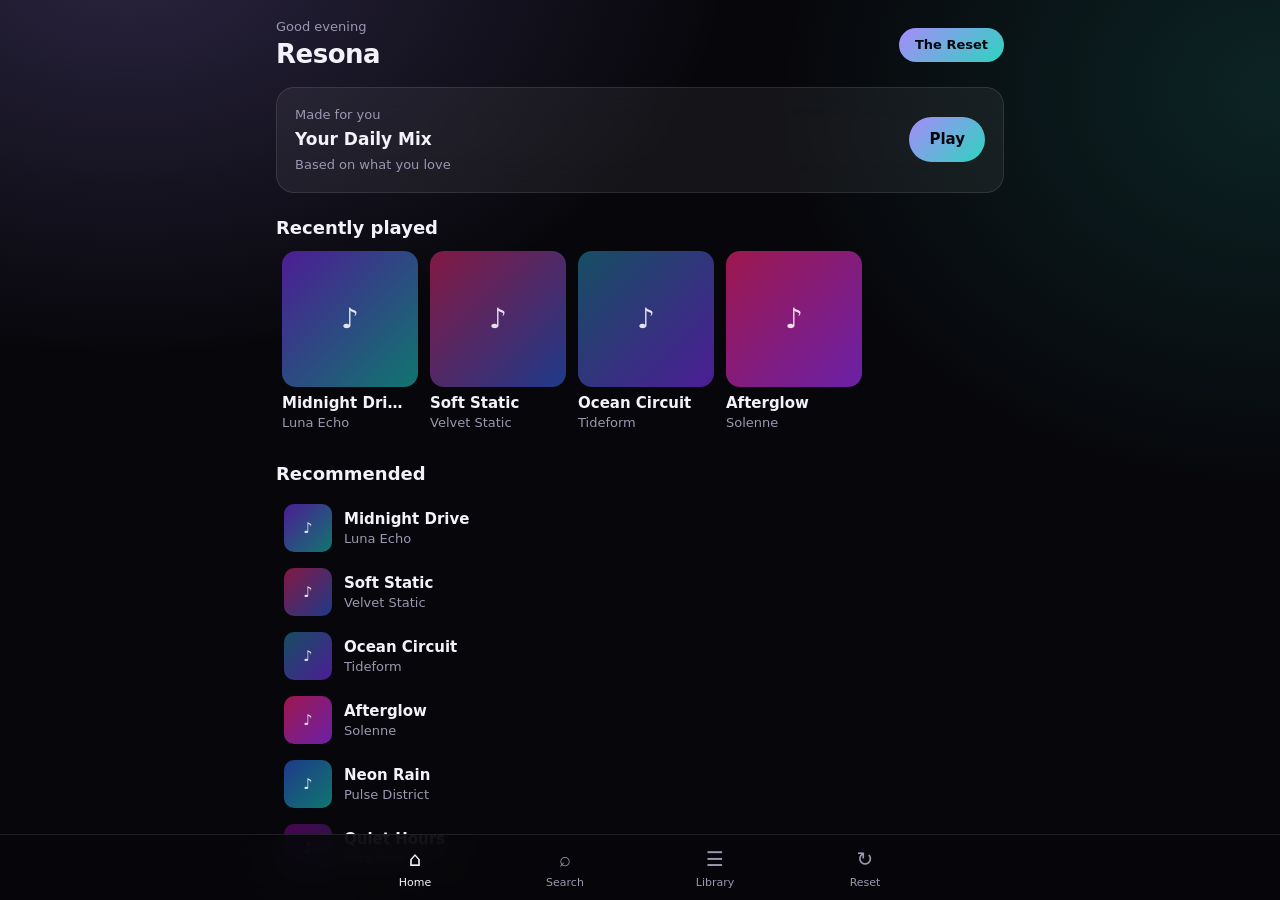
==== index.html @ 6fa01f9e "Create index.html" ====
<!DOCTYPE html>
<html lang="en">
<head>
  <meta charset="utf-8">
  <meta name="viewport" content="width=device-width, initial-scale=1, viewport-fit=cover">
  <title>Resona</title>
  <link rel="icon" type="image/svg+xml" href="data:image/svg+xml,%3Csvg xmlns='http://www.w3.org/2000/svg' viewBox='0 0 64 64' fill='none'%3E%3Cdefs%3E%3ClinearGradient id='g' x1='0' y1='0' x2='1' y2='1'%3E%3Cstop offset='0%25' stop-color='%23c4b5fd'/%3E%3Cstop offset='50%25' stop-color='%23a78bfa'/%3E%3Cstop offset='100%25' stop-color='%232dd4bf'/%3E%3C/linearGradient%3E%3ClinearGradient id='g2' x1='0.2' y1='0' x2='0.8' y2='1'%3E%3Cstop offset='0%25' stop-color='%23ddd6fe'/%3E%3Cstop offset='100%25' stop-color='%235eead4'/%3E%3C/linearGradient%3E%3C/defs%3E%3Crect width='64' height='64' rx='16' fill='%2307070b'/%3E%3Ccircle cx='32' cy='32' r='22' stroke='url(%23g)' stroke-width='2.5' opacity='0.35'/%3E%3Ccircle cx='32' cy='32' r='15.5' stroke='url(%23g)' stroke-width='3' opacity='0.7'/%3E%3Ccircle cx='32' cy='32' r='7' fill='url(%23g2)'/%3E%3C/svg%3E">
  <style>
    :root {
      --bg: #07070b;
      --s: rgba(255,255,255,.06);
      --b: rgba(255,255,255,.1);
      --tx: #f3f1fa;
      --mu: #9b97b0;
      --pu: #a78bfa;
      --te: #2dd4bf;
      color-scheme: dark;
    }
    * { box-sizing: border-box; margin: 0; -webkit-tap-highlight-color: transparent; }
    html, body { height: 100%; background: var(--bg); color: var(--tx); font: 15px/1.4 system-ui, -apple-system, "Segoe UI", sans-serif; }
    body {
      background:
        radial-gradient(600px 400px at 10% -5%, rgba(167,139,250,.22), transparent),
        radial-gradient(500px 400px at 100% 10%, rgba(45,212,191,.14), transparent),
        var(--bg);
      background-attachment: fixed;
    }
    button { font: inherit; color: inherit; background: none; border: 0; cursor: pointer; }
    #app { max-width: 760px; margin: 0 auto; height: 100%; position: relative; }
    #main { height: 100%; overflow-y: auto; padding: 18px 16px 200px; scroll-behavior: smooth; }
    h1 { font-size: 26px; letter-spacing: -.5px; }
    h2 { font-size: 18px; margin: 22px 0 10px; }
    .tag { color: var(--mu); font-size: 13px; }
    .glass {
      background: var(--s);
      border: 1px solid var(--b);
      backdrop-filter: blur(18px);
      -webkit-backdrop-filter: blur(18px);
      border-radius: 18px;
    }
    .art {
      border-radius: 10px;
      flex: none;
      display: grid;
      place-items: center;
      font-weight: 700;
      color: rgba(255,255,255,.85);
      background: linear-gradient(135deg, #312e81, #134e4a);
    }
    .row {
      display: flex;
      align-items: center;
      gap: 12px;
      padding: 8px;
      border-radius: 12px;
      width: 100%;
      text-align: left;
      transition: background .2s;
    }
    .row:hover, .row.on { background: var(--s); }
    .row.on .tt { color: var(--te); }
    .row .m { flex: 1; min-width: 0; }
    .tt { font-weight: 600; white-space: nowrap; overflow: hidden; text-overflow: ellipsis; }
    .hs { display: flex; gap: 12px; overflow-x: auto; padding-bottom: 6px; scrollbar-width: none; }
    .hs::-webkit-scrollbar { display: none; }
    .card { flex: none; width: 136px; text-align: left; }
    .card .art { width: 136px; height: 136px; margin-bottom: 6px; border-radius: 14px; font-size: 28px; }
    .chips { display: flex; gap: 8px; flex-wrap: wrap; }
    .chip {
      padding: 7px 14px;
      border-radius: 99px;
      background: var(--s);
      border: 1px solid var(--b);
      font-size: 13px;
      transition: .2s;
    }
    .chip.on {
      background: linear-gradient(135deg, var(--pu), var(--te));
      color: #07070b;
      border-color: transparent;
      font-weight: 600;
    }
    .cta {
      background: linear-gradient(135deg, var(--pu), var(--te));
      color: #07070b;
      font-weight: 700;
      padding: 12px 20px;
      border-radius: 99px;
    }
    .hero {
      padding: 18px;
      margin: 14px 0;
      display: flex;
      gap: 14px;
      align-items: center;
      justify-content: space-between;
    }
    input.q {
      width: 100%;
      padding: 13px 16px;
      border-radius: 99px;
      background: var(--s);
      border: 1px solid var(--b);
      color: var(--tx);
      font: inherit;
      outline: 0;
    }
    input.q:focus { border-color: var(--pu); }
    #mini {
      position: fixed;
      left: 8px; right: 8px;
      bottom: calc(64px + env(safe-area-inset-bottom, 0px));
      max-width: 744px;
      margin: 0 auto;
      padding: 8px 10px;
      display: flex;
      align-items: center;
      gap: 10px;
      z-index: 5;
      cursor: pointer;
    }
    #mini .bar {
      position: absolute;
      left: 14px; right: 14px; bottom: 0;
      height: 2px;
      background: rgba(255,255,255,.1);
    }
    #mini .bar i {
      display: block;
      height: 100%;
      background: var(--te);
      width: 0%;
      transition: width .3s linear;
    }
    nav {
      position: fixed;
      left: 0; right: 0; bottom: 0;
      display: flex;
      justify-content: center;
      background: rgba(7,7,11,.88);
      backdrop-filter: blur(20px);
      -webkit-backdrop-filter: blur(20px);
      border-top: 1px solid var(--b);
      padding: 6px 0 calc(6px + env(safe-area-inset-bottom, 0px));
      z-index: 6;
    }
    nav button {
      flex: 1;
      max-width: 150px;
      color: var(--mu);
      font-size: 11px;
      display: grid;
      gap: 2px;
      justify-items: center;
      padding: 4px;
    }
    nav button.on { color: var(--tx); }
    nav span { font-size: 20px; }
    .ic {
      font-size: 22px;
      width: 40px; height: 40px;
      border-radius: 50%;
      display: grid;
      place-items: center;
    }
    .ic.big {
      background: var(--tx);
      color: #07070b;
      width: 54px; height: 54px;
      font-size: 22px;
    }
    .ic.on { color: var(--te); }

    /* Now Playing */
    #np {
      position: fixed;
      inset: 0;
      z-index: 20;
      display: flex;
      flex-direction: column;
      padding: calc(14px + env(safe-area-inset-top, 0px)) 20px calc(18px + env(safe-area-inset-bottom, 0px));
      transform: translateY(100%);
      transition: transform .5s cubic-bezier(.2,.8,.2,1);
      overflow: hidden;
      background: var(--bg);
    }
    #np.open { transform: none; }
    #npbg {
      position: absolute;
      inset: -20%;
      z-index: -1;
      filter: blur(70px);
      opacity: .55;
      transition: background 1s;
    }
    #np > * { max-width: 640px; width: 100%; margin-inline: auto; }
    .lyrics {
      flex: 1;
      overflow-y: auto;
      text-align: center;
      padding: 20px 10px 40px;
      font-size: 22px;
      line-height: 1.7;
      color: var(--mu);
    }
    .lyrics .line { transition: all .3s; padding: 4px 0; }
    .lyrics .line.active {
      color: var(--tx);
      font-weight: 600;
      transform: scale(1.05);
    }
    .page { display: none; }
    .page.active { display: block; }
    .mood-grid {
      display: grid;
      grid-template-columns: 1fr 1fr;
      gap: 12px;
      margin-top: 16px;
    }
    .mood {
      padding: 20px 12px;
      border-radius: 16px;
      background: var(--s);
      border: 1px solid var(--b);
      text-align: center;
      font-weight: 600;
      transition: .2s;
    }
    .mood:hover, .mood.on {
      background: linear-gradient(135deg, rgba(167,139,250,.25), rgba(45,212,191,.2));
      border-color: var(--pu);
    }
  </style>
</head>
<body>
  <div id="app">
    <div id="main">
      <!-- HOME -->
      <div class="page active" id="page-home">
        <div style="display:flex;justify-content:space-between;align-items:center">
          <div>
            <div class="tag">Good evening</div>
            <h1>Resona</h1>
          </div>
          <button class="cta" onclick="openReset()" style="padding:8px 16px;font-size:13px">The Reset</button>
        </div>

        <div class="hero glass">
          <div>
            <div class="tag">Made for you</div>
            <div style="font-weight:700;font-size:17px;margin:4px 0">Your Daily Mix</div>
            <div class="tag">Based on what you love</div>
          </div>
          <button class="cta" onclick="playSong(0)">Play</button>
        </div>

        <h2>Recently played</h2>
        <div class="hs" id="recent"></div>

        <h2>Recommended</h2>
        <div id="recommended"></div>
      </div>

      <!-- SEARCH -->
      <div class="page" id="page-search">
        <h1>Search</h1>
        <input class="q" id="searchInput" placeholder="Songs, artists, albums..." oninput="doSearch(this.value)">
        <div id="searchResults" style="margin-top:16px"></div>
      </div>

      <!-- LIBRARY -->
      <div class="page" id="page-library">
        <h1>Your Library</h1>
        <div class="chips" style="margin:12px 0 18px">
          <button class="chip on">Playlists</button>
          <button class="chip">Artists</button>
          <button class="chip">Albums</button>
        </div>
        <div id="libraryList"></div>
      </div>

      <!-- RESET -->
      <div class="page" id="page-reset">
        <h1>The Reset</h1>
        <p class="tag" style="margin:8px 0 4px">Feeling stuck with the same recommendations?</p>
        <p style="margin-bottom:8px">Choose a new mood and start fresh.</p>

        <div class="mood-grid" id="moods">
          <button class="mood" data-mood="calm">Calm</button>
          <button class="mood" data-mood="energetic">Energetic</button>
          <button class="mood" data-mood="melancholy">Melancholy</button>
          <button class="mood" data-mood="focus">Focus</button>
          <button class="mood" data-mood="party">Party</button>
          <button class="mood" data-mood="night">Late Night</button>
        </div>

        <button class="cta" style="width:100%;margin-top:24px" onclick="doReset()">Generate New Sound</button>
        <p class="tag" style="text-align:center;margin-top:12px" id="resetMsg"></p>
      </div>
    </div>

    <!-- MINI PLAYER -->
    <div id="mini" class="glass" onclick="openNowPlaying()" style="display:none">
      <div class="art" id="miniArt" style="width:44px;height:44px;font-size:16px">♪</div>
      <div class="m">
        <div class="tt" id="miniTitle">Song</div>
        <div class="tag" id="miniArtist">Artist</div>
      </div>
      <button class="ic" id="miniPlay" onclick="event.stopPropagation();togglePlay()">▶</button>
      <div class="bar"><i id="miniProgress"></i></div>
    </div>

    <!-- BOTTOM NAV -->
    <nav>
      <button class="on" onclick="showPage('home', this)"><span>⌂</span>Home</button>
      <button onclick="showPage('search', this)"><span>⌕</span>Search</button>
      <button onclick="showPage('library', this)"><span>☰</span>Library</button>
      <button onclick="showPage('reset', this)"><span>↻</span>Reset</button>
    </nav>

    <!-- NOW PLAYING -->
    <div id="np">
      <div id="npbg"></div>
      <div style="display:flex;justify-content:space-between;align-items:center;margin-bottom:10px">
        <button onclick="closeNowPlaying()" style="font-size:20px">↓</button>
        <div class="tag">Now Playing</div>
        <button style="opacity:0">···</button>
      </div>

      <div class="art" id="npArt" style="width:min(70vw,280px);height:min(70vw,280px);margin:10px auto 20px;border-radius:18px;font-size:48px">♪</div>

      <div style="text-align:center;margin-bottom:8px">
        <div style="font-size:22px;font-weight:700" id="npTitle">Song</div>
        <div class="tag" id="npArtist">Artist</div>
      </div>

      <div class="lyrics" id="lyrics"></div>

      <div style="margin-top:auto;padding-top:12px">
        <div style="height:4px;background:rgba(255,255,255,.15);border-radius:99px;margin-bottom:16px">
          <div id="npProgress" style="height:100%;width:0%;background:var(--te);border-radius:99px;transition:width .3s linear"></div>
        </div>
        <div style="display:flex;justify-content:center;align-items:center;gap:28px">
          <button class="ic" onclick="prevSong()">⏮</button>
          <button class="ic big" id="npPlay" onclick="togglePlay()">▶</button>
          <button class="ic" onclick="nextSong()">⏭</button>
        </div>
      </div>
    </div>
  </div>

  <script>
    // ========== MOCK DATA ==========
    const songs = [
      {
        id: 0, title: "Midnight Drive", artist: "Luna Echo", color: "linear-gradient(135deg,#4c1d95,#0f766e)",
        lyrics: [
          { t: 0, text: "City lights are calling me again" },
          { t: 5, text: "Windows down, the night begins" },
          { t: 10, text: "Every street feels brand new" },
          { t: 15, text: "When I'm lost in thoughts of you" },
          { t: 20, text: "We're just floating through the dark" },
          { t: 25, text: "Heartbeats matching every spark" },
          { t: 30, text: "This is where I want to stay" },
          { t: 35, text: "Until the night turns into day" }
        ]
      },
      {
        id: 1, title: "Soft Static", artist: "Velvet Static", color: "linear-gradient(135deg,#831843,#1e3a8a)",
        lyrics: [
          { t: 0, text: "There's a quiet in the noise" },
          { t: 5, text: "A frequency only we can hear" },
          { t: 10, text: "Between the stations of our lives" },
          { t: 15, text: "I found your signal crystal clear" },
          { t: 20, text: "Soft static, hold me close" },
          { t: 25, text: "In the space between the notes" }
        ]
      },
      {
        id: 2, title: "Ocean Circuit", artist: "Tideform", color: "linear-gradient(135deg,#164e63,#4c1d95)",
        lyrics: [
          { t: 0, text: "Waves of light across the glass" },
          { t: 5, text: "Digital tides that never last" },
          { t: 10, text: "We dive deeper than before" },
          { t: 15, text: "Looking for something more" }
        ]
      },
      {
        id: 3, title: "Afterglow", artist: "Solenne", color: "linear-gradient(135deg,#9d174d,#6b21a8)",
        lyrics: [
          { t: 0, text: "The sun has left but gold remains" },
          { t: 5, text: "Painted on the window frames" },
          { t: 10, text: "I keep your warmth inside my chest" },
          { t: 15, text: "Even when the day has left" }
        ]
      },
      {
        id: 4, title: "Neon Rain", artist: "Pulse District", color: "linear-gradient(135deg,#1e3a8a,#0f766e)",
        lyrics: [
          { t: 0, text: "Reflections dance on wet concrete" },
          { t: 5, text: "Every drop a different beat" },
          { t: 10, text: "Under neon we forget the day" },
          { t: 15, text: "Let the city wash us away" }
        ]
      },
      {
        id: 5, title: "Quiet Hours", artist: "Mira Vale", color: "linear-gradient(135deg,#4a044e,#1e1b4b)",
        lyrics: [
          { t: 0, text: "When the world finally slows" },
          { t: 5, text: "And the only sound is us" },
          { t: 10, text: "In these quiet hours I know" },
          { t: 15, text: "This is more than enough" }
        ]
      }
    ];

    let currentIndex = 0;
    let isPlaying = false;
    let progress = 0;
    let progressTimer = null;
    let lyricIndex = 0;

    // ========== RENDER HELPERS ==========
    function songRow(s, i) {
      return `
        <button class="row \( {i === currentIndex && isPlaying ? 'on' : ''}" onclick="playSong( \){i})">
          <div class="art" style="width:48px;height:48px;background:${s.color}">♪</div>
          <div class="m">
            <div class="tt">${s.title}</div>
            <div class="tag">${s.artist}</div>
          </div>
        </button>`;
    }

    function renderHome() {
      document.getElementById('recent').innerHTML = songs.slice(0,4).map((s,i) => `
        <button class="card" onclick="playSong(${i})">
          <div class="art" style="background:${s.color}">♪</div>
          <div class="tt">${s.title}</div>
          <div class="tag">${s.artist}</div>
        </button>`).join('');

      document.getElementById('recommended').innerHTML = songs.map((s,i) => songRow(s,i)).join('');
    }

    function renderLibrary() {
      document.getElementById('libraryList').innerHTML = `
        <button class="row" onclick="playSong(0)">
          <div class="art" style="width:48px;height:48px;background:linear-gradient(135deg,var(--pu),var(--te))">♥</div>
          <div class="m"><div class="tt">Liked Songs</div><div class="tag">12 songs</div></div>
        </button>
        ${songs.map((s,i) => songRow(s,i)).join('')}`;
    }

    function renderSearch(q = '') {
      const filtered = songs.filter(s =>
        s.title.toLowerCase().includes(q.toLowerCase()) ||
        s.artist.toLowerCase().includes(q.toLowerCase())
      );
      document.getElementById('searchResults').innerHTML = filtered.length
        ? filtered.map(s => songRow(s, s.id)).join('')
        : `<p class="tag" style="padding:20px 0">No results for "${q}"</p>`;
    }

    // ========== PLAYER ==========
    function playSong(i) {
      currentIndex = i;
      const s = songs[i];
      isPlaying = true;
      progress = 0;
      lyricIndex = 0;

      // Update mini
      document.getElementById('mini').style.display = 'flex';
      document.getElementById('miniTitle').textContent = s.title;
      document.getElementById('miniArtist').textContent = s.artist;
      document.getElementById('miniArt').style.background = s.color;
      document.getElementById('miniPlay').textContent = '⏸';

      // Update Now Playing
      document.getElementById('npTitle').textContent = s.title;
      document.getElementById('npArtist').textContent = s.artist;
      document.getElementById('npArt').style.background = s.color;
      document.getElementById('npbg').style.background = s.color;
      document.getElementById('npPlay').textContent = '⏸';

      // Lyrics
      const lyricsEl = document.getElementById('lyrics');
      lyricsEl.innerHTML = s.lyrics.map((l, idx) =>
        `<div class="line" data-i="\( {idx}"> \){l.text}</div>`
      ).join('');

      startProgress();
      updateLyrics();
      renderHome();
      renderLibrary();
    }

    function togglePlay() {
      isPlaying = !isPlaying;
      document.getElementById('miniPlay').textContent = isPlaying ? '⏸' : '▶';
      document.getElementById('npPlay').textContent = isPlaying ? '⏸' : '▶';
      if (isPlaying) startProgress();
      else clearInterval(progressTimer);
    }

    function startProgress() {
      clearInterval(progressTimer);
      progressTimer = setInterval(() => {
        if (!isPlaying) return;
        progress += 0.8;
        if (progress >= 100) {
          nextSong();
          return;
        }
        document.getElementById('miniProgress').style.width = progress + '%';
        document.getElementById('npProgress').style.width = progress + '%';
        updateLyrics();
      }, 300);
    }

    function updateLyrics() {
      const s = songs[currentIndex];
      const currentTime = (progress / 100) * 40; // fake 40s song
      let newIndex = 0;
      for (let i = 0; i < s.lyrics.length; i++) {
        if (currentTime >= s.lyrics[i].t) newIndex = i;
      }
      if (newIndex !== lyricIndex) {
        lyricIndex = newIndex;
        document.querySelectorAll('.lyrics .line').forEach((el, i) => {
          el.classList.toggle('active', i === lyricIndex);
        });
        const active = document.querySelector('.lyrics .line.active');
        if (active) active.scrollIntoView({ behavior: 'smooth', block: 'center' });
      }
    }

    function nextSong() {
      playSong((currentIndex + 1) % songs.length);
    }
    function prevSong() {
      playSong((currentIndex - 1 + songs.length) % songs.length);
    }

    function openNowPlaying() {
      document.getElementById('np').classList.add('open');
    }
    function closeNowPlaying() {
      document.getElementById('np').classList.remove('open');
    }

    // ========== NAVIGATION ==========
    function showPage(name, btn) {
      document.querySelectorAll('.page').forEach(p => p.classList.remove('active'));
      document.getElementById('page-' + name).classList.add('active');
      document.querySelectorAll('nav button').forEach(b => b.classList.remove('on'));
      if (btn) btn.classList.add('on');
    }

    function doSearch(q) {
      renderSearch(q);
    }

    // ========== THE RESET ==========
    let selectedMood = null;
    document.getElementById('moods').addEventListener('click', e => {
      if (e.target.classList.contains('mood')) {
        document.querySelectorAll('.mood').forEach(m => m.classList.remove('on'));
        e.target.classList.add('on');
        selectedMood = e.target.dataset.mood;
      }
    });

    function openReset() {
      showPage('reset', document.querySelector('nav button:last-child'));
    }

    function doReset() {
      if (!selectedMood) {
        document.getElementById('resetMsg').textContent = 'Please choose a mood first';
        return;
      }
      document.getElementById('resetMsg').textContent = `Generating fresh recommendations for “${selectedMood}”...`;
      setTimeout(() => {
        // Shuffle songs for demo
        songs.sort(() => Math.random() - 0.5);
        renderHome();
        document.getElementById('resetMsg').textContent = `Done! Your new ${selectedMood} sound is ready on Home.`;
        setTimeout(() => showPage('home', document.querySelector('nav button')), 1200);
      }, 900);
    }

    // ========== INIT ==========
    renderHome();
    renderLibrary();
    renderSearch();
  </script>
</body>
  </html>
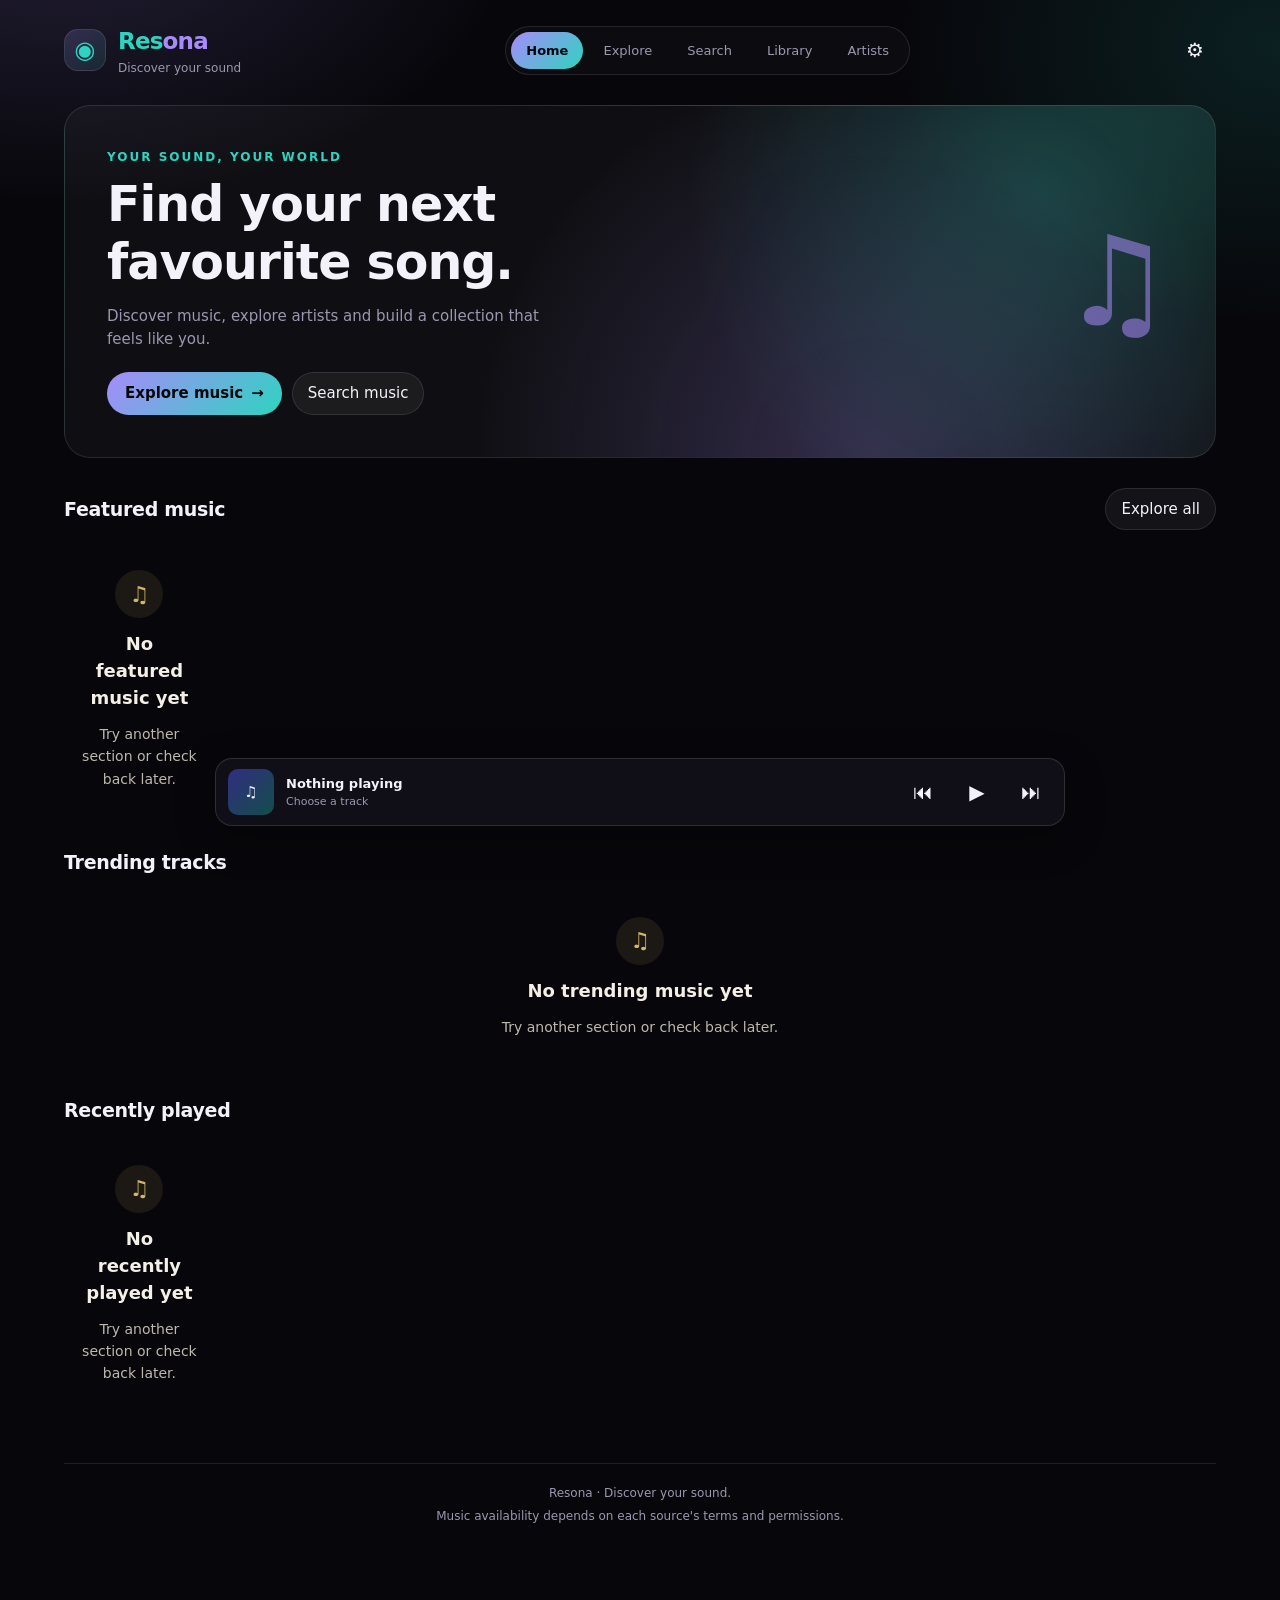
==== commit 1d61f009: "Update index.html" ====
--- a/index.html
+++ b/index.html
@@ -3,598 +3,1494 @@
 <head>
   <meta charset="utf-8">
   <meta name="viewport" content="width=device-width, initial-scale=1, viewport-fit=cover">
-  <title>Resona</title>
-  <link rel="icon" type="image/svg+xml" href="data:image/svg+xml,%3Csvg xmlns='http://www.w3.org/2000/svg' viewBox='0 0 64 64' fill='none'%3E%3Cdefs%3E%3ClinearGradient id='g' x1='0' y1='0' x2='1' y2='1'%3E%3Cstop offset='0%25' stop-color='%23c4b5fd'/%3E%3Cstop offset='50%25' stop-color='%23a78bfa'/%3E%3Cstop offset='100%25' stop-color='%232dd4bf'/%3E%3C/linearGradient%3E%3ClinearGradient id='g2' x1='0.2' y1='0' x2='0.8' y2='1'%3E%3Cstop offset='0%25' stop-color='%23ddd6fe'/%3E%3Cstop offset='100%25' stop-color='%235eead4'/%3E%3C/linearGradient%3E%3C/defs%3E%3Crect width='64' height='64' rx='16' fill='%2307070b'/%3E%3Ccircle cx='32' cy='32' r='22' stroke='url(%23g)' stroke-width='2.5' opacity='0.35'/%3E%3Ccircle cx='32' cy='32' r='15.5' stroke='url(%23g)' stroke-width='3' opacity='0.7'/%3E%3Ccircle cx='32' cy='32' r='7' fill='url(%23g2)'/%3E%3C/svg%3E">
+
+  <meta name="theme-color" content="#07070b">
+  <meta name="description" content="Discover music, explore artists, and build your personal music library with Resona.">
+
+  <title>Resona — Discover Your Sound</title>
+
+  <link rel="icon" type="image/svg+xml"
+    href="data:image/svg+xml,%3Csvg xmlns='http://www.w3.org/2000/svg' viewBox='0 0 64 64'%3E%3Crect width='64' height='64' rx='16' fill='%2307070b'/%3E%3Ccircle cx='32' cy='32' r='22' fill='none' stroke='%23a78bfa' stroke-width='3'/%3E%3Ccircle cx='32' cy='32' r='13' fill='none' stroke='%232dd4bf' stroke-width='3'/%3E%3Ccircle cx='32' cy='32' r='5' fill='%23a78bfa'/%3E%3C/svg%3E">
+
   <style>
     :root {
       --bg: #07070b;
-      --s: rgba(255,255,255,.06);
-      --b: rgba(255,255,255,.1);
-      --tx: #f3f1fa;
-      --mu: #9b97b0;
-      --pu: #a78bfa;
-      --te: #2dd4bf;
+      --panel: #101017;
+      --surface: rgba(255,255,255,.055);
+      --surface-hover: rgba(255,255,255,.09);
+      --border: rgba(255,255,255,.1);
+      --text: #f3f1fa;
+      --muted: #9b97b0;
+      --purple: #a78bfa;
+      --teal: #2dd4bf;
+      --danger: #fb7185;
+      --radius: 18px;
       color-scheme: dark;
     }
-    * { box-sizing: border-box; margin: 0; -webkit-tap-highlight-color: transparent; }
-    html, body { height: 100%; background: var(--bg); color: var(--tx); font: 15px/1.4 system-ui, -apple-system, "Segoe UI", sans-serif; }
+
+    * {
+      box-sizing: border-box;
+      margin: 0;
+      -webkit-tap-highlight-color: transparent;
+    }
+
+    html {
+      min-height: 100%;
+      scroll-behavior: smooth;
+    }
+
     body {
+      min-height: 100vh;
       background:
-        radial-gradient(600px 400px at 10% -5%, rgba(167,139,250,.22), transparent),
-        radial-gradient(500px 400px at 100% 10%, rgba(45,212,191,.14), transparent),
+        radial-gradient(
+          650px 420px at 5% -10%,
+          rgba(167,139,250,.18),
+          transparent 70%
+        ),
+        radial-gradient(
+          550px 400px at 100% 5%,
+          rgba(45,212,191,.12),
+          transparent 70%
+        ),
         var(--bg);
       background-attachment: fixed;
-    }
-    button { font: inherit; color: inherit; background: none; border: 0; cursor: pointer; }
-    #app { max-width: 760px; margin: 0 auto; height: 100%; position: relative; }
-    #main { height: 100%; overflow-y: auto; padding: 18px 16px 200px; scroll-behavior: smooth; }
-    h1 { font-size: 26px; letter-spacing: -.5px; }
-    h2 { font-size: 18px; margin: 22px 0 10px; }
-    .tag { color: var(--mu); font-size: 13px; }
-    .glass {
-      background: var(--s);
-      border: 1px solid var(--b);
+      color: var(--text);
+      font: 15px/1.5 system-ui, -apple-system, "Segoe UI", sans-serif;
+    }
+
+    button,
+    input,
+    select {
+      font: inherit;
+    }
+
+    button {
+      color: inherit;
+      background: none;
+      border: 0;
+      cursor: pointer;
+    }
+
+    button:focus-visible,
+    input:focus-visible,
+    select:focus-visible {
+      outline: 2px solid var(--teal);
+      outline-offset: 3px;
+    }
+
+    button:disabled {
+      opacity: .45;
+      cursor: not-allowed;
+    }
+
+    a {
+      color: var(--teal);
+      text-decoration: none;
+    }
+
+    img {
+      max-width: 100%;
+    }
+
+    #app {
+      width: 100%;
+      max-width: 1200px;
+      min-height: 100vh;
+      margin: 0 auto;
+    }
+
+    #main {
+      min-height: 100vh;
+      padding: 24px 24px 180px;
+    }
+
+    /* HEADER */
+
+    .topbar {
+      display: flex;
+      align-items: center;
+      justify-content: space-between;
+      gap: 16px;
+      margin-bottom: 28px;
+    }
+
+    .brand {
+      display: flex;
+      align-items: center;
+      gap: 12px;
+    }
+
+    .brand-mark {
+      width: 42px;
+      height: 42px;
+      display: grid;
+      place-items: center;
+      border: 1px solid var(--border);
+      border-radius: 14px;
+      background: linear-gradient(
+        135deg,
+        rgba(167,139,250,.2),
+        rgba(45,212,191,.12)
+      );
+      color: var(--teal);
+      font-size: 24px;
+    }
+
+    .brand-name {
+      font-size: 23px;
+      font-weight: 800;
+      letter-spacing: -.8px;
+    }
+
+    .brand-name span {
+      color: var(--purple);
+    }
+
+    .tagline {
+      color: var(--muted);
+      font-size: 12px;
+    }
+
+    /* PAGE NAVIGATION */
+
+    .desktop-nav {
+      display: flex;
+      align-items: center;
+      gap: 5px;
+      padding: 5px;
+      border: 1px solid var(--border);
+      border-radius: 99px;
+      background: rgba(255,255,255,.025);
+    }
+
+    .nav-button {
+      padding: 9px 15px;
+      border-radius: 99px;
+      color: var(--muted);
+      font-size: 13px;
+      transition: .2s;
+    }
+
+    .nav-button:hover {
+      background: var(--surface);
+      color: var(--text);
+    }
+
+    .nav-button.active,
+    .nav-button[aria-current="page"] {
+      background: linear-gradient(
+        135deg,
+        var(--purple),
+        var(--teal)
+      );
+      color: #07070b;
+      font-weight: 700;
+    }
+
+    /* GENERAL COMPONENTS */
+
+    .page {
+      display: none;
+      animation: appear .2s ease;
+    }
+
+    .page.active {
+      display: block;
+    }
+
+    @keyframes appear {
+      from {
+        opacity: 0;
+        transform: translateY(5px);
+      }
+      to {
+        opacity: 1;
+        transform: translateY(0);
+      }
+    }
+
+    h1 {
+      font-size: clamp(26px, 4vw, 36px);
+      line-height: 1.2;
+      letter-spacing: -1px;
+    }
+
+    h2 {
+      margin: 28px 0 13px;
+      font-size: 19px;
+      letter-spacing: -.3px;
+    }
+
+    h3 {
+      font-size: 16px;
+    }
+
+    p {
+      overflow-wrap: anywhere;
+    }
+
+    .muted {
+      color: var(--muted);
+    }
+
+    .page-description {
+      margin-top: 8px;
+      color: var(--muted);
+    }
+
+    .section-heading {
+      display: flex;
+      align-items: center;
+      justify-content: space-between;
+      gap: 12px;
+      margin-top: 30px;
+      margin-bottom: 12px;
+    }
+
+    .section-heading h2 {
+      margin: 0;
+    }
+
+    .panel {
+      padding: 18px;
+      border: 1px solid var(--border);
+      border-radius: var(--radius);
+      background: var(--surface);
       backdrop-filter: blur(18px);
       -webkit-backdrop-filter: blur(18px);
-      border-radius: 18px;
-    }
-    .art {
-      border-radius: 10px;
-      flex: none;
+    }
+
+    .button-primary {
+      display: inline-flex;
+      align-items: center;
+      justify-content: center;
+      gap: 8px;
+      min-height: 42px;
+      padding: 10px 18px;
+      border-radius: 99px;
+      background: linear-gradient(
+        135deg,
+        var(--purple),
+        var(--teal)
+      );
+      color: #07070b;
+      font-weight: 750;
+      transition: transform .2s, opacity .2s;
+    }
+
+    .button-primary:hover {
+      transform: translateY(-1px);
+    }
+
+    .button-secondary {
+      display: inline-flex;
+      align-items: center;
+      justify-content: center;
+      gap: 8px;
+      min-height: 40px;
+      padding: 9px 15px;
+      border: 1px solid var(--border);
+      border-radius: 99px;
+      background: var(--surface);
+    }
+
+    .button-secondary:hover {
+      background: var(--surface-hover);
+    }
+
+    .icon-button {
+      display: inline-grid;
+      place-items: center;
+      width: 42px;
+      height: 42px;
+      flex-shrink: 0;
+      border: 1px solid transparent;
+      border-radius: 50%;
+      font-size: 20px;
+    }
+
+    .icon-button:hover {
+      background: var(--surface);
+      border-color: var(--border);
+    }
+
+    .field {
+      width: 100%;
+      min-height: 46px;
+      padding: 12px 15px;
+      border: 1px solid var(--border);
+      border-radius: 13px;
+      outline: none;
+      background: rgba(255,255,255,.045);
+      color: var(--text);
+    }
+
+    .field:focus {
+      border-color: var(--purple);
+    }
+
+    .field::placeholder {
+      color: #777287;
+    }
+
+    .empty-state {
+      padding: 32px 18px;
+      border: 1px dashed var(--border);
+      border-radius: var(--radius);
+      text-align: center;
+      color: var(--muted);
+    }
+
+    .empty-state .empty-icon {
+      margin-bottom: 10px;
+      font-size: 32px;
+    }
+
+    .empty-state h3 {
+      margin-bottom: 6px;
+      color: var(--text);
+    }
+
+    /* HOME HERO */
+
+    .hero {
+      position: relative;
+      display: flex;
+      align-items: center;
+      justify-content: space-between;
+      gap: 24px;
+      overflow: hidden;
+      min-height: 220px;
+      margin-top: 25px;
+      padding: clamp(24px, 5vw, 42px);
+      border: 1px solid var(--border);
+      border-radius: 26px;
+      background:
+        radial-gradient(
+          circle at 85% 25%,
+          rgba(45,212,191,.22),
+          transparent 35%
+        ),
+        radial-gradient(
+          circle at 70% 100%,
+          rgba(167,139,250,.24),
+          transparent 45%
+        ),
+        rgba(255,255,255,.035);
+    }
+
+    .hero-copy {
+      position: relative;
+      z-index: 1;
+      max-width: 550px;
+    }
+
+    .eyebrow {
+      margin-bottom: 10px;
+      color: var(--teal);
+      font-size: 12px;
+      font-weight: 800;
+      letter-spacing: 2px;
+      text-transform: uppercase;
+    }
+
+    .hero h1 {
+      font-size: clamp(32px, 5vw, 49px);
+    }
+
+    .hero p {
+      max-width: 450px;
+      margin-top: 12px;
+      color: var(--muted);
+    }
+
+    .hero-actions {
+      display: flex;
+      flex-wrap: wrap;
+      gap: 10px;
+      margin-top: 22px;
+    }
+
+    .hero-symbol {
+      flex-shrink: 0;
+      color: rgba(167,139,250,.55);
+      font-size: clamp(65px, 12vw, 125px);
+      line-height: 1;
+    }
+
+    /* TRACKS AND CARDS */
+
+    .track-grid,
+    .artist-grid,
+    .album-grid,
+    .playlist-grid {
+      display: grid;
+      grid-template-columns: repeat(auto-fill, minmax(145px, 1fr));
+      gap: 16px;
+    }
+
+    .track-card,
+    .artist-card,
+    .album-card,
+    .playlist-card {
+      min-width: 0;
+      padding: 10px;
+      border: 1px solid transparent;
+      border-radius: 17px;
+      background: rgba(255,255,255,.025);
+      text-align: left;
+      transition: background .2s, border-color .2s, transform .2s;
+    }
+
+    .track-card:hover,
+    .artist-card:hover,
+    .album-card:hover,
+    .playlist-card:hover {
+      transform: translateY(-2px);
+      border-color: var(--border);
+      background: var(--surface);
+    }
+
+    .cover {
       display: grid;
       place-items: center;
+      width: 100%;
+      aspect-ratio: 1;
+      margin-bottom: 11px;
+      overflow: hidden;
+      border-radius: 13px;
+      background: linear-gradient(135deg, #312e81, #134e4a);
+      color: rgba(255,255,255,.9);
+      font-size: 34px;
+    }
+
+    .cover img {
+      width: 100%;
+      height: 100%;
+      object-fit: cover;
+    }
+
+    .track-title,
+    .artist-name,
+    .album-title,
+    .playlist-title {
+      overflow: hidden;
+      color: var(--text);
       font-weight: 700;
-      color: rgba(255,255,255,.85);
-      background: linear-gradient(135deg, #312e81, #134e4a);
-    }
-    .row {
+      text-overflow: ellipsis;
+      white-space: nowrap;
+    }
+
+    .track-subtitle,
+    .artist-subtitle,
+    .album-subtitle,
+    .playlist-subtitle {
+      overflow: hidden;
+      margin-top: 3px;
+      color: var(--muted);
+      font-size: 12px;
+      text-overflow: ellipsis;
+      white-space: nowrap;
+    }
+
+    /* TRACK LIST */
+
+    .track-list {
+      display: flex;
+      flex-direction: column;
+      gap: 4px;
+    }
+
+    .track-row {
       display: flex;
       align-items: center;
       gap: 12px;
-      padding: 8px;
-      border-radius: 12px;
       width: 100%;
+      min-width: 0;
+      padding: 10px;
+      border: 1px solid transparent;
+      border-radius: 13px;
       text-align: left;
       transition: background .2s;
     }
-    .row:hover, .row.on { background: var(--s); }
-    .row.on .tt { color: var(--te); }
-    .row .m { flex: 1; min-width: 0; }
-    .tt { font-weight: 600; white-space: nowrap; overflow: hidden; text-overflow: ellipsis; }
-    .hs { display: flex; gap: 12px; overflow-x: auto; padding-bottom: 6px; scrollbar-width: none; }
-    .hs::-webkit-scrollbar { display: none; }
-    .card { flex: none; width: 136px; text-align: left; }
-    .card .art { width: 136px; height: 136px; margin-bottom: 6px; border-radius: 14px; font-size: 28px; }
-    .chips { display: flex; gap: 8px; flex-wrap: wrap; }
-    .chip {
-      padding: 7px 14px;
+
+    .track-row:hover,
+    .track-row.active {
+      background: var(--surface);
+    }
+
+    .track-row.active .track-title {
+      color: var(--teal);
+    }
+
+    .track-row .cover {
+      width: 52px;
+      height: 52px;
+      flex-shrink: 0;
+      margin: 0;
+      border-radius: 10px;
+      font-size: 20px;
+    }
+
+    .track-info {
+      flex: 1;
+      min-width: 0;
+    }
+
+    .track-actions {
+      display: flex;
+      align-items: center;
+      gap: 4px;
+    }
+
+    /* SEARCH */
+
+    .search-box {
+      position: relative;
+      margin-top: 25px;
+    }
+
+    .search-box .field {
+      padding-left: 46px;
       border-radius: 99px;
-      background: var(--s);
-      border: 1px solid var(--b);
+    }
+
+    .search-icon {
+      position: absolute;
+      top: 50%;
+      left: 17px;
+      transform: translateY(-50%);
+      color: var(--muted);
+      pointer-events: none;
+    }
+
+    .search-filters {
+      display: flex;
+      flex-wrap: wrap;
+      gap: 8px;
+      margin: 15px 0 20px;
+    }
+
+    .filter-chip {
+      padding: 7px 13px;
+      border: 1px solid var(--border);
+      border-radius: 99px;
+      color: var(--muted);
+      font-size: 12px;
+    }
+
+    .filter-chip.active {
+      border-color: var(--purple);
+      color: var(--text);
+      background: rgba(167,139,250,.12);
+    }
+
+    /* LIBRARY */
+
+    .library-tabs {
+      display: flex;
+      flex-wrap: wrap;
+      gap: 8px;
+      margin: 22px 0;
+    }
+
+    .library-tab {
+      padding: 9px 15px;
+      border: 1px solid var(--border);
+      border-radius: 99px;
+      color: var(--muted);
+    }
+
+    .library-tab.active {
+      border-color: var(--teal);
+      background: rgba(45,212,191,.1);
+      color: var(--teal);
+    }
+
+    /* STATUS MESSAGES */
+
+    #resona-toast {
+      position: fixed;
+      left: 50%;
+      bottom: 95px;
+      z-index: 100;
+      width: max-content;
+      max-width: calc(100vw - 32px);
+      padding: 12px 18px;
+      transform: translate(-50%, 15px);
+      border: 1px solid var(--border);
+      border-radius: 13px;
+      background: #191821;
+      box-shadow: 0 12px 40px rgba(0,0,0,.3);
+      opacity: 0;
+      pointer-events: none;
+      transition: opacity .2s, transform .2s;
+    }
+
+    #resona-toast.visible {
+      transform: translate(-50%, 0);
+      opacity: 1;
+    }
+
+    .loading-indicator {
+      padding: 24px 12px;
+      color: var(--muted);
+      text-align: center;
+    }
+
+    /* PLAYER */
+
+    #mini-player {
+      position: fixed;
+      left: 12px;
+      right: 12px;
+      bottom: calc(74px + env(safe-area-inset-bottom, 0px));
+      z-index: 20;
+      display: flex;
+      align-items: center;
+      gap: 12px;
+      width: auto;
+      max-width: 850px;
+      margin: 0 auto;
+      padding: 10px 12px;
+      border: 1px solid rgba(255,255,255,.13);
+      border-radius: 17px;
+      background: rgba(17,16,25,.94);
+      box-shadow: 0 12px 40px rgba(0,0,0,.3);
+      backdrop-filter: blur(22px);
+      -webkit-backdrop-filter: blur(22px);
+    }
+
+    .mini-cover {
+      display: grid;
+      place-items: center;
+      width: 46px;
+      height: 46px;
+      flex-shrink: 0;
+      overflow: hidden;
+      border-radius: 10px;
+      background: linear-gradient(135deg, #312e81, #134e4a);
+    }
+
+    .mini-cover img {
+      width: 100%;
+      height: 100%;
+      object-fit: cover;
+    }
+
+    .mini-info {
+      flex: 1;
+      min-width: 0;
+    }
+
+    .mini-title {
+      overflow: hidden;
       font-size: 13px;
-      transition: .2s;
-    }
-    .chip.on {
-      background: linear-gradient(135deg, var(--pu), var(--te));
-      color: #07070b;
-      border-color: transparent;
-      font-weight: 600;
-    }
-    .cta {
-      background: linear-gradient(135deg, var(--pu), var(--te));
-      color: #07070b;
-      font-weight: 700;
-      padding: 12px 20px;
-      border-radius: 99px;
-    }
-    .hero {
-      padding: 18px;
-      margin: 14px 0;
-      display: flex;
-      gap: 14px;
+      font-weight: 750;
+      text-overflow: ellipsis;
+      white-space: nowrap;
+    }
+
+    .mini-artist {
+      overflow: hidden;
+      color: var(--muted);
+      font-size: 11px;
+      text-overflow: ellipsis;
+      white-space: nowrap;
+    }
+
+    /* NOW PLAYING */
+
+    #now-playing {
+      position: fixed;
+      inset: 0;
+      z-index: 50;
+      display: none;
+      flex-direction: column;
+      overflow-y: auto;
+      padding:
+        calc(18px + env(safe-area-inset-top, 0px))
+        22px
+        calc(24px + env(safe-area-inset-bottom, 0px));
+      background:
+        radial-gradient(
+          circle at 50% 15%,
+          rgba(167,139,250,.18),
+          transparent 45%
+        ),
+        var(--bg);
+    }
+
+    #now-playing.open {
+      display: flex;
+    }
+
+    .player-header {
+      display: flex;
       align-items: center;
       justify-content: space-between;
-    }
-    input.q {
+      gap: 12px;
       width: 100%;
-      padding: 13px 16px;
+      max-width: 650px;
+      margin: 0 auto 25px;
+    }
+
+    .player-cover {
+      display: grid;
+      place-items: center;
+      width: min(70vw, 330px);
+      aspect-ratio: 1;
+      margin: 10px auto 24px;
+      overflow: hidden;
+      border-radius: 22px;
+      background: linear-gradient(135deg, #312e81, #134e4a);
+      box-shadow: 0 25px 80px rgba(0,0,0,.35);
+      font-size: 70px;
+    }
+
+    .player-cover img {
+      width: 100%;
+      height: 100%;
+      object-fit: cover;
+    }
+
+    .player-track {
+      text-align: center;
+    }
+
+    .player-track h2 {
+      margin: 0;
+      font-size: 25px;
+    }
+
+    .player-track p {
+      margin-top: 6px;
+      color: var(--muted);
+    }
+
+    .player-controls {
+      display: flex;
+      align-items: center;
+      justify-content: center;
+      gap: 18px;
+      margin: 24px 0;
+    }
+
+    .player-play {
+      width: 58px;
+      height: 58px;
+      border-radius: 50%;
+      background: linear-gradient(135deg, var(--purple), var(--teal));
+      color: #07070b;
+      font-size: 23px;
+      font-weight: 800;
+    }
+
+    .progress-track {
+      width: 100%;
+      height: 5px;
+      overflow: hidden;
       border-radius: 99px;
-      background: var(--s);
-      border: 1px solid var(--b);
-      color: var(--tx);
-      font: inherit;
-      outline: 0;
-    }
-    input.q:focus { border-color: var(--pu); }
-    #mini {
+      background: rgba(255,255,255,.13);
+    }
+
+    .progress-fill {
+      width: 0;
+      height: 100%;
+      border-radius: inherit;
+      background: var(--teal);
+    }
+
+    .player-time {
+      display: flex;
+      justify-content: space-between;
+      margin-top: 7px;
+      color: var(--muted);
+      font-size: 11px;
+    }
+
+    /* BOTTOM NAVIGATION */
+
+    .mobile-nav {
       position: fixed;
-      left: 8px; right: 8px;
-      bottom: calc(64px + env(safe-area-inset-bottom, 0px));
-      max-width: 744px;
-      margin: 0 auto;
-      padding: 8px 10px;
-      display: flex;
-      align-items: center;
-      gap: 10px;
-      z-index: 5;
-      cursor: pointer;
-    }
-    #mini .bar {
-      position: absolute;
-      left: 14px; right: 14px; bottom: 0;
-      height: 2px;
-      background: rgba(255,255,255,.1);
-    }
-    #mini .bar i {
-      display: block;
-      height: 100%;
-      background: var(--te);
-      width: 0%;
-      transition: width .3s linear;
-    }
-    nav {
-      position: fixed;
-      left: 0; right: 0; bottom: 0;
-      display: flex;
+      right: 0;
+      bottom: 0;
+      left: 0;
+      z-index: 30;
+      display: none;
       justify-content: center;
-      background: rgba(7,7,11,.88);
+      gap: 0;
+      padding: 7px 4px calc(7px + env(safe-area-inset-bottom, 0px));
+      border-top: 1px solid var(--border);
+      background: rgba(7,7,11,.94);
       backdrop-filter: blur(20px);
       -webkit-backdrop-filter: blur(20px);
-      border-top: 1px solid var(--b);
-      padding: 6px 0 calc(6px + env(safe-area-inset-bottom, 0px));
-      z-index: 6;
-    }
-    nav button {
+    }
+
+    .mobile-nav button {
+      display: grid;
       flex: 1;
-      max-width: 150px;
-      color: var(--mu);
-      font-size: 11px;
-      display: grid;
-      gap: 2px;
       justify-items: center;
-      padding: 4px;
-    }
-    nav button.on { color: var(--tx); }
-    nav span { font-size: 20px; }
-    .ic {
-      font-size: 22px;
-      width: 40px; height: 40px;
-      border-radius: 50%;
-      display: grid;
-      place-items: center;
-    }
-    .ic.big {
-      background: var(--tx);
-      color: #07070b;
-      width: 54px; height: 54px;
-      font-size: 22px;
-    }
-    .ic.on { color: var(--te); }
-
-    /* Now Playing */
-    #np {
-      position: fixed;
-      inset: 0;
-      z-index: 20;
-      display: flex;
-      flex-direction: column;
-      padding: calc(14px + env(safe-area-inset-top, 0px)) 20px calc(18px + env(safe-area-inset-bottom, 0px));
-      transform: translateY(100%);
-      transition: transform .5s cubic-bezier(.2,.8,.2,1);
-      overflow: hidden;
-      background: var(--bg);
-    }
-    #np.open { transform: none; }
-    #npbg {
-      position: absolute;
-      inset: -20%;
-      z-index: -1;
-      filter: blur(70px);
-      opacity: .55;
-      transition: background 1s;
-    }
-    #np > * { max-width: 640px; width: 100%; margin-inline: auto; }
-    .lyrics {
-      flex: 1;
-      overflow-y: auto;
+      gap: 3px;
+      max-width: 115px;
+      padding: 5px 2px;
+      color: var(--muted);
+      font-size: 10px;
+    }
+
+    .mobile-nav button.active {
+      color: var(--teal);
+    }
+
+    .mobile-nav .nav-icon {
+      font-size: 20px;
+      line-height: 1.1;
+    }
+
+    /* FOOTER */
+
+    .site-footer {
+      margin-top: 50px;
+      padding-top: 20px;
+      border-top: 1px solid var(--border);
+      color: var(--muted);
+      font-size: 12px;
       text-align: center;
-      padding: 20px 10px 40px;
-      font-size: 22px;
-      line-height: 1.7;
-      color: var(--mu);
-    }
-    .lyrics .line { transition: all .3s; padding: 4px 0; }
-    .lyrics .line.active {
-      color: var(--tx);
-      font-weight: 600;
-      transform: scale(1.05);
-    }
-    .page { display: none; }
-    .page.active { display: block; }
-    .mood-grid {
-      display: grid;
-      grid-template-columns: 1fr 1fr;
-      gap: 12px;
-      margin-top: 16px;
-    }
-    .mood {
-      padding: 20px 12px;
-      border-radius: 16px;
-      background: var(--s);
-      border: 1px solid var(--b);
-      text-align: center;
-      font-weight: 600;
-      transition: .2s;
-    }
-    .mood:hover, .mood.on {
-      background: linear-gradient(135deg, rgba(167,139,250,.25), rgba(45,212,191,.2));
-      border-color: var(--pu);
+    }
+
+    @media (max-width: 900px) {
+      #main {
+        padding: 20px 18px 180px;
+      }
+
+      .desktop-nav {
+        display: none;
+      }
+
+      .mobile-nav {
+        display: flex;
+      }
+    }
+
+    @media (max-width: 520px) {
+      #main {
+        padding: 17px 14px 175px;
+      }
+
+      .topbar {
+        margin-bottom: 20px;
+      }
+
+      .brand-name {
+        font-size: 21px;
+      }
+
+      .brand-mark {
+        width: 38px;
+        height: 38px;
+      }
+
+      .hero {
+        min-height: 195px;
+        padding: 23px 19px;
+        gap: 10px;
+      }
+
+      .hero-symbol {
+        font-size: 57px;
+      }
+
+      .track-grid,
+      .artist-grid,
+      .album-grid,
+      .playlist-grid {
+        grid-template-columns: repeat(2, minmax(0, 1fr));
+        gap: 10px;
+      }
+
+      .track-card,
+      .artist-card,
+      .album-card,
+      .playlist-card {
+        padding: 8px;
+      }
+
+      .section-heading {
+        margin-top: 25px;
+      }
+
+      .player-controls {
+        gap: 12px;
+      }
+    }
+
+    @media (prefers-reduced-motion: reduce) {
+      *,
+      *::before,
+      *::after {
+        scroll-behavior: auto !important;
+        animation-duration: .01ms !important;
+        transition-duration: .01ms !important;
+      }
     }
   </style>
 </head>
+
 <body>
   <div id="app">
-    <div id="main">
+
+    <main id="main">
+
+      <!-- HEADER -->
+      <header class="topbar">
+        <a class="brand" href="#home" aria-label="Resona home">
+          <span class="brand-mark" aria-hidden="true">◉</span>
+          <span>
+            <span class="brand-name">Res<span>ona</span></span>
+            <span class="tagline" style="display:block">
+              Discover your sound
+            </span>
+          </span>
+        </a>
+
+        <nav class="desktop-nav" aria-label="Main navigation">
+          <button class="nav-button active"
+                  data-page-target="home"
+                  aria-current="page">Home</button>
+
+          <button class="nav-button"
+                  data-page-target="explore">Explore</button>
+
+          <button class="nav-button"
+                  data-page-target="search">Search</button>
+
+          <button class="nav-button"
+                  data-page-target="library">Library</button>
+
+          <button class="nav-button"
+                  data-page-target="artists">Artists</button>
+        </nav>
+
+        <button class="icon-button"
+                data-page-target="settings"
+                aria-label="Settings"
+                title="Settings">⚙</button>
+      </header>
+
       <!-- HOME -->
-      <div class="page active" id="page-home">
-        <div style="display:flex;justify-content:space-between;align-items:center">
-          <div>
-            <div class="tag">Good evening</div>
-            <h1>Resona</h1>
-          </div>
-          <button class="cta" onclick="openReset()" style="padding:8px 16px;font-size:13px">The Reset</button>
+      <section class="page active"
+               id="home-page"
+               data-page="home">
+
+        <div class="hero">
+          <div class="hero-copy">
+            <div class="eyebrow">Your sound, your world</div>
+
+            <h1>Find your next<br>favourite song.</h1>
+
+            <p>
+              Discover music, explore artists and build a collection
+              that feels like you.
+            </p>
+
+            <div class="hero-actions">
+              <button class="button-primary"
+                      data-page-target="explore">
+                Explore music <span aria-hidden="true">→</span>
+              </button>
+
+              <button class="button-secondary"
+                      data-page-target="search">
+                Search music
+              </button>
+            </div>
+          </div>
+
+          <div class="hero-symbol" aria-hidden="true">♫</div>
         </div>
 
-        <div class="hero glass">
-          <div>
-            <div class="tag">Made for you</div>
-            <div style="font-weight:700;font-size:17px;margin:4px 0">Your Daily Mix</div>
-            <div class="tag">Based on what you love</div>
-          </div>
-          <button class="cta" onclick="playSong(0)">Play</button>
+        <section>
+          <div class="section-heading">
+            <h2>Featured music</h2>
+            <button class="button-secondary"
+                    data-page-target="explore">Explore all</button>
+          </div>
+
+          <div id="featured-tracks" class="track-grid">
+            <div class="empty-state" style="grid-column:1/-1">
+              <div class="empty-icon">♫</div>
+              <h3>Music discovery is being connected</h3>
+              <p>Real catalogue results will appear here once the data source is configured.</p>
+            </div>
+          </div>
+        </section>
+
+        <section>
+          <div class="section-heading">
+            <h2>Trending tracks</h2>
+          </div>
+
+          <div id="trending-tracks" class="track-list">
+            <div class="loading-indicator">
+              Trending music will appear when catalogue data is available.
+            </div>
+          </div>
+        </section>
+
+        <section>
+          <div class="section-heading">
+            <h2>Recently played</h2>
+          </div>
+
+          <div id="recently-played" class="track-grid">
+            <div class="empty-state" style="grid-column:1/-1">
+              Your listening history will appear here.
+            </div>
+          </div>
+        </section>
+      </section>
+
+      <!-- EXPLORE -->
+      <section class="page"
+               id="explore-page"
+               data-page="explore">
+
+        <h1>Explore music</h1>
+
+        <p class="page-description">
+          Discover tracks and find artists worth listening to.
+        </p>
+
+        <div class="search-box">
+          <span class="search-icon" aria-hidden="true">⌕</span>
+
+          <input id="explore-search-input"
+                 class="field"
+                 type="search"
+                 placeholder="Find music..."
+                 autocomplete="off"
+                 aria-label="Search music from Explore">
         </div>
 
-        <h2>Recently played</h2>
-        <div class="hs" id="recent"></div>
-
-        <h2>Recommended</h2>
-        <div id="recommended"></div>
-      </div>
+        <section>
+          <div class="section-heading">
+            <h2>Discover tracks</h2>
+          </div>
+
+          <div id="explore-tracks" class="track-grid">
+            <div class="empty-state" style="grid-column:1/-1">
+              Tracks will appear when the music catalogue is connected.
+            </div>
+          </div>
+        </section>
+
+        <section>
+          <div class="section-heading">
+            <h2>Artists</h2>
+          </div>
+
+          <div id="explore-artists" class="artist-grid">
+            <div class="empty-state" style="grid-column:1/-1">
+              Artist information will appear here.
+            </div>
+          </div>
+        </section>
+
+        <section>
+          <div class="section-heading">
+            <h2>Albums</h2>
+          </div>
+
+          <div id="explore-albums" class="album-grid">
+            <div class="empty-state" style="grid-column:1/-1">
+              Album information will appear here.
+            </div>
+          </div>
+        </section>
+      </section>
 
       <!-- SEARCH -->
-      <div class="page" id="page-search">
+      <section class="page"
+               id="search-page"
+               data-page="search">
+
         <h1>Search</h1>
-        <input class="q" id="searchInput" placeholder="Songs, artists, albums..." oninput="doSearch(this.value)">
-        <div id="searchResults" style="margin-top:16px"></div>
-      </div>
+
+        <p class="page-description">
+          Search for tracks, artists and albums.
+        </p>
+
+        <div class="search-box">
+          <span class="search-icon" aria-hidden="true">⌕</span>
+
+          <input id="search-input"
+                 class="field"
+                 type="search"
+                 placeholder="What do you want to discover?"
+                 autocomplete="off"
+                 aria-label="Search tracks, artists and albums">
+        </div>
+
+        <div class="search-filters" id="search-filters">
+          <button class="filter-chip active"
+                  type="button"
+                  data-search-type="all">Everything</button>
+
+          <button class="filter-chip"
+                  type="button"
+                  data-search-type="track">Tracks</button>
+
+          <button class="filter-chip"
+                  type="button"
+                  data-search-type="artist">Artists</button>
+
+          <button class="filter-chip"
+                  type="button"
+                  data-search-type="album">Albums</button>
+        </div>
+
+        <div id="search-status"
+             class="muted"
+             role="status"
+             aria-live="polite"></div>
+
+        <div id="search-results" class="track-list">
+          <div class="empty-state">
+            <div class="empty-icon">⌕</div>
+            <h3>Search Resona</h3>
+            <p>Your results will appear here.</p>
+          </div>
+        </div>
+      </section>
 
       <!-- LIBRARY -->
-      <div class="page" id="page-library">
-        <h1>Your Library</h1>
-        <div class="chips" style="margin:12px 0 18px">
-          <button class="chip on">Playlists</button>
-          <button class="chip">Artists</button>
-          <button class="chip">Albums</button>
+      <section class="page"
+               id="library-page"
+               data-page="library">
+
+        <h1>Your library</h1>
+
+        <p class="page-description">
+          Keep the music you love in one place.
+        </p>
+
+        <div class="library-tabs" id="library-tabs">
+          <button class="library-tab active"
+                  type="button"
+                  data-library-tab="liked">Liked</button>
+
+          <button class="library-tab"
+                  type="button"
+                  data-library-tab="saved">Saved</button>
+
+          <button class="library-tab"
+                  type="button"
+                  data-library-tab="history">History</button>
+
+          <button class="library-tab"
+                  type="button"
+                  data-library-tab="playlists">Playlists</button>
         </div>
-        <div id="libraryList"></div>
-      </div>
-
-      <!-- RESET -->
-      <div class="page" id="page-reset">
-        <h1>The Reset</h1>
-        <p class="tag" style="margin:8px 0 4px">Feeling stuck with the same recommendations?</p>
-        <p style="margin-bottom:8px">Choose a new mood and start fresh.</p>
-
-        <div class="mood-grid" id="moods">
-          <button class="mood" data-mood="calm">Calm</button>
-          <button class="mood" data-mood="energetic">Energetic</button>
-          <button class="mood" data-mood="melancholy">Melancholy</button>
-          <button class="mood" data-mood="focus">Focus</button>
-          <button class="mood" data-mood="party">Party</button>
-          <button class="mood" data-mood="night">Late Night</button>
+
+        <div id="liked-tracks" class="track-list">
+          <div class="empty-state">
+            <div class="empty-icon">♡</div>
+            <h3>Your liked music</h3>
+            <p>Tracks you like will appear here.</p>
+          </div>
         </div>
 
-        <button class="cta" style="width:100%;margin-top:24px" onclick="doReset()">Generate New Sound</button>
-        <p class="tag" style="text-align:center;margin-top:12px" id="resetMsg"></p>
-      </div>
-    </div>
+        <div id="saved-tracks"
+             class="track-list"
+             hidden></div>
+
+        <div id="listening-history"
+             class="track-list"
+             hidden></div>
+
+        <div id="library-playlists"
+             class="playlist-grid"
+             hidden></div>
+      </section>
+
+      <!-- ARTISTS -->
+      <section class="page"
+               id="artists-page"
+               data-page="artists">
+
+        <h1>Artists</h1>
+
+        <p class="page-description">
+          Discover musicians and learn about their work.
+        </p>
+
+        <div id="artists-list" class="artist-grid">
+          <div class="empty-state" style="grid-column:1/-1">
+            Artist catalogue data will appear here.
+          </div>
+        </div>
+      </section>
+
+      <!-- ALBUMS -->
+      <section class="page"
+               id="albums-page"
+               data-page="albums">
+
+        <h1>Albums</h1>
+
+        <p class="page-description">
+          Explore releases and collections of music.
+        </p>
+
+        <div id="albums-list" class="album-grid">
+          <div class="empty-state" style="grid-column:1/-1">
+            Album catalogue data will appear here.
+          </div>
+        </div>
+      </section>
+
+      <!-- PLAYLISTS -->
+      <section class="page"
+               id="playlists-page"
+               data-page="playlists">
+
+        <h1>Playlists</h1>
+
+        <p class="page-description">
+          Organize your favourite music into collections.
+        </p>
+
+        <div class="panel" style="margin-top:22px">
+          <h3>Your playlists</h3>
+
+          <p class="muted" style="margin-top:7px">
+            Your saved playlists will appear here.
+          </p>
+        </div>
+
+        <div id="playlists-list"
+             class="playlist-grid"
+             style="margin-top:20px"></div>
+      </section>
+
+      <!-- SETTINGS -->
+      <section class="page"
+               id="settings-page"
+               data-page="settings">
+
+        <h1>Settings</h1>
+
+        <p class="page-description">
+          Manage your local Resona preferences.
+        </p>
+
+        <section class="panel" style="margin-top:24px">
+          <h3>About Resona</h3>
+
+          <p class="muted" style="margin-top:8px">
+            Resona is being developed as a music discovery platform.
+            Music availability depends on the connected catalogue
+            and the playback rights provided by each source.
+          </p>
+        </section>
+
+        <section class="panel" style="margin-top:16px">
+          <h3>Local library</h3>
+
+          <p class="muted" style="margin-top:8px">
+            Saved music and preferences may be stored on this device.
+            Account synchronization has not yet been configured.
+          </p>
+        </section>
+
+        <section class="panel" style="margin-top:16px">
+          <h3>Data export</h3>
+
+          <p class="muted" style="margin-top:8px">
+            Use the library export feature when it becomes available
+            in the connected application.
+          </p>
+
+          <button class="button-secondary"
+                  id="export-library-button"
+                  type="button"
+                  style="margin-top:14px">
+            Export library
+          </button>
+        </section>
+      </section>
+
+      <footer class="site-footer">
+        <p>Resona · Discover your sound.</p>
+        <p style="margin-top:5px">
+          Music availability depends on each source's terms and permissions.
+        </p>
+      </footer>
+
+    </main>
 
     <!-- MINI PLAYER -->
-    <div id="mini" class="glass" onclick="openNowPlaying()" style="display:none">
-      <div class="art" id="miniArt" style="width:44px;height:44px;font-size:16px">♪</div>
-      <div class="m">
-        <div class="tt" id="miniTitle">Song</div>
-        <div class="tag" id="miniArtist">Artist</div>
-      </div>
-      <button class="ic" id="miniPlay" onclick="event.stopPropagation();togglePlay()">▶</button>
-      <div class="bar"><i id="miniProgress"></i></div>
-    </div>
-
-    <!-- BOTTOM NAV -->
-    <nav>
-      <button class="on" onclick="showPage('home', this)"><span>⌂</span>Home</button>
-      <button onclick="showPage('search', this)"><span>⌕</span>Search</button>
-      <button onclick="showPage('library', this)"><span>☰</span>Library</button>
-      <button onclick="showPage('reset', this)"><span>↻</span>Reset</button>
-    </nav>
-
-    <!-- NOW PLAYING -->
-    <div id="np">
-      <div id="npbg"></div>
-      <div style="display:flex;justify-content:space-between;align-items:center;margin-bottom:10px">
-        <button onclick="closeNowPlaying()" style="font-size:20px">↓</button>
-        <div class="tag">Now Playing</div>
-        <button style="opacity:0">···</button>
-      </div>
-
-      <div class="art" id="npArt" style="width:min(70vw,280px);height:min(70vw,280px);margin:10px auto 20px;border-radius:18px;font-size:48px">♪</div>
-
-      <div style="text-align:center;margin-bottom:8px">
-        <div style="font-size:22px;font-weight:700" id="npTitle">Song</div>
-        <div class="tag" id="npArtist">Artist</div>
-      </div>
-
-      <div class="lyrics" id="lyrics"></div>
-
-      <div style="margin-top:auto;padding-top:12px">
-        <div style="height:4px;background:rgba(255,255,255,.15);border-radius:99px;margin-bottom:16px">
-          <div id="npProgress" style="height:100%;width:0%;background:var(--te);border-radius:99px;transition:width .3s linear"></div>
+    <div id="mini-player"
+         class="panel"
+         hidden
+         aria-label="Music player">
+
+      <button id="mini-player-open"
+              class="mini-cover"
+              type="button"
+              aria-label="Open now playing">♫</button>
+
+      <div class="mini-info">
+        <div id="mini-player-title" class="mini-title">
+          Nothing playing
         </div>
-        <div style="display:flex;justify-content:center;align-items:center;gap:28px">
-          <button class="ic" onclick="prevSong()">⏮</button>
-          <button class="ic big" id="npPlay" onclick="togglePlay()">▶</button>
-          <button class="ic" onclick="nextSong()">⏭</button>
+
+        <div id="mini-player-artist" class="mini-artist">
+          Choose a track
         </div>
       </div>
+
+      <button id="mini-player-previous"
+              class="icon-button"
+              type="button"
+              aria-label="Previous track">⏮</button>
+
+      <button id="mini-player-toggle"
+              class="icon-button"
+              type="button"
+              aria-label="Play or pause">▶</button>
+
+      <button id="mini-player-next"
+              class="icon-button"
+              type="button"
+              aria-label="Next track">⏭</button>
     </div>
+
+    <!-- NOW PLAYING -->
+    <section id="now-playing"
+             aria-label="Now playing"
+             aria-hidden="true">
+
+      <header class="player-header">
+        <button id="now-playing-close"
+                class="icon-button"
+                type="button"
+                aria-label="Close now playing">↓</button>
+
+        <span class="muted">NOW PLAYING</span>
+
+        <button id="now-playing-menu"
+                class="icon-button"
+                type="button"
+                aria-label="Player options">···</button>
+      </header>
+
+      <div id="now-playing-cover" class="player-cover">♫</div>
+
+      <div class="player-track">
+        <h2 id="now-playing-title">Nothing playing</h2>
+        <p id="now-playing-artist">Choose a track to get started</p>
+      </div>
+
+      <div style="width:100%;max-width:650px;margin:30px auto 0">
+        <div class="progress-track"
+             id="player-progress-track"
+             role="progressbar"
+             aria-label="Playback progress"
+             aria-valuemin="0"
+             aria-valuemax="100"
+             aria-valuenow="0">
+
+          <div id="player-progress-fill" class="progress-fill"></div>
+        </div>
+
+        <div class="player-time">
+          <span id="player-current-time">0:00</span>
+          <span id="player-duration">0:00</span>
+        </div>
+
+        <div class="player-controls">
+          <button id="player-previous"
+                  class="icon-button"
+                  type="button"
+                  aria-label="Previous track">⏮</button>
+
+          <button id="player-toggle"
+                  class="player-play"
+                  type="button"
+                  aria-label="Play or pause">▶</button>
+
+          <button id="player-next"
+                  class="icon-button"
+                  type="button"
+                  aria-label="Next track">⏭</button>
+        </div>
+      </div>
+
+      <div id="player-message"
+           class="muted"
+           role="status"
+           aria-live="polite"
+           style="text-align:center;margin-top:8px">
+        No track selected.
+      </div>
+    </section>
+
+    <!-- MOBILE NAVIGATION -->
+    <nav class="mobile-nav" aria-label="Mobile navigation">
+
+      <button class="active"
+              data-page-target="home"
+              aria-current="page">
+        <span class="nav-icon" aria-hidden="true">⌂</span>
+        Home
+      </button>
+
+      <button data-page-target="explore">
+        <span class="nav-icon" aria-hidden="true">◈</span>
+        Explore
+      </button>
+
+      <button data-page-target="search">
+        <span class="nav-icon" aria-hidden="true">⌕</span>
+        Search
+      </button>
+
+      <button data-page-target="library">
+        <span class="nav-icon" aria-hidden="true">▤</span>
+        Library
+      </button>
+
+      <button data-page-target="playlists">
+        <span class="nav-icon" aria-hidden="true">♫</span>
+        Playlists
+      </button>
+    </nav>
+
+    <!-- GLOBAL STATUS -->
+    <div id="resona-toast"
+         role="status"
+         aria-live="polite"></div>
+
   </div>
 
-  <script>
-    // ========== MOCK DATA ==========
-    const songs = [
-      {
-        id: 0, title: "Midnight Drive", artist: "Luna Echo", color: "linear-gradient(135deg,#4c1d95,#0f766e)",
-        lyrics: [
-          { t: 0, text: "City lights are calling me again" },
-          { t: 5, text: "Windows down, the night begins" },
-          { t: 10, text: "Every street feels brand new" },
-          { t: 15, text: "When I'm lost in thoughts of you" },
-          { t: 20, text: "We're just floating through the dark" },
-          { t: 25, text: "Heartbeats matching every spark" },
-          { t: 30, text: "This is where I want to stay" },
-          { t: 35, text: "Until the night turns into day" }
-        ]
-      },
-      {
-        id: 1, title: "Soft Static", artist: "Velvet Static", color: "linear-gradient(135deg,#831843,#1e3a8a)",
-        lyrics: [
-          { t: 0, text: "There's a quiet in the noise" },
-          { t: 5, text: "A frequency only we can hear" },
-          { t: 10, text: "Between the stations of our lives" },
-          { t: 15, text: "I found your signal crystal clear" },
-          { t: 20, text: "Soft static, hold me close" },
-          { t: 25, text: "In the space between the notes" }
-        ]
-      },
-      {
-        id: 2, title: "Ocean Circuit", artist: "Tideform", color: "linear-gradient(135deg,#164e63,#4c1d95)",
-        lyrics: [
-          { t: 0, text: "Waves of light across the glass" },
-          { t: 5, text: "Digital tides that never last" },
-          { t: 10, text: "We dive deeper than before" },
-          { t: 15, text: "Looking for something more" }
-        ]
-      },
-      {
-        id: 3, title: "Afterglow", artist: "Solenne", color: "linear-gradient(135deg,#9d174d,#6b21a8)",
-        lyrics: [
-          { t: 0, text: "The sun has left but gold remains" },
-          { t: 5, text: "Painted on the window frames" },
-          { t: 10, text: "I keep your warmth inside my chest" },
-          { t: 15, text: "Even when the day has left" }
-        ]
-      },
-      {
-        id: 4, title: "Neon Rain", artist: "Pulse District", color: "linear-gradient(135deg,#1e3a8a,#0f766e)",
-        lyrics: [
-          { t: 0, text: "Reflections dance on wet concrete" },
-          { t: 5, text: "Every drop a different beat" },
-          { t: 10, text: "Under neon we forget the day" },
-          { t: 15, text: "Let the city wash us away" }
-        ]
-      },
-      {
-        id: 5, title: "Quiet Hours", artist: "Mira Vale", color: "linear-gradient(135deg,#4a044e,#1e1b4b)",
-        lyrics: [
-          { t: 0, text: "When the world finally slows" },
-          { t: 5, text: "And the only sound is us" },
-          { t: 10, text: "In these quiet hours I know" },
-          { t: 15, text: "This is more than enough" }
-        ]
-      }
-    ];
-
-    let currentIndex = 0;
-    let isPlaying = false;
-    let progress = 0;
-    let progressTimer = null;
-    let lyricIndex = 0;
-
-    // ========== RENDER HELPERS ==========
-    function songRow(s, i) {
-      return `
-        <button class="row \( {i === currentIndex && isPlaying ? 'on' : ''}" onclick="playSong( \){i})">
-          <div class="art" style="width:48px;height:48px;background:${s.color}">♪</div>
-          <div class="m">
-            <div class="tt">${s.title}</div>
-            <div class="tag">${s.artist}</div>
-          </div>
-        </button>`;
-    }
-
-    function renderHome() {
-      document.getElementById('recent').innerHTML = songs.slice(0,4).map((s,i) => `
-        <button class="card" onclick="playSong(${i})">
-          <div class="art" style="background:${s.color}">♪</div>
-          <div class="tt">${s.title}</div>
-          <div class="tag">${s.artist}</div>
-        </button>`).join('');
-
-      document.getElementById('recommended').innerHTML = songs.map((s,i) => songRow(s,i)).join('');
-    }
-
-    function renderLibrary() {
-      document.getElementById('libraryList').innerHTML = `
-        <button class="row" onclick="playSong(0)">
-          <div class="art" style="width:48px;height:48px;background:linear-gradient(135deg,var(--pu),var(--te))">♥</div>
-          <div class="m"><div class="tt">Liked Songs</div><div class="tag">12 songs</div></div>
-        </button>
-        ${songs.map((s,i) => songRow(s,i)).join('')}`;
-    }
-
-    function renderSearch(q = '') {
-      const filtered = songs.filter(s =>
-        s.title.toLowerCase().includes(q.toLowerCase()) ||
-        s.artist.toLowerCase().includes(q.toLowerCase())
-      );
-      document.getElementById('searchResults').innerHTML = filtered.length
-        ? filtered.map(s => songRow(s, s.id)).join('')
-        : `<p class="tag" style="padding:20px 0">No results for "${q}"</p>`;
-    }
-
-    // ========== PLAYER ==========
-    function playSong(i) {
-      currentIndex = i;
-      const s = songs[i];
-      isPlaying = true;
-      progress = 0;
-      lyricIndex = 0;
-
-      // Update mini
-      document.getElementById('mini').style.display = 'flex';
-      document.getElementById('miniTitle').textContent = s.title;
-      document.getElementById('miniArtist').textContent = s.artist;
-      document.getElementById('miniArt').style.background = s.color;
-      document.getElementById('miniPlay').textContent = '⏸';
-
-      // Update Now Playing
-      document.getElementById('npTitle').textContent = s.title;
-      document.getElementById('npArtist').textContent = s.artist;
-      document.getElementById('npArt').style.background = s.color;
-      document.getElementById('npbg').style.background = s.color;
-      document.getElementById('npPlay').textContent = '⏸';
-
-      // Lyrics
-      const lyricsEl = document.getElementById('lyrics');
-      lyricsEl.innerHTML = s.lyrics.map((l, idx) =>
-        `<div class="line" data-i="\( {idx}"> \){l.text}</div>`
-      ).join('');
-
-      startProgress();
-      updateLyrics();
-      renderHome();
-      renderLibrary();
-    }
-
-    function togglePlay() {
-      isPlaying = !isPlaying;
-      document.getElementById('miniPlay').textContent = isPlaying ? '⏸' : '▶';
-      document.getElementById('npPlay').textContent = isPlaying ? '⏸' : '▶';
-      if (isPlaying) startProgress();
-      else clearInterval(progressTimer);
-    }
-
-    function startProgress() {
-      clearInterval(progressTimer);
-      progressTimer = setInterval(() => {
-        if (!isPlaying) return;
-        progress += 0.8;
-        if (progress >= 100) {
-          nextSong();
-          return;
-        }
-        document.getElementById('miniProgress').style.width = progress + '%';
-        document.getElementById('npProgress').style.width = progress + '%';
-        updateLyrics();
-      }, 300);
-    }
-
-    function updateLyrics() {
-      const s = songs[currentIndex];
-      const currentTime = (progress / 100) * 40; // fake 40s song
-      let newIndex = 0;
-      for (let i = 0; i < s.lyrics.length; i++) {
-        if (currentTime >= s.lyrics[i].t) newIndex = i;
-      }
-      if (newIndex !== lyricIndex) {
-        lyricIndex = newIndex;
-        document.querySelectorAll('.lyrics .line').forEach((el, i) => {
-          el.classList.toggle('active', i === lyricIndex);
-        });
-        const active = document.querySelector('.lyrics .line.active');
-        if (active) active.scrollIntoView({ behavior: 'smooth', block: 'center' });
-      }
-    }
-
-    function nextSong() {
-      playSong((currentIndex + 1) % songs.length);
-    }
-    function prevSong() {
-      playSong((currentIndex - 1 + songs.length) % songs.length);
-    }
-
-    function openNowPlaying() {
-      document.getElementById('np').classList.add('open');
-    }
-    function closeNowPlaying() {
-      document.getElementById('np').classList.remove('open');
-    }
-
-    // ========== NAVIGATION ==========
-    function showPage(name, btn) {
-      document.querySelectorAll('.page').forEach(p => p.classList.remove('active'));
-      document.getElementById('page-' + name).classList.add('active');
-      document.querySelectorAll('nav button').forEach(b => b.classList.remove('on'));
-      if (btn) btn.classList.add('on');
-    }
-
-    function doSearch(q) {
-      renderSearch(q);
-    }
-
-    // ========== THE RESET ==========
-    let selectedMood = null;
-    document.getElementById('moods').addEventListener('click', e => {
-      if (e.target.classList.contains('mood')) {
-        document.querySelectorAll('.mood').forEach(m => m.classList.remove('on'));
-        e.target.classList.add('on');
-        selectedMood = e.target.dataset.mood;
-      }
-    });
-
-    function openReset() {
-      showPage('reset', document.querySelector('nav button:last-child'));
-    }
-
-    function doReset() {
-      if (!selectedMood) {
-        document.getElementById('resetMsg').textContent = 'Please choose a mood first';
-        return;
-      }
-      document.getElementById('resetMsg').textContent = `Generating fresh recommendations for “${selectedMood}”...`;
-      setTimeout(() => {
-        // Shuffle songs for demo
-        songs.sort(() => Math.random() - 0.5);
-        renderHome();
-        document.getElementById('resetMsg').textContent = `Done! Your new ${selectedMood} sound is ready on Home.`;
-        setTimeout(() => showPage('home', document.querySelector('nav button')), 1200);
-      }, 900);
-    }
-
-    // ========== INIT ==========
-    renderHome();
-    renderLibrary();
-    renderSearch();
-  </script>
+  <!--
+    Load configuration first, followed by its dependencies.
+    This order is intentional.
+
+    NOTE:
+    The existing modules still need to be checked against
+    this HTML before we can confirm full integration.
+  -->
+
+  <script src="./config.js"></script>
+  <script src="./js/api.js"></script>
+  <script src="./js/player.js"></script>
+  <script src="./js/discovery.js"></script>
+  <script src="./js/search.js"></script>
+  <script src="./js/library.js"></script>
+  <script src="./js/ui.js"></script>
+  <script src="./js/app.js"></script>
+
 </body>
   </html>
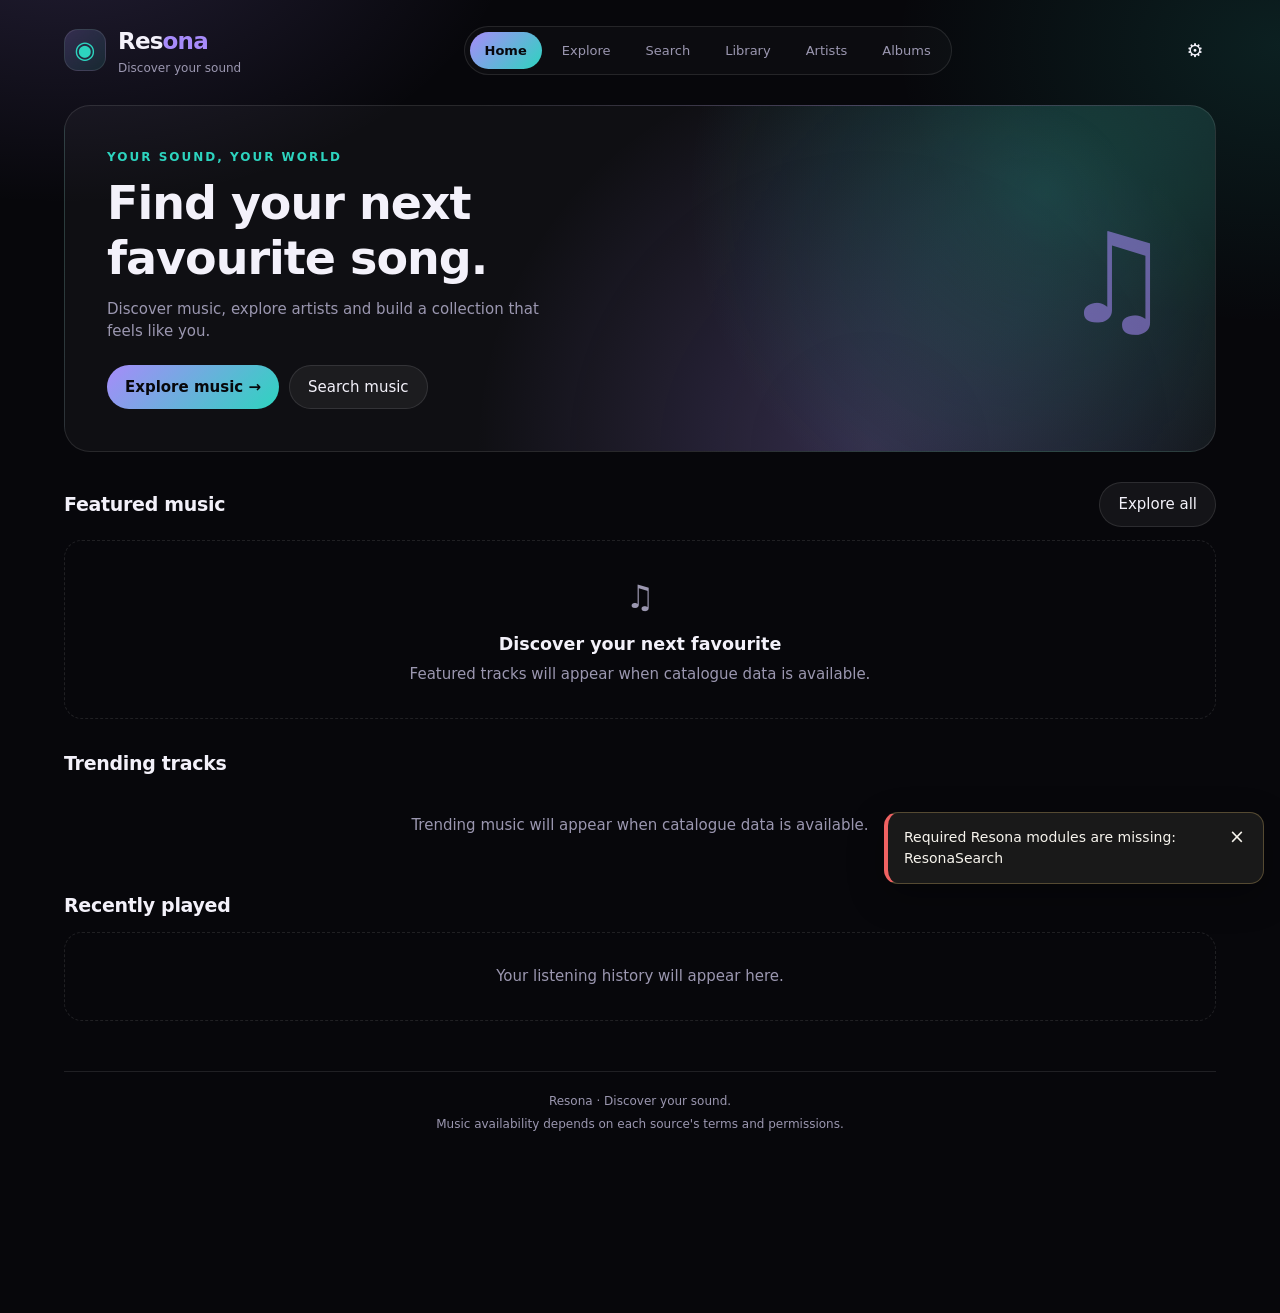
==== commit 7f298084: "Update index.html" ====
--- a/index.html
+++ b/index.html
@@ -3,7 +3,6 @@
 <head>
   <meta charset="utf-8">
   <meta name="viewport" content="width=device-width, initial-scale=1, viewport-fit=cover">
-
   <meta name="theme-color" content="#07070b">
   <meta name="description" content="Discover music, explore artists, and build your personal music library with Resona.">
 
@@ -14,1483 +13,919 @@
 
   <style>
     :root {
-      --bg: #07070b;
-      --panel: #101017;
-      --surface: rgba(255,255,255,.055);
-      --surface-hover: rgba(255,255,255,.09);
-      --border: rgba(255,255,255,.1);
-      --text: #f3f1fa;
-      --muted: #9b97b0;
-      --purple: #a78bfa;
-      --teal: #2dd4bf;
-      --danger: #fb7185;
-      --radius: 18px;
-      color-scheme: dark;
+      --bg:#07070b;
+      --panel:#101017;
+      --surface:rgba(255,255,255,.055);
+      --surface-hover:rgba(255,255,255,.09);
+      --border:rgba(255,255,255,.1);
+      --text:#f3f1fa;
+      --muted:#9b97b0;
+      --purple:#a78bfa;
+      --teal:#2dd4bf;
+      --radius:18px;
+      color-scheme:dark;
     }
 
     * {
-      box-sizing: border-box;
-      margin: 0;
-      -webkit-tap-highlight-color: transparent;
+      box-sizing:border-box;
+      margin:0;
+      -webkit-tap-highlight-color:transparent;
     }
 
     html {
-      min-height: 100%;
-      scroll-behavior: smooth;
+      min-height:100%;
+      scroll-behavior:smooth;
     }
 
     body {
-      min-height: 100vh;
+      min-height:100vh;
       background:
-        radial-gradient(
-          650px 420px at 5% -10%,
-          rgba(167,139,250,.18),
-          transparent 70%
-        ),
-        radial-gradient(
-          550px 400px at 100% 5%,
-          rgba(45,212,191,.12),
-          transparent 70%
-        ),
+        radial-gradient(650px 420px at 5% -10%,rgba(167,139,250,.18),transparent 70%),
+        radial-gradient(550px 400px at 100% 5%,rgba(45,212,191,.12),transparent 70%),
         var(--bg);
-      background-attachment: fixed;
-      color: var(--text);
-      font: 15px/1.5 system-ui, -apple-system, "Segoe UI", sans-serif;
-    }
-
-    button,
-    input,
-    select {
-      font: inherit;
+      background-attachment:fixed;
+      color:var(--text);
+      font:15px/1.5 system-ui,-apple-system,"Segoe UI",sans-serif;
+    }
+
+    button,input {
+      font:inherit;
     }
 
     button {
-      color: inherit;
-      background: none;
-      border: 0;
-      cursor: pointer;
+      color:inherit;
+      background:none;
+      border:0;
+      cursor:pointer;
+    }
+
+    a {
+      color:inherit;
+      text-decoration:none;
     }
 
     button:focus-visible,
-    input:focus-visible,
-    select:focus-visible {
-      outline: 2px solid var(--teal);
-      outline-offset: 3px;
-    }
-
-    button:disabled {
-      opacity: .45;
-      cursor: not-allowed;
-    }
-
-    a {
-      color: var(--teal);
-      text-decoration: none;
+    a:focus-visible {
+      outline:2px solid var(--teal);
+      outline-offset:3px;
     }
 
     img {
-      max-width: 100%;
+      max-width:100%;
     }
 
     #app {
-      width: 100%;
-      max-width: 1200px;
-      min-height: 100vh;
-      margin: 0 auto;
-    }
-
-    #main {
-      min-height: 100vh;
-      padding: 24px 24px 180px;
+      width:100%;
+      max-width:1200px;
+      min-height:100vh;
+      margin:0 auto;
+    }
+
+    main {
+      padding:24px 24px 180px;
     }
 
     /* HEADER */
 
     .topbar {
-      display: flex;
-      align-items: center;
-      justify-content: space-between;
-      gap: 16px;
-      margin-bottom: 28px;
+      display:flex;
+      align-items:center;
+      justify-content:space-between;
+      gap:16px;
+      margin-bottom:28px;
     }
 
     .brand {
-      display: flex;
-      align-items: center;
-      gap: 12px;
+      display:flex;
+      align-items:center;
+      gap:12px;
+      flex-shrink:0;
     }
 
     .brand-mark {
-      width: 42px;
-      height: 42px;
-      display: grid;
-      place-items: center;
-      border: 1px solid var(--border);
-      border-radius: 14px;
-      background: linear-gradient(
-        135deg,
-        rgba(167,139,250,.2),
-        rgba(45,212,191,.12)
-      );
-      color: var(--teal);
-      font-size: 24px;
+      display:grid;
+      place-items:center;
+      width:42px;
+      height:42px;
+      border:1px solid var(--border);
+      border-radius:14px;
+      background:linear-gradient(135deg,rgba(167,139,250,.2),rgba(45,212,191,.12));
+      color:var(--teal);
+      font-size:24px;
     }
 
     .brand-name {
-      font-size: 23px;
-      font-weight: 800;
-      letter-spacing: -.8px;
+      font-size:23px;
+      font-weight:800;
+      letter-spacing:-.8px;
     }
 
     .brand-name span {
-      color: var(--purple);
+      color:var(--purple);
     }
 
     .tagline {
-      color: var(--muted);
-      font-size: 12px;
-    }
-
-    /* PAGE NAVIGATION */
+      display:block;
+      color:var(--muted);
+      font-size:12px;
+    }
+
+    /* NAVIGATION */
 
     .desktop-nav {
-      display: flex;
-      align-items: center;
-      gap: 5px;
-      padding: 5px;
-      border: 1px solid var(--border);
-      border-radius: 99px;
-      background: rgba(255,255,255,.025);
+      display:flex;
+      align-items:center;
+      gap:5px;
+      padding:5px;
+      border:1px solid var(--border);
+      border-radius:99px;
+      background:rgba(255,255,255,.025);
     }
 
     .nav-button {
-      padding: 9px 15px;
-      border-radius: 99px;
-      color: var(--muted);
-      font-size: 13px;
-      transition: .2s;
+      display:inline-flex;
+      align-items:center;
+      justify-content:center;
+      padding:9px 15px;
+      border-radius:99px;
+      color:var(--muted);
+      font-size:13px;
+      transition:.2s;
     }
 
     .nav-button:hover {
-      background: var(--surface);
-      color: var(--text);
-    }
-
-    .nav-button.active,
-    .nav-button[aria-current="page"] {
-      background: linear-gradient(
-        135deg,
-        var(--purple),
-        var(--teal)
-      );
-      color: #07070b;
-      font-weight: 700;
-    }
-
-    /* GENERAL COMPONENTS */
-
-    .page {
-      display: none;
-      animation: appear .2s ease;
-    }
-
-    .page.active {
-      display: block;
-    }
-
-    @keyframes appear {
-      from {
-        opacity: 0;
-        transform: translateY(5px);
-      }
-      to {
-        opacity: 1;
-        transform: translateY(0);
-      }
-    }
+      background:var(--surface);
+      color:var(--text);
+    }
+
+    .nav-button.active {
+      background:linear-gradient(135deg,var(--purple),var(--teal));
+      color:#07070b;
+      font-weight:700;
+    }
+
+    /* CONTENT */
 
     h1 {
-      font-size: clamp(26px, 4vw, 36px);
-      line-height: 1.2;
-      letter-spacing: -1px;
+      font-size:clamp(30px,5vw,46px);
+      line-height:1.2;
+      letter-spacing:-1px;
     }
 
     h2 {
-      margin: 28px 0 13px;
-      font-size: 19px;
-      letter-spacing: -.3px;
-    }
-
-    h3 {
-      font-size: 16px;
-    }
-
-    p {
-      overflow-wrap: anywhere;
+      font-size:19px;
+      letter-spacing:-.3px;
     }
 
     .muted {
-      color: var(--muted);
-    }
-
-    .page-description {
-      margin-top: 8px;
-      color: var(--muted);
+      color:var(--muted);
     }
 
     .section-heading {
-      display: flex;
-      align-items: center;
-      justify-content: space-between;
-      gap: 12px;
-      margin-top: 30px;
-      margin-bottom: 12px;
-    }
-
-    .section-heading h2 {
-      margin: 0;
-    }
-
-    .panel {
-      padding: 18px;
-      border: 1px solid var(--border);
-      border-radius: var(--radius);
-      background: var(--surface);
-      backdrop-filter: blur(18px);
-      -webkit-backdrop-filter: blur(18px);
+      display:flex;
+      align-items:center;
+      justify-content:space-between;
+      gap:12px;
+      margin:30px 0 13px;
+    }
+
+    .button-primary,
+    .button-secondary {
+      display:inline-flex;
+      align-items:center;
+      justify-content:center;
+      gap:8px;
+      min-height:42px;
+      padding:10px 18px;
+      border-radius:99px;
     }
 
     .button-primary {
-      display: inline-flex;
-      align-items: center;
-      justify-content: center;
-      gap: 8px;
-      min-height: 42px;
-      padding: 10px 18px;
-      border-radius: 99px;
-      background: linear-gradient(
-        135deg,
-        var(--purple),
-        var(--teal)
-      );
-      color: #07070b;
-      font-weight: 750;
-      transition: transform .2s, opacity .2s;
-    }
-
-    .button-primary:hover {
-      transform: translateY(-1px);
+      background:linear-gradient(135deg,var(--purple),var(--teal));
+      color:#07070b;
+      font-weight:750;
     }
 
     .button-secondary {
-      display: inline-flex;
-      align-items: center;
-      justify-content: center;
-      gap: 8px;
-      min-height: 40px;
-      padding: 9px 15px;
-      border: 1px solid var(--border);
-      border-radius: 99px;
-      background: var(--surface);
-    }
-
-    .button-secondary:hover {
-      background: var(--surface-hover);
-    }
-
-    .icon-button {
-      display: inline-grid;
-      place-items: center;
-      width: 42px;
-      height: 42px;
-      flex-shrink: 0;
-      border: 1px solid transparent;
-      border-radius: 50%;
-      font-size: 20px;
-    }
-
-    .icon-button:hover {
-      background: var(--surface);
-      border-color: var(--border);
-    }
-
-    .field {
-      width: 100%;
-      min-height: 46px;
-      padding: 12px 15px;
-      border: 1px solid var(--border);
-      border-radius: 13px;
-      outline: none;
-      background: rgba(255,255,255,.045);
-      color: var(--text);
-    }
-
-    .field:focus {
-      border-color: var(--purple);
-    }
-
-    .field::placeholder {
-      color: #777287;
-    }
-
-    .empty-state {
-      padding: 32px 18px;
-      border: 1px dashed var(--border);
-      border-radius: var(--radius);
-      text-align: center;
-      color: var(--muted);
-    }
-
-    .empty-state .empty-icon {
-      margin-bottom: 10px;
-      font-size: 32px;
-    }
-
-    .empty-state h3 {
-      margin-bottom: 6px;
-      color: var(--text);
-    }
-
-    /* HOME HERO */
+      border:1px solid var(--border);
+      background:var(--surface);
+    }
+
+    /* HERO */
 
     .hero {
-      position: relative;
-      display: flex;
-      align-items: center;
-      justify-content: space-between;
-      gap: 24px;
-      overflow: hidden;
-      min-height: 220px;
-      margin-top: 25px;
-      padding: clamp(24px, 5vw, 42px);
-      border: 1px solid var(--border);
-      border-radius: 26px;
+      position:relative;
+      display:flex;
+      align-items:center;
+      justify-content:space-between;
+      gap:24px;
+      overflow:hidden;
+      min-height:240px;
+      padding:clamp(24px,5vw,42px);
+      border:1px solid var(--border);
+      border-radius:26px;
       background:
-        radial-gradient(
-          circle at 85% 25%,
-          rgba(45,212,191,.22),
-          transparent 35%
-        ),
-        radial-gradient(
-          circle at 70% 100%,
-          rgba(167,139,250,.24),
-          transparent 45%
-        ),
+        radial-gradient(circle at 85% 25%,rgba(45,212,191,.22),transparent 35%),
+        radial-gradient(circle at 70% 100%,rgba(167,139,250,.24),transparent 45%),
         rgba(255,255,255,.035);
     }
 
     .hero-copy {
-      position: relative;
-      z-index: 1;
-      max-width: 550px;
+      position:relative;
+      z-index:1;
+      max-width:550px;
     }
 
     .eyebrow {
-      margin-bottom: 10px;
-      color: var(--teal);
-      font-size: 12px;
-      font-weight: 800;
-      letter-spacing: 2px;
-      text-transform: uppercase;
-    }
-
-    .hero h1 {
-      font-size: clamp(32px, 5vw, 49px);
+      margin-bottom:10px;
+      color:var(--teal);
+      font-size:12px;
+      font-weight:800;
+      letter-spacing:2px;
+      text-transform:uppercase;
     }
 
     .hero p {
-      max-width: 450px;
-      margin-top: 12px;
-      color: var(--muted);
+      max-width:450px;
+      margin-top:12px;
+      color:var(--muted);
     }
 
     .hero-actions {
-      display: flex;
-      flex-wrap: wrap;
-      gap: 10px;
-      margin-top: 22px;
+      display:flex;
+      flex-wrap:wrap;
+      gap:10px;
+      margin-top:22px;
     }
 
     .hero-symbol {
-      flex-shrink: 0;
-      color: rgba(167,139,250,.55);
-      font-size: clamp(65px, 12vw, 125px);
-      line-height: 1;
-    }
-
-    /* TRACKS AND CARDS */
+      flex-shrink:0;
+      color:rgba(167,139,250,.55);
+      font-size:clamp(65px,12vw,125px);
+      line-height:1;
+    }
+
+    /* MUSIC GRIDS */
 
     .track-grid,
     .artist-grid,
-    .album-grid,
-    .playlist-grid {
-      display: grid;
-      grid-template-columns: repeat(auto-fill, minmax(145px, 1fr));
-      gap: 16px;
+    .album-grid {
+      display:grid;
+      grid-template-columns:repeat(auto-fill,minmax(145px,1fr));
+      gap:16px;
     }
 
     .track-card,
     .artist-card,
-    .album-card,
-    .playlist-card {
-      min-width: 0;
-      padding: 10px;
-      border: 1px solid transparent;
-      border-radius: 17px;
-      background: rgba(255,255,255,.025);
-      text-align: left;
-      transition: background .2s, border-color .2s, transform .2s;
+    .album-card {
+      min-width:0;
+      padding:10px;
+      border:1px solid transparent;
+      border-radius:17px;
+      background:rgba(255,255,255,.025);
+      text-align:left;
+      transition:.2s;
     }
 
     .track-card:hover,
     .artist-card:hover,
-    .album-card:hover,
-    .playlist-card:hover {
-      transform: translateY(-2px);
-      border-color: var(--border);
-      background: var(--surface);
+    .album-card:hover {
+      transform:translateY(-2px);
+      border-color:var(--border);
+      background:var(--surface);
     }
 
     .cover {
-      display: grid;
-      place-items: center;
-      width: 100%;
-      aspect-ratio: 1;
-      margin-bottom: 11px;
-      overflow: hidden;
-      border-radius: 13px;
-      background: linear-gradient(135deg, #312e81, #134e4a);
-      color: rgba(255,255,255,.9);
-      font-size: 34px;
+      display:grid;
+      place-items:center;
+      width:100%;
+      aspect-ratio:1;
+      margin-bottom:11px;
+      overflow:hidden;
+      border-radius:13px;
+      background:linear-gradient(135deg,#312e81,#134e4a);
+      font-size:34px;
     }
 
     .cover img {
-      width: 100%;
-      height: 100%;
-      object-fit: cover;
+      width:100%;
+      height:100%;
+      object-fit:cover;
     }
 
     .track-title,
     .artist-name,
-    .album-title,
-    .playlist-title {
-      overflow: hidden;
-      color: var(--text);
-      font-weight: 700;
-      text-overflow: ellipsis;
-      white-space: nowrap;
+    .album-title {
+      overflow:hidden;
+      font-weight:700;
+      text-overflow:ellipsis;
+      white-space:nowrap;
     }
 
     .track-subtitle,
     .artist-subtitle,
-    .album-subtitle,
-    .playlist-subtitle {
-      overflow: hidden;
-      margin-top: 3px;
-      color: var(--muted);
-      font-size: 12px;
-      text-overflow: ellipsis;
-      white-space: nowrap;
+    .album-subtitle {
+      overflow:hidden;
+      margin-top:3px;
+      color:var(--muted);
+      font-size:12px;
+      text-overflow:ellipsis;
+      white-space:nowrap;
     }
 
     /* TRACK LIST */
 
     .track-list {
-      display: flex;
-      flex-direction: column;
-      gap: 4px;
+      display:flex;
+      flex-direction:column;
+      gap:4px;
     }
 
     .track-row {
-      display: flex;
-      align-items: center;
-      gap: 12px;
-      width: 100%;
-      min-width: 0;
-      padding: 10px;
-      border: 1px solid transparent;
-      border-radius: 13px;
-      text-align: left;
-      transition: background .2s;
-    }
-
-    .track-row:hover,
-    .track-row.active {
-      background: var(--surface);
-    }
-
-    .track-row.active .track-title {
-      color: var(--teal);
+      display:flex;
+      align-items:center;
+      gap:12px;
+      width:100%;
+      padding:10px;
+      border:1px solid transparent;
+      border-radius:13px;
+      text-align:left;
+    }
+
+    .track-row:hover {
+      background:var(--surface);
     }
 
     .track-row .cover {
-      width: 52px;
-      height: 52px;
-      flex-shrink: 0;
-      margin: 0;
-      border-radius: 10px;
-      font-size: 20px;
+      width:52px;
+      height:52px;
+      flex-shrink:0;
+      margin:0;
+      border-radius:10px;
+      font-size:20px;
     }
 
     .track-info {
-      flex: 1;
-      min-width: 0;
-    }
-
-    .track-actions {
-      display: flex;
-      align-items: center;
-      gap: 4px;
-    }
-
-    /* SEARCH */
-
-    .search-box {
-      position: relative;
-      margin-top: 25px;
-    }
-
-    .search-box .field {
-      padding-left: 46px;
-      border-radius: 99px;
-    }
-
-    .search-icon {
-      position: absolute;
-      top: 50%;
-      left: 17px;
-      transform: translateY(-50%);
-      color: var(--muted);
-      pointer-events: none;
-    }
-
-    .search-filters {
-      display: flex;
-      flex-wrap: wrap;
-      gap: 8px;
-      margin: 15px 0 20px;
-    }
-
-    .filter-chip {
-      padding: 7px 13px;
-      border: 1px solid var(--border);
-      border-radius: 99px;
-      color: var(--muted);
-      font-size: 12px;
-    }
-
-    .filter-chip.active {
-      border-color: var(--purple);
-      color: var(--text);
-      background: rgba(167,139,250,.12);
-    }
-
-    /* LIBRARY */
-
-    .library-tabs {
-      display: flex;
-      flex-wrap: wrap;
-      gap: 8px;
-      margin: 22px 0;
-    }
-
-    .library-tab {
-      padding: 9px 15px;
-      border: 1px solid var(--border);
-      border-radius: 99px;
-      color: var(--muted);
-    }
-
-    .library-tab.active {
-      border-color: var(--teal);
-      background: rgba(45,212,191,.1);
-      color: var(--teal);
-    }
-
-    /* STATUS MESSAGES */
+      flex:1;
+      min-width:0;
+    }
+
+    /* EMPTY STATES */
+
+    .empty-state {
+      padding:32px 18px;
+      border:1px dashed var(--border);
+      border-radius:var(--radius);
+      text-align:center;
+      color:var(--muted);
+    }
+
+    .empty-state .empty-icon {
+      margin-bottom:10px;
+      font-size:32px;
+    }
+
+    .empty-state h3 {
+      margin-bottom:6px;
+      color:var(--text);
+    }
+
+    .loading-indicator {
+      padding:24px 12px;
+      color:var(--muted);
+      text-align:center;
+    }
+
+    /* MINI PLAYER */
+
+    #mini-player {
+      position:fixed;
+      right:12px;
+      bottom:calc(74px + env(safe-area-inset-bottom,0px));
+      left:12px;
+      z-index:20;
+      display:none;
+      align-items:center;
+      gap:12px;
+      width:auto;
+      max-width:850px;
+      margin:0 auto;
+      padding:10px 12px;
+      border:1px solid rgba(255,255,255,.13);
+      border-radius:17px;
+      background:rgba(17,16,25,.94);
+      box-shadow:0 12px 40px rgba(0,0,0,.3);
+      backdrop-filter:blur(22px);
+    }
+
+    #mini-player.visible {
+      display:flex;
+    }
+
+    .mini-cover {
+      display:grid;
+      place-items:center;
+      width:46px;
+      height:46px;
+      flex-shrink:0;
+      overflow:hidden;
+      border-radius:10px;
+      background:linear-gradient(135deg,#312e81,#134e4a);
+    }
+
+    .mini-cover img {
+      width:100%;
+      height:100%;
+      object-fit:cover;
+    }
+
+    .mini-info {
+      flex:1;
+      min-width:0;
+    }
+
+    .mini-title {
+      overflow:hidden;
+      font-size:13px;
+      font-weight:750;
+      text-overflow:ellipsis;
+      white-space:nowrap;
+    }
+
+    .mini-artist {
+      overflow:hidden;
+      color:var(--muted);
+      font-size:11px;
+      text-overflow:ellipsis;
+      white-space:nowrap;
+    }
+
+    .icon-button {
+      display:inline-grid;
+      place-items:center;
+      width:42px;
+      height:42px;
+      flex-shrink:0;
+      border:1px solid transparent;
+      border-radius:50%;
+      font-size:19px;
+    }
+
+    .icon-button:hover {
+      border-color:var(--border);
+      background:var(--surface);
+    }
+
+    /* MOBILE NAV */
+
+    .mobile-nav {
+      position:fixed;
+      right:0;
+      bottom:0;
+      left:0;
+      z-index:30;
+      display:none;
+      justify-content:center;
+      gap:0;
+      padding:7px 4px calc(7px + env(safe-area-inset-bottom,0px));
+      border-top:1px solid var(--border);
+      background:rgba(7,7,11,.94);
+      backdrop-filter:blur(20px);
+    }
+
+    .mobile-nav a {
+      display:grid;
+      flex:1;
+      justify-items:center;
+      gap:3px;
+      max-width:115px;
+      padding:5px 2px;
+      color:var(--muted);
+      font-size:10px;
+    }
+
+    .mobile-nav a.active {
+      color:var(--teal);
+    }
+
+    .nav-icon {
+      font-size:20px;
+      line-height:1.1;
+    }
+
+    /* FOOTER */
+
+    .site-footer {
+      margin-top:50px;
+      padding-top:20px;
+      border-top:1px solid var(--border);
+      color:var(--muted);
+      font-size:12px;
+      text-align:center;
+    }
 
     #resona-toast {
-      position: fixed;
-      left: 50%;
-      bottom: 95px;
-      z-index: 100;
-      width: max-content;
-      max-width: calc(100vw - 32px);
-      padding: 12px 18px;
-      transform: translate(-50%, 15px);
-      border: 1px solid var(--border);
-      border-radius: 13px;
-      background: #191821;
-      box-shadow: 0 12px 40px rgba(0,0,0,.3);
-      opacity: 0;
-      pointer-events: none;
-      transition: opacity .2s, transform .2s;
+      position:fixed;
+      bottom:95px;
+      left:50%;
+      z-index:100;
+      width:max-content;
+      max-width:calc(100vw - 32px);
+      padding:12px 18px;
+      transform:translate(-50%,15px);
+      border:1px solid var(--border);
+      border-radius:13px;
+      background:#191821;
+      opacity:0;
+      pointer-events:none;
+      transition:.2s;
     }
 
     #resona-toast.visible {
-      transform: translate(-50%, 0);
-      opacity: 1;
-    }
-
-    .loading-indicator {
-      padding: 24px 12px;
-      color: var(--muted);
-      text-align: center;
-    }
-
-    /* PLAYER */
-
-    #mini-player {
-      position: fixed;
-      left: 12px;
-      right: 12px;
-      bottom: calc(74px + env(safe-area-inset-bottom, 0px));
-      z-index: 20;
-      display: flex;
-      align-items: center;
-      gap: 12px;
-      width: auto;
-      max-width: 850px;
-      margin: 0 auto;
-      padding: 10px 12px;
-      border: 1px solid rgba(255,255,255,.13);
-      border-radius: 17px;
-      background: rgba(17,16,25,.94);
-      box-shadow: 0 12px 40px rgba(0,0,0,.3);
-      backdrop-filter: blur(22px);
-      -webkit-backdrop-filter: blur(22px);
-    }
-
-    .mini-cover {
-      display: grid;
-      place-items: center;
-      width: 46px;
-      height: 46px;
-      flex-shrink: 0;
-      overflow: hidden;
-      border-radius: 10px;
-      background: linear-gradient(135deg, #312e81, #134e4a);
-    }
-
-    .mini-cover img {
-      width: 100%;
-      height: 100%;
-      object-fit: cover;
-    }
-
-    .mini-info {
-      flex: 1;
-      min-width: 0;
-    }
-
-    .mini-title {
-      overflow: hidden;
-      font-size: 13px;
-      font-weight: 750;
-      text-overflow: ellipsis;
-      white-space: nowrap;
-    }
-
-    .mini-artist {
-      overflow: hidden;
-      color: var(--muted);
-      font-size: 11px;
-      text-overflow: ellipsis;
-      white-space: nowrap;
-    }
-
-    /* NOW PLAYING */
-
-    #now-playing {
-      position: fixed;
-      inset: 0;
-      z-index: 50;
-      display: none;
-      flex-direction: column;
-      overflow-y: auto;
-      padding:
-        calc(18px + env(safe-area-inset-top, 0px))
-        22px
-        calc(24px + env(safe-area-inset-bottom, 0px));
-      background:
-        radial-gradient(
-          circle at 50% 15%,
-          rgba(167,139,250,.18),
-          transparent 45%
-        ),
-        var(--bg);
-    }
-
-    #now-playing.open {
-      display: flex;
-    }
-
-    .player-header {
-      display: flex;
-      align-items: center;
-      justify-content: space-between;
-      gap: 12px;
-      width: 100%;
-      max-width: 650px;
-      margin: 0 auto 25px;
-    }
-
-    .player-cover {
-      display: grid;
-      place-items: center;
-      width: min(70vw, 330px);
-      aspect-ratio: 1;
-      margin: 10px auto 24px;
-      overflow: hidden;
-      border-radius: 22px;
-      background: linear-gradient(135deg, #312e81, #134e4a);
-      box-shadow: 0 25px 80px rgba(0,0,0,.35);
-      font-size: 70px;
-    }
-
-    .player-cover img {
-      width: 100%;
-      height: 100%;
-      object-fit: cover;
-    }
-
-    .player-track {
-      text-align: center;
-    }
-
-    .player-track h2 {
-      margin: 0;
-      font-size: 25px;
-    }
-
-    .player-track p {
-      margin-top: 6px;
-      color: var(--muted);
-    }
-
-    .player-controls {
-      display: flex;
-      align-items: center;
-      justify-content: center;
-      gap: 18px;
-      margin: 24px 0;
-    }
-
-    .player-play {
-      width: 58px;
-      height: 58px;
-      border-radius: 50%;
-      background: linear-gradient(135deg, var(--purple), var(--teal));
-      color: #07070b;
-      font-size: 23px;
-      font-weight: 800;
-    }
-
-    .progress-track {
-      width: 100%;
-      height: 5px;
-      overflow: hidden;
-      border-radius: 99px;
-      background: rgba(255,255,255,.13);
-    }
-
-    .progress-fill {
-      width: 0;
-      height: 100%;
-      border-radius: inherit;
-      background: var(--teal);
-    }
-
-    .player-time {
-      display: flex;
-      justify-content: space-between;
-      margin-top: 7px;
-      color: var(--muted);
-      font-size: 11px;
-    }
-
-    /* BOTTOM NAVIGATION */
-
-    .mobile-nav {
-      position: fixed;
-      right: 0;
-      bottom: 0;
-      left: 0;
-      z-index: 30;
-      display: none;
-      justify-content: center;
-      gap: 0;
-      padding: 7px 4px calc(7px + env(safe-area-inset-bottom, 0px));
-      border-top: 1px solid var(--border);
-      background: rgba(7,7,11,.94);
-      backdrop-filter: blur(20px);
-      -webkit-backdrop-filter: blur(20px);
-    }
-
-    .mobile-nav button {
-      display: grid;
-      flex: 1;
-      justify-items: center;
-      gap: 3px;
-      max-width: 115px;
-      padding: 5px 2px;
-      color: var(--muted);
-      font-size: 10px;
-    }
-
-    .mobile-nav button.active {
-      color: var(--teal);
-    }
-
-    .mobile-nav .nav-icon {
-      font-size: 20px;
-      line-height: 1.1;
-    }
-
-    /* FOOTER */
-
-    .site-footer {
-      margin-top: 50px;
-      padding-top: 20px;
-      border-top: 1px solid var(--border);
-      color: var(--muted);
-      font-size: 12px;
-      text-align: center;
-    }
-
-    @media (max-width: 900px) {
-      #main {
-        padding: 20px 18px 180px;
+      transform:translate(-50%,0);
+      opacity:1;
+    }
+
+    @media(max-width:900px) {
+      main {
+        padding:20px 18px 180px;
       }
 
       .desktop-nav {
-        display: none;
+        display:none;
       }
 
       .mobile-nav {
-        display: flex;
-      }
-    }
-
-    @media (max-width: 520px) {
-      #main {
-        padding: 17px 14px 175px;
+        display:flex;
+      }
+    }
+
+    @media(max-width:520px) {
+      main {
+        padding:17px 14px 175px;
       }
 
       .topbar {
-        margin-bottom: 20px;
+        margin-bottom:20px;
       }
 
       .brand-name {
-        font-size: 21px;
+        font-size:21px;
       }
 
       .brand-mark {
-        width: 38px;
-        height: 38px;
+        width:38px;
+        height:38px;
       }
 
       .hero {
-        min-height: 195px;
-        padding: 23px 19px;
-        gap: 10px;
+        min-height:195px;
+        padding:23px 19px;
+        gap:10px;
       }
 
       .hero-symbol {
-        font-size: 57px;
+        font-size:57px;
       }
 
       .track-grid,
       .artist-grid,
-      .album-grid,
-      .playlist-grid {
-        grid-template-columns: repeat(2, minmax(0, 1fr));
-        gap: 10px;
+      .album-grid {
+        grid-template-columns:repeat(2,minmax(0,1fr));
+        gap:10px;
       }
 
       .track-card,
       .artist-card,
-      .album-card,
-      .playlist-card {
-        padding: 8px;
-      }
-
-      .section-heading {
-        margin-top: 25px;
-      }
-
-      .player-controls {
-        gap: 12px;
-      }
-    }
-
-    @media (prefers-reduced-motion: reduce) {
+      .album-card {
+        padding:8px;
+      }
+    }
+
+    @media(prefers-reduced-motion:reduce) {
       *,
       *::before,
       *::after {
-        scroll-behavior: auto !important;
-        animation-duration: .01ms !important;
-        transition-duration: .01ms !important;
+        scroll-behavior:auto!important;
+        animation-duration:.01ms!important;
+        transition-duration:.01ms!important;
       }
     }
   </style>
 </head>
 
 <body>
-  <div id="app">
-
-    <main id="main">
-
-      <!-- HEADER -->
-      <header class="topbar">
-        <a class="brand" href="#home" aria-label="Resona home">
-          <span class="brand-mark" aria-hidden="true">◉</span>
-          <span>
-            <span class="brand-name">Res<span>ona</span></span>
-            <span class="tagline" style="display:block">
-              Discover your sound
-            </span>
-          </span>
-        </a>
-
-        <nav class="desktop-nav" aria-label="Main navigation">
-          <button class="nav-button active"
-                  data-page-target="home"
-                  aria-current="page">Home</button>
-
-          <button class="nav-button"
-                  data-page-target="explore">Explore</button>
-
-          <button class="nav-button"
-                  data-page-target="search">Search</button>
-
-          <button class="nav-button"
-                  data-page-target="library">Library</button>
-
-          <button class="nav-button"
-                  data-page-target="artists">Artists</button>
-        </nav>
-
-        <button class="icon-button"
-                data-page-target="settings"
-                aria-label="Settings"
-                title="Settings">⚙</button>
-      </header>
-
-      <!-- HOME -->
-      <section class="page active"
-               id="home-page"
-               data-page="home">
-
-        <div class="hero">
-          <div class="hero-copy">
-            <div class="eyebrow">Your sound, your world</div>
-
-            <h1>Find your next<br>favourite song.</h1>
-
-            <p>
-              Discover music, explore artists and build a collection
-              that feels like you.
-            </p>
-
-            <div class="hero-actions">
-              <button class="button-primary"
-                      data-page-target="explore">
-                Explore music <span aria-hidden="true">→</span>
-              </button>
-
-              <button class="button-secondary"
-                      data-page-target="search">
-                Search music
-              </button>
-            </div>
-          </div>
-
-          <div class="hero-symbol" aria-hidden="true">♫</div>
-        </div>
-
-        <section>
-          <div class="section-heading">
-            <h2>Featured music</h2>
-            <button class="button-secondary"
-                    data-page-target="explore">Explore all</button>
-          </div>
-
-          <div id="featured-tracks" class="track-grid">
-            <div class="empty-state" style="grid-column:1/-1">
-              <div class="empty-icon">♫</div>
-              <h3>Music discovery is being connected</h3>
-              <p>Real catalogue results will appear here once the data source is configured.</p>
-            </div>
-          </div>
-        </section>
-
-        <section>
-          <div class="section-heading">
-            <h2>Trending tracks</h2>
-          </div>
-
-          <div id="trending-tracks" class="track-list">
-            <div class="loading-indicator">
-              Trending music will appear when catalogue data is available.
-            </div>
-          </div>
-        </section>
-
-        <section>
-          <div class="section-heading">
-            <h2>Recently played</h2>
-          </div>
-
-          <div id="recently-played" class="track-grid">
-            <div class="empty-state" style="grid-column:1/-1">
-              Your listening history will appear here.
-            </div>
-          </div>
-        </section>
-      </section>
-
-      <!-- EXPLORE -->
-      <section class="page"
-               id="explore-page"
-               data-page="explore">
-
-        <h1>Explore music</h1>
-
-        <p class="page-description">
-          Discover tracks and find artists worth listening to.
-        </p>
-
-        <div class="search-box">
-          <span class="search-icon" aria-hidden="true">⌕</span>
-
-          <input id="explore-search-input"
-                 class="field"
-                 type="search"
-                 placeholder="Find music..."
-                 autocomplete="off"
-                 aria-label="Search music from Explore">
-        </div>
-
-        <section>
-          <div class="section-heading">
-            <h2>Discover tracks</h2>
-          </div>
-
-          <div id="explore-tracks" class="track-grid">
-            <div class="empty-state" style="grid-column:1/-1">
-              Tracks will appear when the music catalogue is connected.
-            </div>
-          </div>
-        </section>
-
-        <section>
-          <div class="section-heading">
-            <h2>Artists</h2>
-          </div>
-
-          <div id="explore-artists" class="artist-grid">
-            <div class="empty-state" style="grid-column:1/-1">
-              Artist information will appear here.
-            </div>
-          </div>
-        </section>
-
-        <section>
-          <div class="section-heading">
-            <h2>Albums</h2>
-          </div>
-
-          <div id="explore-albums" class="album-grid">
-            <div class="empty-state" style="grid-column:1/-1">
-              Album information will appear here.
-            </div>
-          </div>
-        </section>
-      </section>
-
-      <!-- SEARCH -->
-      <section class="page"
-               id="search-page"
-               data-page="search">
-
-        <h1>Search</h1>
-
-        <p class="page-description">
-          Search for tracks, artists and albums.
-        </p>
-
-        <div class="search-box">
-          <span class="search-icon" aria-hidden="true">⌕</span>
-
-          <input id="search-input"
-                 class="field"
-                 type="search"
-                 placeholder="What do you want to discover?"
-                 autocomplete="off"
-                 aria-label="Search tracks, artists and albums">
-        </div>
-
-        <div class="search-filters" id="search-filters">
-          <button class="filter-chip active"
-                  type="button"
-                  data-search-type="all">Everything</button>
-
-          <button class="filter-chip"
-                  type="button"
-                  data-search-type="track">Tracks</button>
-
-          <button class="filter-chip"
-                  type="button"
-                  data-search-type="artist">Artists</button>
-
-          <button class="filter-chip"
-                  type="button"
-                  data-search-type="album">Albums</button>
-        </div>
-
-        <div id="search-status"
-             class="muted"
-             role="status"
-             aria-live="polite"></div>
-
-        <div id="search-results" class="track-list">
-          <div class="empty-state">
-            <div class="empty-icon">⌕</div>
-            <h3>Search Resona</h3>
-            <p>Your results will appear here.</p>
+<div id="app">
+
+  <main>
+
+    <!-- HEADER -->
+    <header class="topbar">
+
+      <a class="brand" href="./index.html" data-resona-link>
+        <span class="brand-mark">◉</span>
+        <span>
+          <span class="brand-name">Res<span>ona</span></span>
+          <span class="tagline">Discover your sound</span>
+        </span>
+      </a>
+
+      <nav class="desktop-nav" aria-label="Main navigation">
+
+        <a class="nav-button active"
+           href="./index.html"
+           data-resona-link>Home</a>
+
+        <a class="nav-button"
+           href="./explore.html"
+           data-resona-link>Explore</a>
+
+        <a class="nav-button"
+           href="./search.html"
+           data-resona-link>Search</a>
+
+        <a class="nav-button"
+           href="./library.html"
+           data-resona-link>Library</a>
+
+        <a class="nav-button"
+           href="./artist.html"
+           data-resona-link>Artists</a>
+
+        <a class="nav-button"
+           href="./albums.html"
+           data-resona-link>Albums</a>
+
+      </nav>
+
+      <a class="icon-button"
+         href="./settings.html"
+         data-resona-link
+         aria-label="Settings">⚙</a>
+
+    </header>
+
+    <!-- HOME -->
+    <section data-page="home">
+
+      <div class="hero">
+
+        <div class="hero-copy">
+
+          <div class="eyebrow">Your sound, your world</div>
+
+          <h1>Find your next<br>favourite song.</h1>
+
+          <p>
+            Discover music, explore artists and build a collection
+            that feels like you.
+          </p>
+
+          <div class="hero-actions">
+
+            <a class="button-primary"
+               href="./explore.html"
+               data-resona-link>
+              Explore music →
+            </a>
+
+            <a class="button-secondary"
+               href="./search.html"
+               data-resona-link>
+              Search music
+            </a>
+
           </div>
         </div>
+
+        <div class="hero-symbol" aria-hidden="true">♫</div>
+
+      </div>
+
+      <!-- FEATURED -->
+      <section>
+
+        <div class="section-heading">
+          <h2>Featured music</h2>
+
+          <a class="button-secondary"
+             href="./explore.html"
+             data-resona-link>
+            Explore all
+          </a>
+        </div>
+
+        <div id="featured-tracks" class="track-grid">
+
+          <div class="empty-state" style="grid-column:1/-1">
+            <div class="empty-icon">♫</div>
+            <h3>Discover your next favourite</h3>
+            <p>Featured tracks will appear when catalogue data is available.</p>
+          </div>
+
+        </div>
+
       </section>
 
-      <!-- LIBRARY -->
-      <section class="page"
-               id="library-page"
-               data-page="library">
-
-        <h1>Your library</h1>
-
-        <p class="page-description">
-          Keep the music you love in one place.
-        </p>
-
-        <div class="library-tabs" id="library-tabs">
-          <button class="library-tab active"
-                  type="button"
-                  data-library-tab="liked">Liked</button>
-
-          <button class="library-tab"
-                  type="button"
-                  data-library-tab="saved">Saved</button>
-
-          <button class="library-tab"
-                  type="button"
-                  data-library-tab="history">History</button>
-
-          <button class="library-tab"
-                  type="button"
-                  data-library-tab="playlists">Playlists</button>
+      <!-- TRENDING -->
+      <section>
+
+        <div class="section-heading">
+          <h2>Trending tracks</h2>
         </div>
 
-        <div id="liked-tracks" class="track-list">
-          <div class="empty-state">
-            <div class="empty-icon">♡</div>
-            <h3>Your liked music</h3>
-            <p>Tracks you like will appear here.</p>
+        <div id="trending-tracks" class="track-list">
+
+          <div class="loading-indicator">
+            Trending music will appear when catalogue data is available.
           </div>
+
         </div>
 
-        <div id="saved-tracks"
-             class="track-list"
-             hidden></div>
-
-        <div id="listening-history"
-             class="track-list"
-             hidden></div>
-
-        <div id="library-playlists"
-             class="playlist-grid"
-             hidden></div>
       </section>
 
-      <!-- ARTISTS -->
-      <section class="page"
-               id="artists-page"
-               data-page="artists">
-
-        <h1>Artists</h1>
-
-        <p class="page-description">
-          Discover musicians and learn about their work.
-        </p>
-
-        <div id="artists-list" class="artist-grid">
+      <!-- RECENT -->
+      <section>
+
+        <div class="section-heading">
+          <h2>Recently played</h2>
+        </div>
+
+        <div id="recently-played" class="track-grid">
+
           <div class="empty-state" style="grid-column:1/-1">
-            Artist catalogue data will appear here.
+            Your listening history will appear here.
           </div>
+
         </div>
+
       </section>
 
-      <!-- ALBUMS -->
-      <section class="page"
-               id="albums-page"
-               data-page="albums">
-
-        <h1>Albums</h1>
-
-        <p class="page-description">
-          Explore releases and collections of music.
-        </p>
-
-        <div id="albums-list" class="album-grid">
-          <div class="empty-state" style="grid-column:1/-1">
-            Album catalogue data will appear here.
-          </div>
-        </div>
-      </section>
-
-      <!-- PLAYLISTS -->
-      <section class="page"
-               id="playlists-page"
-               data-page="playlists">
-
-        <h1>Playlists</h1>
-
-        <p class="page-description">
-          Organize your favourite music into collections.
-        </p>
-
-        <div class="panel" style="margin-top:22px">
-          <h3>Your playlists</h3>
-
-          <p class="muted" style="margin-top:7px">
-            Your saved playlists will appear here.
-          </p>
-        </div>
-
-        <div id="playlists-list"
-             class="playlist-grid"
-             style="margin-top:20px"></div>
-      </section>
-
-      <!-- SETTINGS -->
-      <section class="page"
-               id="settings-page"
-               data-page="settings">
-
-        <h1>Settings</h1>
-
-        <p class="page-description">
-          Manage your local Resona preferences.
-        </p>
-
-        <section class="panel" style="margin-top:24px">
-          <h3>About Resona</h3>
-
-          <p class="muted" style="margin-top:8px">
-            Resona is being developed as a music discovery platform.
-            Music availability depends on the connected catalogue
-            and the playback rights provided by each source.
-          </p>
-        </section>
-
-        <section class="panel" style="margin-top:16px">
-          <h3>Local library</h3>
-
-          <p class="muted" style="margin-top:8px">
-            Saved music and preferences may be stored on this device.
-            Account synchronization has not yet been configured.
-          </p>
-        </section>
-
-        <section class="panel" style="margin-top:16px">
-          <h3>Data export</h3>
-
-          <p class="muted" style="margin-top:8px">
-            Use the library export feature when it becomes available
-            in the connected application.
-          </p>
-
-          <button class="button-secondary"
-                  id="export-library-button"
-                  type="button"
-                  style="margin-top:14px">
-            Export library
-          </button>
-        </section>
-      </section>
-
-      <footer class="site-footer">
-        <p>Resona · Discover your sound.</p>
-        <p style="margin-top:5px">
-          Music availability depends on each source's terms and permissions.
-        </p>
-      </footer>
-
-    </main>
-
-    <!-- MINI PLAYER -->
-    <div id="mini-player"
-         class="panel"
-         hidden
-         aria-label="Music player">
-
-      <button id="mini-player-open"
-              class="mini-cover"
-              type="button"
-              aria-label="Open now playing">♫</button>
-
-      <div class="mini-info">
-        <div id="mini-player-title" class="mini-title">
-          Nothing playing
-        </div>
-
-        <div id="mini-player-artist" class="mini-artist">
-          Choose a track
-        </div>
-      </div>
-
-      <button id="mini-player-previous"
-              class="icon-button"
-              type="button"
-              aria-label="Previous track">⏮</button>
-
-      <button id="mini-player-toggle"
-              class="icon-button"
-              type="button"
-              aria-label="Play or pause">▶</button>
-
-      <button id="mini-player-next"
-              class="icon-button"
-              type="button"
-              aria-label="Next track">⏭</button>
+    </section>
+
+    <footer class="site-footer">
+      <p>Resona · Discover your sound.</p>
+      <p style="margin-top:5px">
+        Music availability depends on each source's terms and permissions.
+      </p>
+    </footer>
+
+  </main>
+
+  <!-- MINI PLAYER DISPLAY -->
+  <div id="mini-player" aria-label="Music player">
+
+    <button id="mini-player-open"
+            class="mini-cover"
+            type="button"
+            aria-label="Open now playing">♫</button>
+
+    <div class="mini-info">
+      <div id="mini-player-title" class="mini-title">Nothing playing</div>
+      <div id="mini-player-artist" class="mini-artist">Choose a track</div>
     </div>
 
-    <!-- NOW PLAYING -->
-    <section id="now-playing"
-             aria-label="Now playing"
-             aria-hidden="true">
-
-      <header class="player-header">
-        <button id="now-playing-close"
-                class="icon-button"
-                type="button"
-                aria-label="Close now playing">↓</button>
-
-        <span class="muted">NOW PLAYING</span>
-
-        <button id="now-playing-menu"
-                class="icon-button"
-                type="button"
-                aria-label="Player options">···</button>
-      </header>
-
-      <div id="now-playing-cover" class="player-cover">♫</div>
-
-      <div class="player-track">
-        <h2 id="now-playing-title">Nothing playing</h2>
-        <p id="now-playing-artist">Choose a track to get started</p>
-      </div>
-
-      <div style="width:100%;max-width:650px;margin:30px auto 0">
-        <div class="progress-track"
-             id="player-progress-track"
-             role="progressbar"
-             aria-label="Playback progress"
-             aria-valuemin="0"
-             aria-valuemax="100"
-             aria-valuenow="0">
-
-          <div id="player-progress-fill" class="progress-fill"></div>
-        </div>
-
-        <div class="player-time">
-          <span id="player-current-time">0:00</span>
-          <span id="player-duration">0:00</span>
-        </div>
-
-        <div class="player-controls">
-          <button id="player-previous"
-                  class="icon-button"
-                  type="button"
-                  aria-label="Previous track">⏮</button>
-
-          <button id="player-toggle"
-                  class="player-play"
-                  type="button"
-                  aria-label="Play or pause">▶</button>
-
-          <button id="player-next"
-                  class="icon-button"
-                  type="button"
-                  aria-label="Next track">⏭</button>
-        </div>
-      </div>
-
-      <div id="player-message"
-           class="muted"
-           role="status"
-           aria-live="polite"
-           style="text-align:center;margin-top:8px">
-        No track selected.
-      </div>
-    </section>
-
-    <!-- MOBILE NAVIGATION -->
-    <nav class="mobile-nav" aria-label="Mobile navigation">
-
-      <button class="active"
-              data-page-target="home"
-              aria-current="page">
-        <span class="nav-icon" aria-hidden="true">⌂</span>
-        Home
-      </button>
-
-      <button data-page-target="explore">
-        <span class="nav-icon" aria-hidden="true">◈</span>
-        Explore
-      </button>
-
-      <button data-page-target="search">
-        <span class="nav-icon" aria-hidden="true">⌕</span>
-        Search
-      </button>
-
-      <button data-page-target="library">
-        <span class="nav-icon" aria-hidden="true">▤</span>
-        Library
-      </button>
-
-      <button data-page-target="playlists">
-        <span class="nav-icon" aria-hidden="true">♫</span>
-        Playlists
-      </button>
-    </nav>
-
-    <!-- GLOBAL STATUS -->
-    <div id="resona-toast"
-         role="status"
-         aria-live="polite"></div>
+    <button id="mini-player-previous"
+            class="icon-button"
+            type="button"
+            aria-label="Previous track">⏮</button>
+
+    <button id="mini-player-toggle"
+            class="icon-button"
+            type="button"
+            aria-label="Play or pause">▶</button>
+
+    <button id="mini-player-next"
+            class="icon-button"
+            type="button"
+            aria-label="Next track">⏭</button>
 
   </div>
 
-  <!--
-    Load configuration first, followed by its dependencies.
-    This order is intentional.
-
-    NOTE:
-    The existing modules still need to be checked against
-    this HTML before we can confirm full integration.
-  -->
-
-  <script src="./config.js"></script>
-  <script src="./js/api.js"></script>
-  <script src="./js/player.js"></script>
-  <script src="./js/discovery.js"></script>
-  <script src="./js/search.js"></script>
-  <script src="./js/library.js"></script>
-  <script src="./js/ui.js"></script>
-  <script src="./js/app.js"></script>
+  <!-- MOBILE NAVIGATION -->
+  <nav class="mobile-nav" aria-label="Mobile navigation">
+
+    <a class="active"
+       href="./index.html"
+       data-resona-link>
+      <span class="nav-icon">⌂</span>
+      Home
+    </a>
+
+    <a href="./explore.html" data-resona-link>
+      <span class="nav-icon">◈</span>
+      Explore
+    </a>
+
+    <a href="./search.html" data-resona-link>
+      <span class="nav-icon">⌕</span>
+      Search
+    </a>
+
+    <a href="./library.html" data-resona-link>
+      <span class="nav-icon">▤</span>
+      Library
+    </a>
+
+    <a href="./playlists.html" data-resona-link>
+      <span class="nav-icon">♫</span>
+      Playlists
+    </a>
+
+  </nav>
+
+  <div id="resona-toast" role="status" aria-live="polite"></div>
+
+</div>
+
+<!-- IMPORTANT SCRIPT ORDER -->
+<script src="./config.js"></script>
+<script src="./js/api.js"></script>
+<script src="./js/shell-bridge.js"></script>
+<script src="./js/navigation.js"></script>
+<script src="./js/player.js"></script>
+<script src="./js/discovery.js"></script>
+<script src="./js/library.js"></script>
+<script src="./js/ui.js"></script>
+<script src="./js/app.js"></script>
+
+<!-- PERSISTENT PLAYER CONNECTION -->
+<script>
+(function () {
+  "use strict";
+
+  const bridge = window.ResonaShellBridge;
+
+  if (!bridge) {
+    console.warn(
+      "Resona shell bridge is unavailable. Navigation will use normal page links."
+    );
+    return;
+  }
+
+  const miniPlayer = document.getElementById("mini-player");
+  const title = document.getElementById("mini-player-title");
+  const artist = document.getElementById("mini-player-artist");
+  const toggle = document.getElementById("mini-player-toggle");
+
+  function render(state) {
+    if (!state) return;
+
+    const track = state.currentTrack || state.track || null;
+
+    if (!track) {
+      miniPlayer.classList.remove("visible");
+      return;
+    }
+
+    miniPlayer.classList.add("visible");
+
+    title.textContent =
+      track.title || track.name || "Unknown track";
+
+    artist.textContent =
+      track.artist_name ||
+      track.artist ||
+      track.artist_display_name ||
+      "Unknown artist";
+
+    toggle.textContent =
+      state.isPlaying ? "Ⅱ" : "▶";
+  }
+
+  bridge.on("PLAYER_STATE", render);
+  bridge.on("TRACK_CHANGED", render);
+  bridge.on("PLAYBACK_PLAY", render);
+  bridge.on("PLAYBACK_PAUSE", render);
+
+  bridge.getState()
+    .then(render)
+    .catch(error => {
+      console.warn("Could not retrieve player state:", error);
+    });
+
+  document.getElementById("mini-player-toggle")
+    .addEventListener("click", () => {
+      bridge.toggle().catch(console.error);
+    });
+
+  document.getElementById("mini-player-next")
+    .addEventListener("click", () => {
+      bridge.next().catch(console.error);
+    });
+
+  document.getElementById("mini-player-previous")
+    .addEventListener("click", () => {
+      bridge.previous().catch(console.error);
+    });
+
+  document.getElementById("mini-player-open")
+    .addEventListener("click", () => {
+      bridge.navigate("player.html").catch(console.error);
+    });
+
+})();
+</script>
 
 </body>
-  </html>
+</html>
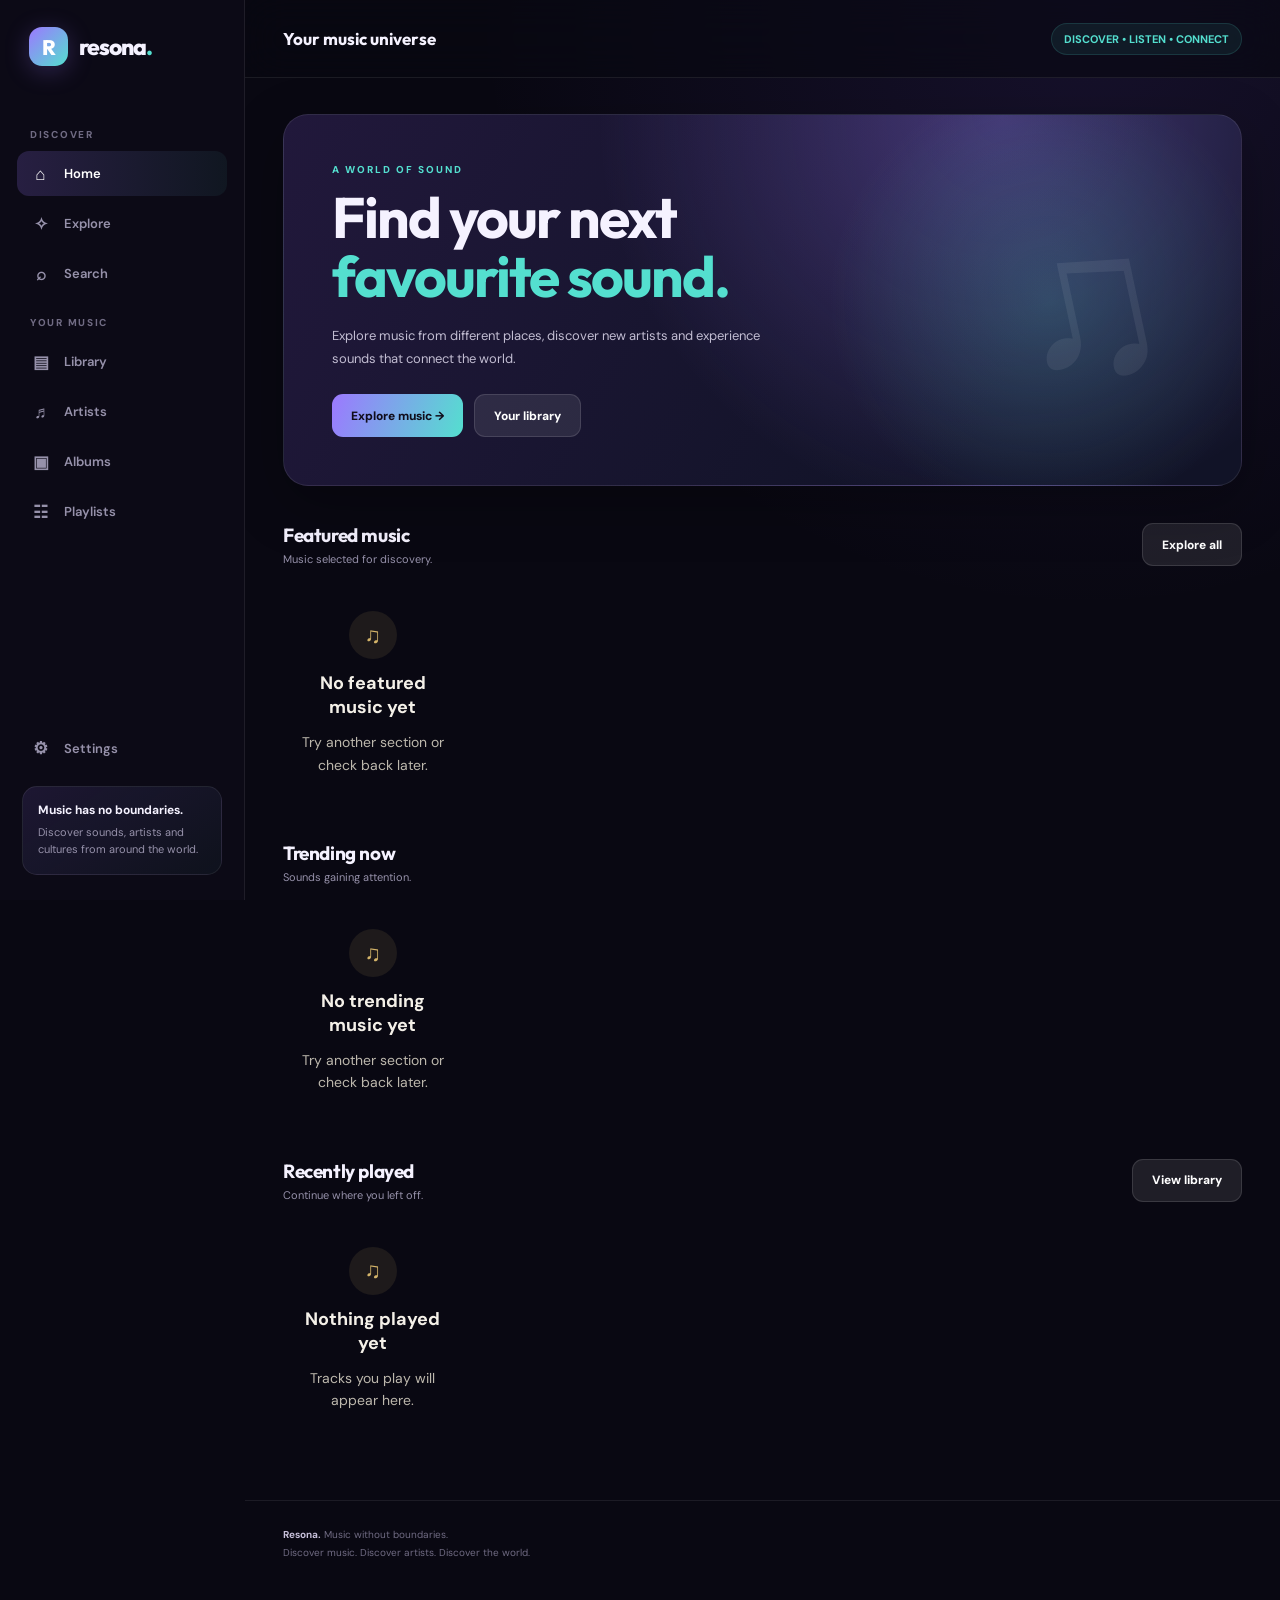
==== commit 2d72885a: "Update index.html" ====
--- a/index.html
+++ b/index.html
@@ -1,931 +1,1944 @@
 <!DOCTYPE html>
 <html lang="en">
 <head>
-  <meta charset="utf-8">
-  <meta name="viewport" content="width=device-width, initial-scale=1, viewport-fit=cover">
-  <meta name="theme-color" content="#07070b">
-  <meta name="description" content="Discover music, explore artists, and build your personal music library with Resona.">
-
-  <title>Resona — Discover Your Sound</title>
-
-  <link rel="icon" type="image/svg+xml"
-    href="data:image/svg+xml,%3Csvg xmlns='http://www.w3.org/2000/svg' viewBox='0 0 64 64'%3E%3Crect width='64' height='64' rx='16' fill='%2307070b'/%3E%3Ccircle cx='32' cy='32' r='22' fill='none' stroke='%23a78bfa' stroke-width='3'/%3E%3Ccircle cx='32' cy='32' r='13' fill='none' stroke='%232dd4bf' stroke-width='3'/%3E%3Ccircle cx='32' cy='32' r='5' fill='%23a78bfa'/%3E%3C/svg%3E">
-
-  <style>
-    :root {
-      --bg:#07070b;
-      --panel:#101017;
-      --surface:rgba(255,255,255,.055);
-      --surface-hover:rgba(255,255,255,.09);
-      --border:rgba(255,255,255,.1);
-      --text:#f3f1fa;
-      --muted:#9b97b0;
-      --purple:#a78bfa;
-      --teal:#2dd4bf;
-      --radius:18px;
-      color-scheme:dark;
-    }
-
-    * {
-      box-sizing:border-box;
-      margin:0;
-      -webkit-tap-highlight-color:transparent;
-    }
-
-    html {
-      min-height:100%;
-      scroll-behavior:smooth;
-    }
-
-    body {
-      min-height:100vh;
-      background:
-        radial-gradient(650px 420px at 5% -10%,rgba(167,139,250,.18),transparent 70%),
-        radial-gradient(550px 400px at 100% 5%,rgba(45,212,191,.12),transparent 70%),
-        var(--bg);
-      background-attachment:fixed;
-      color:var(--text);
-      font:15px/1.5 system-ui,-apple-system,"Segoe UI",sans-serif;
-    }
-
-    button,input {
-      font:inherit;
-    }
-
-    button {
-      color:inherit;
-      background:none;
-      border:0;
-      cursor:pointer;
-    }
-
-    a {
-      color:inherit;
-      text-decoration:none;
-    }
-
-    button:focus-visible,
-    a:focus-visible {
-      outline:2px solid var(--teal);
-      outline-offset:3px;
-    }
-
-    img {
-      max-width:100%;
-    }
-
-    #app {
-      width:100%;
-      max-width:1200px;
-      min-height:100vh;
-      margin:0 auto;
-    }
-
-    main {
-      padding:24px 24px 180px;
-    }
-
-    /* HEADER */
-
-    .topbar {
-      display:flex;
-      align-items:center;
-      justify-content:space-between;
-      gap:16px;
-      margin-bottom:28px;
-    }
-
-    .brand {
-      display:flex;
-      align-items:center;
-      gap:12px;
-      flex-shrink:0;
-    }
-
-    .brand-mark {
-      display:grid;
-      place-items:center;
-      width:42px;
-      height:42px;
-      border:1px solid var(--border);
-      border-radius:14px;
-      background:linear-gradient(135deg,rgba(167,139,250,.2),rgba(45,212,191,.12));
-      color:var(--teal);
-      font-size:24px;
-    }
-
-    .brand-name {
-      font-size:23px;
-      font-weight:800;
-      letter-spacing:-.8px;
-    }
-
-    .brand-name span {
-      color:var(--purple);
-    }
-
-    .tagline {
-      display:block;
-      color:var(--muted);
-      font-size:12px;
-    }
-
-    /* NAVIGATION */
-
-    .desktop-nav {
-      display:flex;
-      align-items:center;
-      gap:5px;
-      padding:5px;
-      border:1px solid var(--border);
-      border-radius:99px;
-      background:rgba(255,255,255,.025);
-    }
-
-    .nav-button {
-      display:inline-flex;
-      align-items:center;
-      justify-content:center;
-      padding:9px 15px;
-      border-radius:99px;
-      color:var(--muted);
-      font-size:13px;
-      transition:.2s;
-    }
-
-    .nav-button:hover {
-      background:var(--surface);
-      color:var(--text);
-    }
-
-    .nav-button.active {
-      background:linear-gradient(135deg,var(--purple),var(--teal));
-      color:#07070b;
-      font-weight:700;
-    }
-
-    /* CONTENT */
-
-    h1 {
-      font-size:clamp(30px,5vw,46px);
-      line-height:1.2;
-      letter-spacing:-1px;
-    }
-
-    h2 {
-      font-size:19px;
-      letter-spacing:-.3px;
-    }
-
-    .muted {
-      color:var(--muted);
-    }
-
-    .section-heading {
-      display:flex;
-      align-items:center;
-      justify-content:space-between;
-      gap:12px;
-      margin:30px 0 13px;
-    }
-
-    .button-primary,
-    .button-secondary {
-      display:inline-flex;
-      align-items:center;
-      justify-content:center;
-      gap:8px;
-      min-height:42px;
-      padding:10px 18px;
-      border-radius:99px;
-    }
-
-    .button-primary {
-      background:linear-gradient(135deg,var(--purple),var(--teal));
-      color:#07070b;
-      font-weight:750;
-    }
-
-    .button-secondary {
-      border:1px solid var(--border);
-      background:var(--surface);
-    }
-
-    /* HERO */
-
-    .hero {
-      position:relative;
-      display:flex;
-      align-items:center;
-      justify-content:space-between;
-      gap:24px;
-      overflow:hidden;
-      min-height:240px;
-      padding:clamp(24px,5vw,42px);
-      border:1px solid var(--border);
-      border-radius:26px;
-      background:
-        radial-gradient(circle at 85% 25%,rgba(45,212,191,.22),transparent 35%),
-        radial-gradient(circle at 70% 100%,rgba(167,139,250,.24),transparent 45%),
-        rgba(255,255,255,.035);
-    }
-
-    .hero-copy {
-      position:relative;
-      z-index:1;
-      max-width:550px;
-    }
-
-    .eyebrow {
-      margin-bottom:10px;
-      color:var(--teal);
-      font-size:12px;
-      font-weight:800;
-      letter-spacing:2px;
-      text-transform:uppercase;
-    }
-
-    .hero p {
-      max-width:450px;
-      margin-top:12px;
-      color:var(--muted);
-    }
-
-    .hero-actions {
-      display:flex;
-      flex-wrap:wrap;
-      gap:10px;
-      margin-top:22px;
-    }
-
-    .hero-symbol {
-      flex-shrink:0;
-      color:rgba(167,139,250,.55);
-      font-size:clamp(65px,12vw,125px);
-      line-height:1;
-    }
-
-    /* MUSIC GRIDS */
-
-    .track-grid,
-    .artist-grid,
-    .album-grid {
-      display:grid;
-      grid-template-columns:repeat(auto-fill,minmax(145px,1fr));
-      gap:16px;
-    }
-
-    .track-card,
-    .artist-card,
-    .album-card {
-      min-width:0;
-      padding:10px;
-      border:1px solid transparent;
-      border-radius:17px;
-      background:rgba(255,255,255,.025);
-      text-align:left;
-      transition:.2s;
-    }
-
-    .track-card:hover,
-    .artist-card:hover,
-    .album-card:hover {
-      transform:translateY(-2px);
-      border-color:var(--border);
-      background:var(--surface);
-    }
-
-    .cover {
-      display:grid;
-      place-items:center;
-      width:100%;
-      aspect-ratio:1;
-      margin-bottom:11px;
-      overflow:hidden;
-      border-radius:13px;
-      background:linear-gradient(135deg,#312e81,#134e4a);
-      font-size:34px;
-    }
-
-    .cover img {
-      width:100%;
-      height:100%;
-      object-fit:cover;
-    }
-
-    .track-title,
-    .artist-name,
-    .album-title {
-      overflow:hidden;
-      font-weight:700;
-      text-overflow:ellipsis;
-      white-space:nowrap;
-    }
-
-    .track-subtitle,
-    .artist-subtitle,
-    .album-subtitle {
-      overflow:hidden;
-      margin-top:3px;
-      color:var(--muted);
-      font-size:12px;
-      text-overflow:ellipsis;
-      white-space:nowrap;
-    }
-
-    /* TRACK LIST */
-
-    .track-list {
-      display:flex;
-      flex-direction:column;
-      gap:4px;
-    }
-
-    .track-row {
-      display:flex;
-      align-items:center;
-      gap:12px;
-      width:100%;
-      padding:10px;
-      border:1px solid transparent;
-      border-radius:13px;
-      text-align:left;
-    }
-
-    .track-row:hover {
-      background:var(--surface);
-    }
-
-    .track-row .cover {
-      width:52px;
-      height:52px;
-      flex-shrink:0;
-      margin:0;
-      border-radius:10px;
-      font-size:20px;
-    }
-
-    .track-info {
-      flex:1;
-      min-width:0;
-    }
-
-    /* EMPTY STATES */
-
-    .empty-state {
-      padding:32px 18px;
-      border:1px dashed var(--border);
-      border-radius:var(--radius);
-      text-align:center;
-      color:var(--muted);
-    }
-
-    .empty-state .empty-icon {
-      margin-bottom:10px;
-      font-size:32px;
-    }
-
-    .empty-state h3 {
-      margin-bottom:6px;
-      color:var(--text);
-    }
-
-    .loading-indicator {
-      padding:24px 12px;
-      color:var(--muted);
-      text-align:center;
-    }
-
-    /* MINI PLAYER */
-
-    #mini-player {
-      position:fixed;
-      right:12px;
-      bottom:calc(74px + env(safe-area-inset-bottom,0px));
-      left:12px;
-      z-index:20;
-      display:none;
-      align-items:center;
-      gap:12px;
-      width:auto;
-      max-width:850px;
-      margin:0 auto;
-      padding:10px 12px;
-      border:1px solid rgba(255,255,255,.13);
-      border-radius:17px;
-      background:rgba(17,16,25,.94);
-      box-shadow:0 12px 40px rgba(0,0,0,.3);
-      backdrop-filter:blur(22px);
-    }
-
-    #mini-player.visible {
-      display:flex;
-    }
-
-    .mini-cover {
-      display:grid;
-      place-items:center;
-      width:46px;
-      height:46px;
-      flex-shrink:0;
-      overflow:hidden;
-      border-radius:10px;
-      background:linear-gradient(135deg,#312e81,#134e4a);
-    }
-
-    .mini-cover img {
-      width:100%;
-      height:100%;
-      object-fit:cover;
-    }
-
-    .mini-info {
-      flex:1;
-      min-width:0;
-    }
-
-    .mini-title {
-      overflow:hidden;
-      font-size:13px;
-      font-weight:750;
-      text-overflow:ellipsis;
-      white-space:nowrap;
-    }
-
-    .mini-artist {
-      overflow:hidden;
-      color:var(--muted);
-      font-size:11px;
-      text-overflow:ellipsis;
-      white-space:nowrap;
-    }
-
-    .icon-button {
-      display:inline-grid;
-      place-items:center;
-      width:42px;
-      height:42px;
-      flex-shrink:0;
-      border:1px solid transparent;
-      border-radius:50%;
-      font-size:19px;
-    }
-
-    .icon-button:hover {
-      border-color:var(--border);
-      background:var(--surface);
-    }
-
-    /* MOBILE NAV */
-
-    .mobile-nav {
-      position:fixed;
-      right:0;
-      bottom:0;
-      left:0;
-      z-index:30;
-      display:none;
-      justify-content:center;
-      gap:0;
-      padding:7px 4px calc(7px + env(safe-area-inset-bottom,0px));
-      border-top:1px solid var(--border);
-      background:rgba(7,7,11,.94);
-      backdrop-filter:blur(20px);
-    }
-
-    .mobile-nav a {
-      display:grid;
-      flex:1;
-      justify-items:center;
-      gap:3px;
-      max-width:115px;
-      padding:5px 2px;
-      color:var(--muted);
-      font-size:10px;
-    }
-
-    .mobile-nav a.active {
-      color:var(--teal);
-    }
-
-    .nav-icon {
-      font-size:20px;
-      line-height:1.1;
-    }
-
-    /* FOOTER */
-
-    .site-footer {
-      margin-top:50px;
-      padding-top:20px;
-      border-top:1px solid var(--border);
-      color:var(--muted);
-      font-size:12px;
-      text-align:center;
-    }
-
-    #resona-toast {
-      position:fixed;
-      bottom:95px;
-      left:50%;
-      z-index:100;
-      width:max-content;
-      max-width:calc(100vw - 32px);
-      padding:12px 18px;
-      transform:translate(-50%,15px);
-      border:1px solid var(--border);
-      border-radius:13px;
-      background:#191821;
-      opacity:0;
-      pointer-events:none;
-      transition:.2s;
-    }
-
-    #resona-toast.visible {
-      transform:translate(-50%,0);
-      opacity:1;
-    }
-
-    @media(max-width:900px) {
-      main {
-        padding:20px 18px 180px;
+<meta charset="UTF-8">
+<meta name="viewport" content="width=device-width, initial-scale=1, viewport-fit=cover">
+<meta name="theme-color" content="#090812">
+
+<title>Resona — Discover Your Sound</title>
+
+<meta name="description" content="Discover music, explore artists, create playlists and experience music without boundaries with Resona.">
+
+<link rel="preconnect" href="https://fonts.googleapis.com">
+<link rel="preconnect" href="https://fonts.gstatic.com" crossorigin>
+<link href="https://fonts.googleapis.com/css2?family=DM+Sans:wght@400;500;600;700;800&family=Outfit:wght@400;500;600;700;800&display=swap" rel="stylesheet">
+
+<style>
+:root{
+  --bg:#090812;
+  --bg2:#0e0c19;
+  --surface:#151323;
+  --surface2:#1b192b;
+  --surface3:#242137;
+  --border:rgba(255,255,255,.08);
+  --text:#f5f2ff;
+  --muted:#9691aa;
+  --purple:#9c78ff;
+  --purple2:#7551df;
+  --teal:#54dfcf;
+  --danger:#ff6b85;
+  --success:#65e3a1;
+  --radius:18px;
+  --shadow:0 18px 55px rgba(0,0,0,.28);
+}
+
+*{
+  box-sizing:border-box;
+}
+
+html{
+  scroll-behavior:smooth;
+  background:var(--bg);
+}
+
+body{
+  margin:0;
+  min-height:100vh;
+  background:
+    radial-gradient(circle at 85% 0%,rgba(117,81,223,.13),transparent 30%),
+    var(--bg);
+  color:var(--text);
+  font-family:"DM Sans",sans-serif;
+  overflow-x:hidden;
+}
+
+button,input,select{
+  font:inherit;
+}
+
+button{
+  cursor:pointer;
+}
+
+button:focus-visible,
+a:focus-visible,
+input:focus-visible,
+select:focus-visible{
+  outline:2px solid var(--teal);
+  outline-offset:3px;
+}
+
+a{
+  color:inherit;
+  text-decoration:none;
+}
+
+img{
+  max-width:100%;
+}
+
+[hidden]{
+  display:none!important;
+}
+
+/* APP LAYOUT */
+
+.app-layout{
+  min-height:100vh;
+}
+
+.sidebar{
+  position:fixed;
+  inset:0 auto 0 0;
+  width:245px;
+  padding:27px 17px 25px;
+  background:rgba(13,11,23,.96);
+  border-right:1px solid var(--border);
+  z-index:50;
+  display:flex;
+  flex-direction:column;
+  overflow-y:auto;
+}
+
+.brand{
+  display:flex;
+  align-items:center;
+  gap:11px;
+  padding:0 12px;
+  margin-bottom:42px;
+}
+
+.brand-mark{
+  width:39px;
+  height:39px;
+  border-radius:13px;
+  display:grid;
+  place-items:center;
+  color:white;
+  font-family:"Outfit",sans-serif;
+  font-size:21px;
+  font-weight:800;
+  background:linear-gradient(135deg,var(--purple),var(--teal));
+  box-shadow:0 5px 24px rgba(156,120,255,.25);
+}
+
+.brand-name{
+  font-family:"Outfit",sans-serif;
+  font-size:23px;
+  font-weight:800;
+  letter-spacing:-1px;
+}
+
+.brand-name span{
+  color:var(--teal);
+}
+
+.nav-label{
+  padding:0 13px;
+  margin:20px 0 10px;
+  color:#706b83;
+  font-size:10px;
+  font-weight:800;
+  letter-spacing:1.7px;
+  text-transform:uppercase;
+}
+
+.nav-list{
+  display:grid;
+  gap:5px;
+}
+
+.nav-link{
+  min-height:45px;
+  padding:0 13px;
+  display:flex;
+  align-items:center;
+  gap:13px;
+  border-radius:12px;
+  color:var(--muted);
+  font-size:13px;
+  font-weight:600;
+  transition:.2s;
+}
+
+.nav-link:hover{
+  background:rgba(255,255,255,.045);
+  color:var(--text);
+}
+
+.nav-link.active,
+.nav-link.is-active{
+  background:linear-gradient(90deg,rgba(156,120,255,.19),rgba(84,223,207,.06));
+  color:white;
+}
+
+.nav-icon{
+  width:21px;
+  text-align:center;
+  font-size:17px;
+}
+
+.sidebar-bottom{
+  margin-top:auto;
+  padding-top:25px;
+}
+
+.sidebar-note{
+  margin:15px 5px 0;
+  padding:15px;
+  border:1px solid var(--border);
+  border-radius:15px;
+  background:linear-gradient(145deg,rgba(156,120,255,.12),rgba(84,223,207,.04));
+}
+
+.sidebar-note strong{
+  display:block;
+  font-size:12px;
+  margin-bottom:6px;
+}
+
+.sidebar-note p{
+  color:var(--muted);
+  font-size:11px;
+  line-height:1.6;
+  margin:0;
+}
+
+/* MAIN */
+
+.main-area{
+  margin-left:245px;
+  min-height:100vh;
+  padding-bottom:130px;
+}
+
+.topbar{
+  min-height:78px;
+  padding:0 38px;
+  display:flex;
+  align-items:center;
+  justify-content:space-between;
+  border-bottom:1px solid var(--border);
+  background:rgba(9,8,18,.65);
+  backdrop-filter:blur(20px);
+  position:sticky;
+  top:0;
+  z-index:30;
+}
+
+.topbar-title{
+  font-family:"Outfit",sans-serif;
+  font-size:17px;
+  font-weight:700;
+}
+
+.topbar-right{
+  display:flex;
+  align-items:center;
+  gap:12px;
+}
+
+.topbar-badge{
+  color:var(--teal);
+  font-size:11px;
+  font-weight:700;
+  background:rgba(84,223,207,.08);
+  border:1px solid rgba(84,223,207,.15);
+  border-radius:30px;
+  padding:8px 12px;
+}
+
+.page-content{
+  width:100%;
+  max-width:1500px;
+  margin:auto;
+  padding:36px 38px 60px;
+}
+
+.page-section{
+  animation:pageIn .25s ease;
+}
+
+@keyframes pageIn{
+  from{
+    opacity:0;
+    transform:translateY(7px);
+  }
+  to{
+    opacity:1;
+    transform:translateY(0);
+  }
+}
+
+/* TYPOGRAPHY */
+
+.eyebrow{
+  color:var(--teal);
+  font-size:10px;
+  font-weight:800;
+  letter-spacing:2px;
+  text-transform:uppercase;
+  margin-bottom:12px;
+}
+
+.page-heading{
+  font-family:"Outfit",sans-serif;
+  font-size:clamp(28px,4vw,43px);
+  line-height:1.1;
+  letter-spacing:-1.7px;
+  margin:0;
+}
+
+.page-description{
+  color:var(--muted);
+  max-width:620px;
+  font-size:13px;
+  line-height:1.8;
+  margin:12px 0 0;
+}
+
+.section-heading{
+  display:flex;
+  justify-content:space-between;
+  align-items:center;
+  gap:15px;
+  margin:37px 0 17px;
+}
+
+.section-heading h2{
+  font-family:"Outfit",sans-serif;
+  font-size:19px;
+  margin:0;
+  letter-spacing:-.4px;
+}
+
+.section-heading p{
+  color:var(--muted);
+  font-size:11px;
+  margin:5px 0 0;
+}
+
+/* HERO */
+
+.hero{
+  position:relative;
+  overflow:hidden;
+  min-height:310px;
+  border-radius:25px;
+  padding:48px;
+  display:flex;
+  align-items:center;
+  background:
+    radial-gradient(circle at 80% 50%,rgba(84,223,207,.2),transparent 28%),
+    radial-gradient(circle at 75% 0%,rgba(156,120,255,.35),transparent 50%),
+    linear-gradient(120deg,#21183b,#111327 75%);
+  border:1px solid rgba(255,255,255,.09);
+  box-shadow:var(--shadow);
+}
+
+.hero::after{
+  content:"♫";
+  position:absolute;
+  right:8%;
+  top:50%;
+  transform:translateY(-50%) rotate(-12deg);
+  font-size:210px;
+  line-height:1;
+  color:rgba(255,255,255,.07);
+  font-family:"Outfit",sans-serif;
+  pointer-events:none;
+}
+
+.hero-content{
+  max-width:550px;
+  position:relative;
+  z-index:2;
+}
+
+.hero h1{
+  font-family:"Outfit",sans-serif;
+  font-size:clamp(36px,5vw,57px);
+  line-height:1.04;
+  letter-spacing:-2px;
+  margin:0;
+}
+
+.hero h1 span{
+  color:var(--teal);
+}
+
+.hero p{
+  color:#c2bdd2;
+  font-size:13px;
+  line-height:1.8;
+  max-width:430px;
+  margin:17px 0 24px;
+}
+
+.hero-actions{
+  display:flex;
+  gap:11px;
+  flex-wrap:wrap;
+}
+
+.button{
+  min-height:43px;
+  padding:0 19px;
+  border:0;
+  border-radius:11px;
+  font-size:12px;
+  font-weight:800;
+  display:inline-flex;
+  align-items:center;
+  justify-content:center;
+  gap:8px;
+  transition:.2s;
+}
+
+.button:hover{
+  transform:translateY(-2px);
+}
+
+.button-primary{
+  color:#100d1b;
+  background:linear-gradient(110deg,var(--purple),var(--teal));
+}
+
+.button-secondary{
+  color:white;
+  background:rgba(255,255,255,.09);
+  border:1px solid rgba(255,255,255,.12);
+}
+
+.button-danger{
+  color:#ffb3c1;
+  background:rgba(255,107,133,.1);
+  border:1px solid rgba(255,107,133,.2);
+}
+
+/* MUSIC GRIDS */
+
+.music-grid{
+  display:grid;
+  grid-template-columns:repeat(5,minmax(0,1fr));
+  gap:16px;
+}
+
+.resona-track-card{
+  min-width:0;
+  padding:11px;
+  border:1px solid transparent;
+  border-radius:16px;
+  background:var(--surface);
+  position:relative;
+  transition:.2s;
+}
+
+.resona-track-card:hover{
+  background:var(--surface2);
+  border-color:var(--border);
+  transform:translateY(-3px);
+}
+
+.resona-track-card__artwork-button{
+  display:block;
+  width:100%;
+  padding:0;
+  border:0;
+  background:transparent;
+  border-radius:12px;
+  overflow:hidden;
+  aspect-ratio:1;
+}
+
+.resona-track-card__artwork{
+  width:100%;
+  height:100%;
+  display:block;
+  object-fit:cover;
+  background:var(--surface3);
+}
+
+.resona-track-card__title{
+  margin:12px 0 4px;
+  font-size:12px;
+  font-weight:800;
+  overflow:hidden;
+  white-space:nowrap;
+  text-overflow:ellipsis;
+}
+
+.resona-track-card__artist{
+  margin:0;
+  color:var(--muted);
+  font-size:11px;
+  overflow:hidden;
+  white-space:nowrap;
+  text-overflow:ellipsis;
+}
+
+.resona-track-card__duration{
+  display:block;
+  color:#777187;
+  font-size:10px;
+  margin-top:9px;
+}
+
+.resona-track-card__like{
+  position:absolute;
+  top:17px;
+  right:17px;
+  width:31px;
+  height:31px;
+  border:1px solid rgba(255,255,255,.15);
+  border-radius:50%;
+  background:rgba(9,8,18,.75);
+  color:var(--teal);
+  font-size:17px;
+}
+
+/* ENTITY CARDS */
+
+.entity-grid{
+  display:grid;
+  grid-template-columns:repeat(5,minmax(0,1fr));
+  gap:16px;
+}
+
+.resona-entity-card{
+  min-width:0;
+  padding:13px;
+  border:1px solid var(--border);
+  border-radius:16px;
+  background:var(--surface);
+  transition:.2s;
+}
+
+.resona-entity-card:hover{
+  background:var(--surface2);
+  transform:translateY(-3px);
+}
+
+.resona-entity-card img{
+  display:block;
+  width:100%;
+  aspect-ratio:1;
+  object-fit:cover;
+  border-radius:12px;
+  background:var(--surface3);
+}
+
+.resona-entity-card h3{
+  font-size:12px;
+  margin:12px 0 5px;
+}
+
+.resona-entity-card p{
+  color:var(--muted);
+  font-size:10px;
+  line-height:1.6;
+}
+
+/* SEARCH */
+
+.search-box{
+  display:flex;
+  align-items:center;
+  gap:12px;
+  min-height:58px;
+  padding:0 19px;
+  border:1px solid rgba(156,120,255,.25);
+  border-radius:15px;
+  background:var(--surface);
+  margin:27px 0 17px;
+}
+
+.search-box span{
+  color:var(--teal);
+  font-size:20px;
+}
+
+.search-box input{
+  width:100%;
+  min-width:0;
+  color:white;
+  background:transparent;
+  border:0;
+  outline:none;
+  font-size:13px;
+}
+
+.search-box input::placeholder{
+  color:#777187;
+}
+
+.search-filters{
+  display:flex;
+  flex-wrap:wrap;
+  gap:10px;
+  margin-bottom:20px;
+}
+
+.search-filters select{
+  min-height:38px;
+  padding:0 12px;
+  border:1px solid var(--border);
+  border-radius:9px;
+  background:var(--surface);
+  color:var(--muted);
+  font-size:11px;
+}
+
+.search-status{
+  min-height:22px;
+  color:var(--teal);
+  font-size:11px;
+  margin:12px 0;
+}
+
+/* PANELS */
+
+.content-panel{
+  padding:22px;
+  border:1px solid var(--border);
+  border-radius:18px;
+  background:var(--surface);
+  margin-top:20px;
+}
+
+.panel-heading{
+  font-family:"Outfit",sans-serif;
+  font-size:16px;
+  margin:0 0 16px;
+}
+
+.resona-playlist-card{
+  padding:18px;
+  border:1px solid var(--border);
+  border-radius:14px;
+  background:var(--surface2);
+  margin-bottom:12px;
+}
+
+.resona-playlist-card h3{
+  font-size:14px;
+  margin:0 0 8px;
+}
+
+.resona-playlist-card p{
+  color:var(--muted);
+  font-size:11px;
+}
+
+.resona-playlist-card button{
+  color:var(--teal);
+  border:0;
+  background:transparent;
+  padding:5px 0;
+  font-size:11px;
+  font-weight:800;
+}
+
+/* SETTINGS */
+
+.settings-grid{
+  display:grid;
+  grid-template-columns:repeat(2,minmax(0,1fr));
+  gap:15px;
+}
+
+.settings-card{
+  padding:21px;
+  border:1px solid var(--border);
+  border-radius:16px;
+  background:var(--surface);
+}
+
+.settings-card h3{
+  margin:0 0 8px;
+  font-size:14px;
+}
+
+.settings-card p{
+  margin:0 0 16px;
+  color:var(--muted);
+  font-size:11px;
+  line-height:1.7;
+}
+
+/* EMPTY / LOADING */
+
+.resona-empty{
+  padding:35px 20px;
+  text-align:center;
+  color:var(--muted);
+}
+
+.resona-empty-icon{
+  font-size:29px;
+  color:var(--purple);
+  margin-bottom:10px;
+}
+
+.resona-empty h3{
+  color:var(--text);
+  font-size:14px;
+  margin:0 0 7px;
+}
+
+.resona-empty p{
+  font-size:11px;
+  line-height:1.7;
+  margin:0;
+}
+
+.loading-state,
+.error-state{
+  padding:25px;
+  text-align:center;
+  color:var(--muted);
+  font-size:12px;
+}
+
+/* MINI PLAYER */
+
+.mini-player{
+  position:fixed;
+  left:265px;
+  right:20px;
+  bottom:15px;
+  z-index:80;
+  min-height:76px;
+  padding:10px 16px;
+  display:flex;
+  align-items:center;
+  gap:17px;
+  background:rgba(24,21,39,.96);
+  border:1px solid rgba(255,255,255,.1);
+  border-radius:17px;
+  box-shadow:0 15px 50px rgba(0,0,0,.5);
+  backdrop-filter:blur(20px);
+}
+
+.mini-player-info{
+  flex:1;
+  min-width:0;
+  cursor:pointer;
+  border:0;
+  text-align:left;
+  color:white;
+  background:transparent;
+}
+
+.mini-player-info strong{
+  display:block;
+  font-size:12px;
+  overflow:hidden;
+  white-space:nowrap;
+  text-overflow:ellipsis;
+}
+
+.mini-player-info span{
+  display:block;
+  color:var(--muted);
+  font-size:10px;
+  margin-top:5px;
+  overflow:hidden;
+  white-space:nowrap;
+  text-overflow:ellipsis;
+}
+
+.mini-controls{
+  display:flex;
+  align-items:center;
+  gap:9px;
+}
+
+.player-control{
+  width:35px;
+  height:35px;
+  border:0;
+  border-radius:50%;
+  background:transparent;
+  color:white;
+  font-size:16px;
+}
+
+.player-control:hover{
+  background:rgba(255,255,255,.09);
+}
+
+.player-control-main{
+  width:41px;
+  height:41px;
+  color:#100d1b;
+  background:linear-gradient(130deg,var(--purple),var(--teal));
+  font-size:15px;
+}
+
+/* NOW PLAYING */
+
+.now-playing{
+  position:fixed;
+  inset:0;
+  z-index:120;
+  display:flex;
+  align-items:center;
+  justify-content:center;
+  padding:20px;
+  background:rgba(5,4,12,.94);
+  backdrop-filter:blur(25px);
+}
+
+.now-playing-inner{
+  position:relative;
+  width:100%;
+  max-width:490px;
+  padding:35px;
+  text-align:center;
+  border:1px solid var(--border);
+  border-radius:25px;
+  background:linear-gradient(145deg,#1a1730,#0e0c19);
+  box-shadow:var(--shadow);
+}
+
+.now-playing-close{
+  position:absolute;
+  top:17px;
+  right:17px;
+  width:35px;
+  height:35px;
+  border:1px solid var(--border);
+  border-radius:50%;
+  color:white;
+  background:rgba(255,255,255,.06);
+}
+
+.now-playing-cover{
+  width:min(65vw,250px);
+  aspect-ratio:1;
+  object-fit:cover;
+  border-radius:18px;
+  background:var(--surface3);
+  box-shadow:0 20px 60px rgba(0,0,0,.45);
+  margin:15px auto 25px;
+}
+
+.now-playing-inner h2{
+  font-family:"Outfit",sans-serif;
+  font-size:21px;
+  margin:0;
+}
+
+.now-playing-inner p{
+  color:var(--muted);
+  font-size:12px;
+  margin:8px 0 24px;
+}
+
+.player-progress{
+  width:100%;
+  height:6px;
+  border-radius:20px;
+  background:rgba(255,255,255,.13);
+  cursor:pointer;
+  position:relative;
+  margin:15px 0 8px;
+}
+
+.player-progress-fill{
+  height:100%;
+  width:0;
+  border-radius:20px;
+  background:linear-gradient(90deg,var(--purple),var(--teal));
+}
+
+.player-times{
+  display:flex;
+  justify-content:space-between;
+  color:var(--muted);
+  font-size:10px;
+}
+
+.now-playing-controls{
+  display:flex;
+  align-items:center;
+  justify-content:center;
+  gap:25px;
+  margin-top:22px;
+}
+
+.now-playing-controls .player-control{
+  width:45px;
+  height:45px;
+  font-size:19px;
+}
+
+.now-playing-controls .player-control-main{
+  width:58px;
+  height:58px;
+  font-size:20px;
+}
+
+.player-message{
+  min-height:20px;
+  color:var(--teal);
+  font-size:11px;
+  margin-top:15px;
+}
+
+/* MOBILE NAV */
+
+.mobile-nav{
+  display:none;
+}
+
+/* FOOTER */
+
+.footer{
+  padding:25px 38px;
+  color:#706b83;
+  border-top:1px solid var(--border);
+  font-size:10px;
+  line-height:1.8;
+}
+
+.footer strong{
+  color:#c8c1db;
+}
+
+/* RESPONSIVE */
+
+@media(max-width:1150px){
+  .music-grid,
+  .entity-grid{
+    grid-template-columns:repeat(4,minmax(0,1fr));
+  }
+}
+
+@media(max-width:900px){
+  .sidebar{
+    width:205px;
+  }
+
+  .main-area{
+    margin-left:205px;
+  }
+
+  .mini-player{
+    left:220px;
+  }
+
+  .page-content{
+    padding:27px 24px 50px;
+  }
+
+  .topbar{
+    padding:0 24px;
+  }
+
+  .music-grid,
+  .entity-grid{
+    grid-template-columns:repeat(3,minmax(0,1fr));
+  }
+
+  .hero{
+    padding:35px;
+  }
+}
+
+@media(max-width:650px){
+  .sidebar{
+    display:none;
+  }
+
+  .main-area{
+    margin-left:0;
+    padding-bottom:150px;
+  }
+
+  .topbar{
+    min-height:65px;
+    padding:0 18px;
+  }
+
+  .page-content{
+    padding:23px 17px 35px;
+  }
+
+  .hero{
+    min-height:310px;
+    padding:28px 23px;
+    border-radius:19px;
+  }
+
+  .hero::after{
+    right:-15px;
+    font-size:150px;
+  }
+
+  .hero h1{
+    font-size:39px;
+  }
+
+  .hero p{
+    font-size:12px;
+  }
+
+  .music-grid,
+  .entity-grid{
+    grid-template-columns:repeat(2,minmax(0,1fr));
+    gap:11px;
+  }
+
+  .section-heading{
+    margin-top:30px;
+  }
+
+  .section-heading h2{
+    font-size:17px;
+  }
+
+  .settings-grid{
+    grid-template-columns:1fr;
+  }
+
+  .mini-player{
+    left:10px;
+    right:10px;
+    bottom:75px;
+    min-height:68px;
+    padding:8px 11px;
+    gap:8px;
+  }
+
+  .mini-controls{
+    gap:1px;
+  }
+
+  .player-control{
+    width:32px;
+    height:32px;
+    font-size:14px;
+  }
+
+  .player-control-main{
+    width:37px;
+    height:37px;
+  }
+
+  .mobile-nav{
+    position:fixed;
+    inset:auto 0 0;
+    z-index:90;
+    min-height:65px;
+    padding:8px 5px max(8px,env(safe-area-inset-bottom));
+    display:flex;
+    align-items:center;
+    justify-content:space-around;
+    background:rgba(13,11,23,.97);
+    border-top:1px solid var(--border);
+    backdrop-filter:blur(20px);
+  }
+
+  .mobile-nav .nav-link{
+    flex:1;
+    min-height:49px;
+    padding:5px 2px;
+    flex-direction:column;
+    justify-content:center;
+    gap:3px;
+    border-radius:9px;
+    font-size:9px;
+  }
+
+  .mobile-nav .nav-icon{
+    font-size:17px;
+  }
+
+  .footer{
+    padding:20px;
+  }
+
+  .now-playing-inner{
+    padding:25px 19px;
+  }
+}
+
+@media(max-width:370px){
+  .hero h1{
+    font-size:33px;
+  }
+
+  .mini-player-info strong{
+    font-size:10px;
+  }
+
+  .mini-player-info span{
+    font-size:9px;
+  }
+}
+</style>
+</head>
+
+<body>
+
+<div class="app-layout">
+
+  <!-- DESKTOP SIDEBAR -->
+
+  <aside class="sidebar">
+
+    <a href="#home" class="brand" data-navigate="home">
+      <div class="brand-mark">R</div>
+      <div class="brand-name">resona<span>.</span></div>
+    </a>
+
+    <div class="nav-label">Discover</div>
+
+    <nav class="nav-list" aria-label="Main navigation">
+
+      <a href="#home" class="nav-link" data-navigate="home">
+        <span class="nav-icon">⌂</span>
+        Home
+      </a>
+
+      <a href="#explore" class="nav-link" data-navigate="explore">
+        <span class="nav-icon">✧</span>
+        Explore
+      </a>
+
+      <a href="#search" class="nav-link" data-navigate="search">
+        <span class="nav-icon">⌕</span>
+        Search
+      </a>
+
+    </nav>
+
+    <div class="nav-label">Your music</div>
+
+    <nav class="nav-list" aria-label="Your music">
+
+      <a href="#library" class="nav-link" data-navigate="library">
+        <span class="nav-icon">▤</span>
+        Library
+      </a>
+
+      <a href="#artists" class="nav-link" data-navigate="artists">
+        <span class="nav-icon">♬</span>
+        Artists
+      </a>
+
+      <a href="#albums" class="nav-link" data-navigate="albums">
+        <span class="nav-icon">▣</span>
+        Albums
+      </a>
+
+      <a href="#playlists" class="nav-link" data-navigate="playlists">
+        <span class="nav-icon">☷</span>
+        Playlists
+      </a>
+
+    </nav>
+
+    <div class="sidebar-bottom">
+
+      <nav class="nav-list">
+        <a href="#settings" class="nav-link" data-navigate="settings">
+          <span class="nav-icon">⚙</span>
+          Settings
+        </a>
+      </nav>
+
+      <div class="sidebar-note">
+        <strong>Music has no boundaries.</strong>
+        <p>Discover sounds, artists and cultures from around the world.</p>
+      </div>
+
+    </div>
+
+  </aside>
+
+
+  <!-- MAIN CONTENT -->
+
+  <main class="main-area">
+
+    <header class="topbar">
+
+      <div class="topbar-title">Your music universe</div>
+
+      <div class="topbar-right">
+        <span class="topbar-badge">DISCOVER • LISTEN • CONNECT</span>
+      </div>
+
+    </header>
+
+
+    <div class="page-content">
+
+
+      <!-- HOME -->
+
+      <section id="home-page" data-page="home" class="page-section">
+
+        <div class="hero">
+
+          <div class="hero-content">
+
+            <div class="eyebrow">A world of sound</div>
+
+            <h1>
+              Find your next<br>
+              <span>favourite sound.</span>
+            </h1>
+
+            <p>
+              Explore music from different places, discover new artists
+              and experience sounds that connect the world.
+            </p>
+
+            <div class="hero-actions">
+
+              <button class="button button-primary"
+                      type="button"
+                      data-navigate="explore">
+                Explore music →
+              </button>
+
+              <button class="button button-secondary"
+                      type="button"
+                      data-navigate="library">
+                Your library
+              </button>
+
+            </div>
+
+          </div>
+
+        </div>
+
+
+        <div class="section-heading">
+          <div>
+            <h2>Featured music</h2>
+            <p>Music selected for discovery.</p>
+          </div>
+
+          <button class="button button-secondary"
+                  type="button"
+                  data-navigate="explore">
+            Explore all
+          </button>
+        </div>
+
+        <div id="featured-tracks" class="music-grid"
+             data-section="featured"></div>
+
+
+        <div class="section-heading">
+          <div>
+            <h2>Trending now</h2>
+            <p>Sounds gaining attention.</p>
+          </div>
+        </div>
+
+        <div id="trending-tracks" class="music-grid"
+             data-section="trending"></div>
+
+
+        <div class="section-heading">
+          <div>
+            <h2>Recently played</h2>
+            <p>Continue where you left off.</p>
+          </div>
+
+          <button class="button button-secondary"
+                  type="button"
+                  data-navigate="library">
+            View library
+          </button>
+        </div>
+
+        <div id="recently-played" class="music-grid"
+             data-section="recently-played"></div>
+
+      </section>
+
+
+      <!-- EXPLORE -->
+
+      <section id="explore-page"
+               data-page="explore"
+               class="page-section"
+               hidden>
+
+        <div class="eyebrow">Discover something new</div>
+
+        <h1 class="page-heading">Explore music.</h1>
+
+        <p class="page-description">
+          Discover tracks, artists and albums from across the world.
+        </p>
+
+
+        <form class="search-box" onsubmit="return false;">
+          <span>⌕</span>
+
+          <input
+            id="explore-search-input"
+            type="search"
+            placeholder="Search music, artists, albums..."
+            autocomplete="off"
+            aria-label="Search music while exploring">
+        </form>
+
+
+        <div id="explore-search-results" class="music-grid"></div>
+
+
+        <div class="section-heading">
+          <div>
+            <h2>Discover tracks</h2>
+            <p>Explore available music.</p>
+          </div>
+        </div>
+
+        <div id="explore-tracks" class="music-grid"
+             data-section="explore-tracks"></div>
+
+
+        <div class="section-heading">
+          <div>
+            <h2>Artists</h2>
+            <p>Discover the people behind the music.</p>
+          </div>
+        </div>
+
+        <div id="explore-artists" class="entity-grid"></div>
+
+
+        <div class="section-heading">
+          <div>
+            <h2>Albums</h2>
+            <p>Explore complete musical projects.</p>
+          </div>
+        </div>
+
+        <div id="explore-albums" class="entity-grid"></div>
+
+      </section>
+
+
+      <!-- SEARCH -->
+
+      <section id="search-page"
+               data-page="search"
+               class="page-section"
+               hidden>
+
+        <div class="eyebrow">Find your sound</div>
+
+        <h1 class="page-heading">Search Resona.</h1>
+
+        <p class="page-description">
+          Search for songs, artists, albums and playlists.
+        </p>
+
+
+        <form class="search-box" onsubmit="return false;">
+          <span>⌕</span>
+
+          <input
+            id="search-input"
+            type="search"
+            placeholder="What do you want to listen to?"
+            autocomplete="off"
+            aria-label="Search Resona">
+        </form>
+
+
+        <div id="search-filters" class="search-filters">
+
+          <select name="type" aria-label="Search category">
+            <option value="">All categories</option>
+            <option value="track">Tracks</option>
+            <option value="artist">Artists</option>
+            <option value="album">Albums</option>
+            <option value="playlist">Playlists</option>
+          </select>
+
+          <select name="genre" aria-label="Music genre">
+            <option value="">All genres</option>
+            <option value="afrobeats">Afrobeats</option>
+            <option value="pop">Pop</option>
+            <option value="hip-hop">Hip-hop</option>
+            <option value="rnb">R&B</option>
+            <option value="rock">Rock</option>
+            <option value="jazz">Jazz</option>
+            <option value="electronic">Electronic</option>
+            <option value="gospel">Gospel</option>
+            <option value="classical">Classical</option>
+          </select>
+
+          <select name="country" aria-label="Country">
+            <option value="">All countries</option>
+            <option value="Nigeria">Nigeria</option>
+            <option value="Ghana">Ghana</option>
+            <option value="South Africa">South Africa</option>
+            <option value="United States">United States</option>
+            <option value="United Kingdom">United Kingdom</option>
+          </select>
+
+          <select name="language" aria-label="Music language">
+            <option value="">All languages</option>
+            <option value="English">English</option>
+            <option value="French">French</option>
+            <option value="Spanish">Spanish</option>
+            <option value="Igbo">Igbo</option>
+            <option value="Yoruba">Yoruba</option>
+            <option value="Hausa">Hausa</option>
+          </select>
+
+        </div>
+
+
+        <div id="search-status" class="search-status"
+             aria-live="polite"></div>
+
+
+        <div class="section-heading">
+          <div>
+            <h2>Tracks</h2>
+          </div>
+        </div>
+
+        <div id="search-results" class="music-grid"
+             data-section="search-results"></div>
+
+
+        <div class="section-heading">
+          <div>
+            <h2>Artists</h2>
+          </div>
+        </div>
+
+        <div id="search-artists" class="entity-grid"></div>
+
+
+        <div class="section-heading">
+          <div>
+            <h2>Albums</h2>
+          </div>
+        </div>
+
+        <div id="search-albums" class="entity-grid"></div>
+
+
+        <div class="section-heading">
+          <div>
+            <h2>Playlists</h2>
+          </div>
+        </div>
+
+        <div id="search-playlists"></div>
+
+      </section>
+
+
+      <!-- LIBRARY -->
+
+      <section id="library-page"
+               data-page="library"
+               class="page-section"
+               hidden>
+
+        <div class="eyebrow">Your personal collection</div>
+
+        <h1 class="page-heading">Your library.</h1>
+
+        <p class="page-description">
+          Your saved music, favourite tracks and listening history.
+        </p>
+
+
+        <div class="section-heading">
+          <div>
+            <h2>Liked tracks</h2>
+            <p>Music you have marked as a favourite.</p>
+          </div>
+
+          <button class="button button-danger"
+                  type="button"
+                  data-resona-action="clear-liked">
+            Clear liked
+          </button>
+        </div>
+
+        <div id="liked-tracks" class="music-grid"
+             data-library="liked"></div>
+
+
+        <div class="section-heading">
+          <div>
+            <h2>Saved tracks</h2>
+            <p>Music you want to return to.</p>
+          </div>
+        </div>
+
+        <div id="saved-tracks" class="music-grid"
+             data-library="saved"></div>
+
+
+        <div class="section-heading">
+          <div>
+            <h2>Listening history</h2>
+            <p>Your recently played music.</p>
+          </div>
+
+          <button class="button button-danger"
+                  type="button"
+                  data-resona-action="clear-history">
+            Clear history
+          </button>
+        </div>
+
+        <div id="listening-history" class="music-grid"
+             data-library="history"></div>
+
+
+        <div class="section-heading">
+          <div>
+            <h2>Your playlists</h2>
+            <p>Collections you have created.</p>
+          </div>
+
+          <button class="button button-secondary"
+                  type="button"
+                  data-navigate="playlists">
+            View playlists
+          </button>
+        </div>
+
+        <div id="library-playlists"></div>
+
+
+        <div class="content-panel">
+
+          <h3 class="panel-heading">Library backup</h3>
+
+          <p class="page-description">
+            Export a copy of your locally stored library data.
+          </p>
+
+          <button id="export-library-button"
+                  class="button button-primary"
+                  type="button">
+            Export library
+          </button>
+
+        </div>
+
+      </section>
+
+
+      <!-- ARTISTS -->
+
+      <section id="artists-page"
+               data-page="artists"
+               class="page-section"
+               hidden>
+
+        <div class="eyebrow">The people behind the sound</div>
+
+        <h1 class="page-heading">Artists.</h1>
+
+        <p class="page-description">
+          Discover musicians and creators from around the world.
+        </p>
+
+        <div class="section-heading">
+          <div>
+            <h2>Discover artists</h2>
+          </div>
+        </div>
+
+        <div id="artists-list" class="entity-grid"
+             data-section="artists"></div>
+
+      </section>
+
+
+      <!-- ALBUMS -->
+
+      <section id="albums-page"
+               data-page="albums"
+               class="page-section"
+               hidden>
+
+        <div class="eyebrow">Complete musical experiences</div>
+
+        <h1 class="page-heading">Albums.</h1>
+
+        <p class="page-description">
+          Explore albums and musical projects.
+        </p>
+
+        <div class="section-heading">
+          <div>
+            <h2>Discover albums</h2>
+          </div>
+        </div>
+
+        <div id="albums-list" class="entity-grid"
+             data-section="albums"></div>
+
+      </section>
+
+
+      <!-- PLAYLISTS -->
+
+      <section id="playlists-page"
+               data-page="playlists"
+               class="page-section"
+               hidden>
+
+        <div class="eyebrow">Music organised your way</div>
+
+        <h1 class="page-heading">Playlists.</h1>
+
+        <p class="page-description">
+          Your personal collections of music.
+        </p>
+
+        <div class="section-heading">
+          <div>
+            <h2>Your collections</h2>
+          </div>
+        </div>
+
+        <div id="playlists-list"></div>
+
+
+        <div class="section-heading">
+          <div>
+            <h2>Playlist tracks</h2>
+            <p>Select a playlist to view its tracks.</p>
+          </div>
+        </div>
+
+        <div id="playlist-tracks" class="music-grid"></div>
+
+      </section>
+
+
+      <!-- SETTINGS -->
+
+      <section id="settings-page"
+               data-page="settings"
+               class="page-section"
+               hidden>
+
+        <div class="eyebrow">Personalise your experience</div>
+
+        <h1 class="page-heading">Settings.</h1>
+
+        <p class="page-description">
+          Manage your Resona experience.
+        </p>
+
+
+        <div class="settings-grid">
+
+          <div class="settings-card">
+            <h3>Music library</h3>
+
+            <p>
+              Export your library or manage your saved listening data.
+            </p>
+
+            <button class="button button-secondary"
+                    type="button"
+                    data-resona-action="refresh">
+              Refresh Resona
+            </button>
+          </div>
+
+
+          <div class="settings-card">
+            <h3>Listening history</h3>
+
+            <p>
+              Clear your locally stored listening history.
+            </p>
+
+            <button class="button button-danger"
+                    type="button"
+                    data-resona-action="clear-history">
+              Clear history
+            </button>
+          </div>
+
+
+          <div class="settings-card">
+            <h3>Liked music</h3>
+
+            <p>
+              Manage the tracks you have liked.
+            </p>
+
+            <button class="button button-danger"
+                    type="button"
+                    data-resona-action="clear-liked">
+              Clear liked tracks
+            </button>
+          </div>
+
+
+          <div class="settings-card">
+            <h3>Library backup</h3>
+
+            <p>
+              Create a JSON backup of your library data.
+            </p>
+
+            <button class="button button-primary"
+                    type="button"
+                    id="settings-export-button">
+              Export library
+            </button>
+          </div>
+
+        </div>
+
+      </section>
+
+
+    </div>
+
+
+    <footer class="footer">
+      <strong>Resona.</strong>
+      Music without boundaries.<br>
+      Discover music. Discover artists. Discover the world.
+    </footer>
+
+  </main>
+
+</div>
+
+
+<!-- MOBILE NAVIGATION -->
+
+<nav class="mobile-nav" aria-label="Mobile navigation">
+
+  <a href="#home" class="nav-link" data-navigate="home">
+    <span class="nav-icon">⌂</span>
+    Home
+  </a>
+
+  <a href="#explore" class="nav-link" data-navigate="explore">
+    <span class="nav-icon">✧</span>
+    Explore
+  </a>
+
+  <a href="#search" class="nav-link" data-navigate="search">
+    <span class="nav-icon">⌕</span>
+    Search
+  </a>
+
+  <a href="#library" class="nav-link" data-navigate="library">
+    <span class="nav-icon">▤</span>
+    Library
+  </a>
+
+  <a href="#playlists" class="nav-link" data-navigate="playlists">
+    <span class="nav-icon">☷</span>
+    Playlists
+  </a>
+
+</nav>
+
+
+<!-- MINI PLAYER -->
+
+<div id="mini-player"
+     class="mini-player"
+     hidden
+     aria-hidden="true">
+
+  <button id="mini-player-open"
+          class="mini-player-info"
+          type="button"
+          aria-label="Open now playing">
+
+    <strong id="mini-player-title">Nothing playing</strong>
+
+    <span id="mini-player-artist">Choose a track to begin</span>
+
+  </button>
+
+
+  <div class="mini-controls">
+
+    <button id="mini-player-previous"
+            class="player-control"
+            type="button"
+            aria-label="Previous track">
+      |◀
+    </button>
+
+    <button id="mini-player-toggle"
+            class="player-control player-control-main"
+            type="button"
+            aria-label="Play">
+      <span data-play-icon>▶</span>
+    </button>
+
+    <button id="mini-player-next"
+            class="player-control"
+            type="button"
+            aria-label="Next track">
+      ▶|
+    </button>
+
+  </div>
+
+</div>
+
+
+<!-- NOW PLAYING OVERLAY -->
+
+<div id="now-playing"
+     class="now-playing"
+     hidden
+     aria-hidden="true">
+
+  <div class="now-playing-inner">
+
+    <button id="now-playing-close"
+            class="now-playing-close"
+            type="button"
+            aria-label="Close now playing">
+      ✕
+    </button>
+
+    <div class="eyebrow">NOW PLAYING</div>
+
+    <img id="now-playing-cover"
+         class="now-playing-cover"
+         src=""
+         alt="Track artwork">
+
+    <h2 id="now-playing-title">Nothing playing</h2>
+
+    <p id="now-playing-artist">Choose a track to begin</p>
+
+
+    <div id="player-progress-track"
+         class="player-progress"
+         role="slider"
+         tabindex="0"
+         aria-label="Playback progress"
+         aria-valuemin="0"
+         aria-valuemax="100"
+         aria-valuenow="0">
+
+      <div id="player-progress-fill"
+           class="player-progress-fill"></div>
+
+    </div>
+
+
+    <div class="player-times">
+
+      <span id="player-current-time">0:00</span>
+
+      <span id="player-duration">0:00</span>
+
+    </div>
+
+
+    <div class="now-playing-controls">
+
+      <button id="player-previous"
+              class="player-control"
+              type="button"
+              aria-label="Previous track">
+        |◀
+      </button>
+
+      <button id="player-toggle"
+              class="player-control player-control-main"
+              type="button"
+              aria-label="Play">
+        <span data-play-icon>▶</span>
+      </button>
+
+      <button id="player-next"
+              class="player-control"
+              type="button"
+              aria-label="Next track">
+        ▶|
+      </button>
+
+    </div>
+
+
+    <div id="player-message"
+         class="player-message"
+         aria-live="polite"></div>
+
+  </div>
+
+</div>
+
+
+<!-- APPLICATION SCRIPTS -->
+
+<script src="./config.js"></script>
+
+<script src="./js/api.js"></script>
+
+<script src="./js/shell-bridge.js"></script>
+
+<script src="./js/navigation.js"></script>
+
+<script src="./js/player.js"></script>
+
+<script src="./js/discovery.js"></script>
+
+<script src="./js/search.js"></script>
+
+<script src="./js/library.js"></script>
+
+<script src="./js/ui.js"></script>
+
+<script src="./js/app.js"></script>
+
+
+<!-- SETTINGS EXPORT BUTTON -->
+
+<script>
+(function(){
+  "use strict";
+
+  const button = document.getElementById(
+    "settings-export-button"
+  );
+
+  if(button){
+    button.addEventListener("click",function(){
+      if(
+        window.ResonaApp &&
+        typeof window.ResonaApp.exportLibrary === "function"
+      ){
+        window.ResonaApp.exportLibrary();
       }
-
-      .desktop-nav {
-        display:none;
-      }
-
-      .mobile-nav {
-        display:flex;
-      }
-    }
-
-    @media(max-width:520px) {
-      main {
-        padding:17px 14px 175px;
-      }
-
-      .topbar {
-        margin-bottom:20px;
-      }
-
-      .brand-name {
-        font-size:21px;
-      }
-
-      .brand-mark {
-        width:38px;
-        height:38px;
-      }
-
-      .hero {
-        min-height:195px;
-        padding:23px 19px;
-        gap:10px;
-      }
-
-      .hero-symbol {
-        font-size:57px;
-      }
-
-      .track-grid,
-      .artist-grid,
-      .album-grid {
-        grid-template-columns:repeat(2,minmax(0,1fr));
-        gap:10px;
-      }
-
-      .track-card,
-      .artist-card,
-      .album-card {
-        padding:8px;
-      }
-    }
-
-    @media(prefers-reduced-motion:reduce) {
-      *,
-      *::before,
-      *::after {
-        scroll-behavior:auto!important;
-        animation-duration:.01ms!important;
-        transition-duration:.01ms!important;
-      }
-    }
-  </style>
-</head>
-
-<body>
-<div id="app">
-
-  <main>
-
-    <!-- HEADER -->
-    <header class="topbar">
-
-      <a class="brand" href="./index.html" data-resona-link>
-        <span class="brand-mark">◉</span>
-        <span>
-          <span class="brand-name">Res<span>ona</span></span>
-          <span class="tagline">Discover your sound</span>
-        </span>
-      </a>
-
-      <nav class="desktop-nav" aria-label="Main navigation">
-
-        <a class="nav-button active"
-           href="./index.html"
-           data-resona-link>Home</a>
-
-        <a class="nav-button"
-           href="./explore.html"
-           data-resona-link>Explore</a>
-
-        <a class="nav-button"
-           href="./search.html"
-           data-resona-link>Search</a>
-
-        <a class="nav-button"
-           href="./library.html"
-           data-resona-link>Library</a>
-
-        <a class="nav-button"
-           href="./artist.html"
-           data-resona-link>Artists</a>
-
-        <a class="nav-button"
-           href="./albums.html"
-           data-resona-link>Albums</a>
-
-      </nav>
-
-      <a class="icon-button"
-         href="./settings.html"
-         data-resona-link
-         aria-label="Settings">⚙</a>
-
-    </header>
-
-    <!-- HOME -->
-    <section data-page="home">
-
-      <div class="hero">
-
-        <div class="hero-copy">
-
-          <div class="eyebrow">Your sound, your world</div>
-
-          <h1>Find your next<br>favourite song.</h1>
-
-          <p>
-            Discover music, explore artists and build a collection
-            that feels like you.
-          </p>
-
-          <div class="hero-actions">
-
-            <a class="button-primary"
-               href="./explore.html"
-               data-resona-link>
-              Explore music →
-            </a>
-
-            <a class="button-secondary"
-               href="./search.html"
-               data-resona-link>
-              Search music
-            </a>
-
-          </div>
-        </div>
-
-        <div class="hero-symbol" aria-hidden="true">♫</div>
-
-      </div>
-
-      <!-- FEATURED -->
-      <section>
-
-        <div class="section-heading">
-          <h2>Featured music</h2>
-
-          <a class="button-secondary"
-             href="./explore.html"
-             data-resona-link>
-            Explore all
-          </a>
-        </div>
-
-        <div id="featured-tracks" class="track-grid">
-
-          <div class="empty-state" style="grid-column:1/-1">
-            <div class="empty-icon">♫</div>
-            <h3>Discover your next favourite</h3>
-            <p>Featured tracks will appear when catalogue data is available.</p>
-          </div>
-
-        </div>
-
-      </section>
-
-      <!-- TRENDING -->
-      <section>
-
-        <div class="section-heading">
-          <h2>Trending tracks</h2>
-        </div>
-
-        <div id="trending-tracks" class="track-list">
-
-          <div class="loading-indicator">
-            Trending music will appear when catalogue data is available.
-          </div>
-
-        </div>
-
-      </section>
-
-      <!-- RECENT -->
-      <section>
-
-        <div class="section-heading">
-          <h2>Recently played</h2>
-        </div>
-
-        <div id="recently-played" class="track-grid">
-
-          <div class="empty-state" style="grid-column:1/-1">
-            Your listening history will appear here.
-          </div>
-
-        </div>
-
-      </section>
-
-    </section>
-
-    <footer class="site-footer">
-      <p>Resona · Discover your sound.</p>
-      <p style="margin-top:5px">
-        Music availability depends on each source's terms and permissions.
-      </p>
-    </footer>
-
-  </main>
-
-  <!-- MINI PLAYER DISPLAY -->
-  <div id="mini-player" aria-label="Music player">
-
-    <button id="mini-player-open"
-            class="mini-cover"
-            type="button"
-            aria-label="Open now playing">♫</button>
-
-    <div class="mini-info">
-      <div id="mini-player-title" class="mini-title">Nothing playing</div>
-      <div id="mini-player-artist" class="mini-artist">Choose a track</div>
-    </div>
-
-    <button id="mini-player-previous"
-            class="icon-button"
-            type="button"
-            aria-label="Previous track">⏮</button>
-
-    <button id="mini-player-toggle"
-            class="icon-button"
-            type="button"
-            aria-label="Play or pause">▶</button>
-
-    <button id="mini-player-next"
-            class="icon-button"
-            type="button"
-            aria-label="Next track">⏭</button>
-
-  </div>
-
-  <!-- MOBILE NAVIGATION -->
-  <nav class="mobile-nav" aria-label="Mobile navigation">
-
-    <a class="active"
-       href="./index.html"
-       data-resona-link>
-      <span class="nav-icon">⌂</span>
-      Home
-    </a>
-
-    <a href="./explore.html" data-resona-link>
-      <span class="nav-icon">◈</span>
-      Explore
-    </a>
-
-    <a href="./search.html" data-resona-link>
-      <span class="nav-icon">⌕</span>
-      Search
-    </a>
-
-    <a href="./library.html" data-resona-link>
-      <span class="nav-icon">▤</span>
-      Library
-    </a>
-
-    <a href="./playlists.html" data-resona-link>
-      <span class="nav-icon">♫</span>
-      Playlists
-    </a>
-
-  </nav>
-
-  <div id="resona-toast" role="status" aria-live="polite"></div>
-
-</div>
-
-<!-- IMPORTANT SCRIPT ORDER -->
-<script src="./config.js"></script>
-<script src="./js/api.js"></script>
-<script src="./js/shell-bridge.js"></script>
-<script src="./js/navigation.js"></script>
-<script src="./js/player.js"></script>
-<script src="./js/discovery.js"></script>
-<script src="./js/library.js"></script>
-<script src="./js/ui.js"></script>
-<script src="./js/app.js"></script>
-
-<!-- PERSISTENT PLAYER CONNECTION -->
-<script>
-(function () {
-  "use strict";
-
-  const bridge = window.ResonaShellBridge;
-
-  if (!bridge) {
-    console.warn(
-      "Resona shell bridge is unavailable. Navigation will use normal page links."
-    );
-    return;
-  }
-
-  const miniPlayer = document.getElementById("mini-player");
-  const title = document.getElementById("mini-player-title");
-  const artist = document.getElementById("mini-player-artist");
-  const toggle = document.getElementById("mini-player-toggle");
-
-  function render(state) {
-    if (!state) return;
-
-    const track = state.currentTrack || state.track || null;
-
-    if (!track) {
-      miniPlayer.classList.remove("visible");
-      return;
-    }
-
-    miniPlayer.classList.add("visible");
-
-    title.textContent =
-      track.title || track.name || "Unknown track";
-
-    artist.textContent =
-      track.artist_name ||
-      track.artist ||
-      track.artist_display_name ||
-      "Unknown artist";
-
-    toggle.textContent =
-      state.isPlaying ? "Ⅱ" : "▶";
-  }
-
-  bridge.on("PLAYER_STATE", render);
-  bridge.on("TRACK_CHANGED", render);
-  bridge.on("PLAYBACK_PLAY", render);
-  bridge.on("PLAYBACK_PAUSE", render);
-
-  bridge.getState()
-    .then(render)
-    .catch(error => {
-      console.warn("Could not retrieve player state:", error);
     });
-
-  document.getElementById("mini-player-toggle")
-    .addEventListener("click", () => {
-      bridge.toggle().catch(console.error);
-    });
-
-  document.getElementById("mini-player-next")
-    .addEventListener("click", () => {
-      bridge.next().catch(console.error);
-    });
-
-  document.getElementById("mini-player-previous")
-    .addEventListener("click", () => {
-      bridge.previous().catch(console.error);
-    });
-
-  document.getElementById("mini-player-open")
-    .addEventListener("click", () => {
-      bridge.navigate("player.html").catch(console.error);
-    });
-
+  }
 })();
 </script>
 
 </body>
-</html>
+  </html>
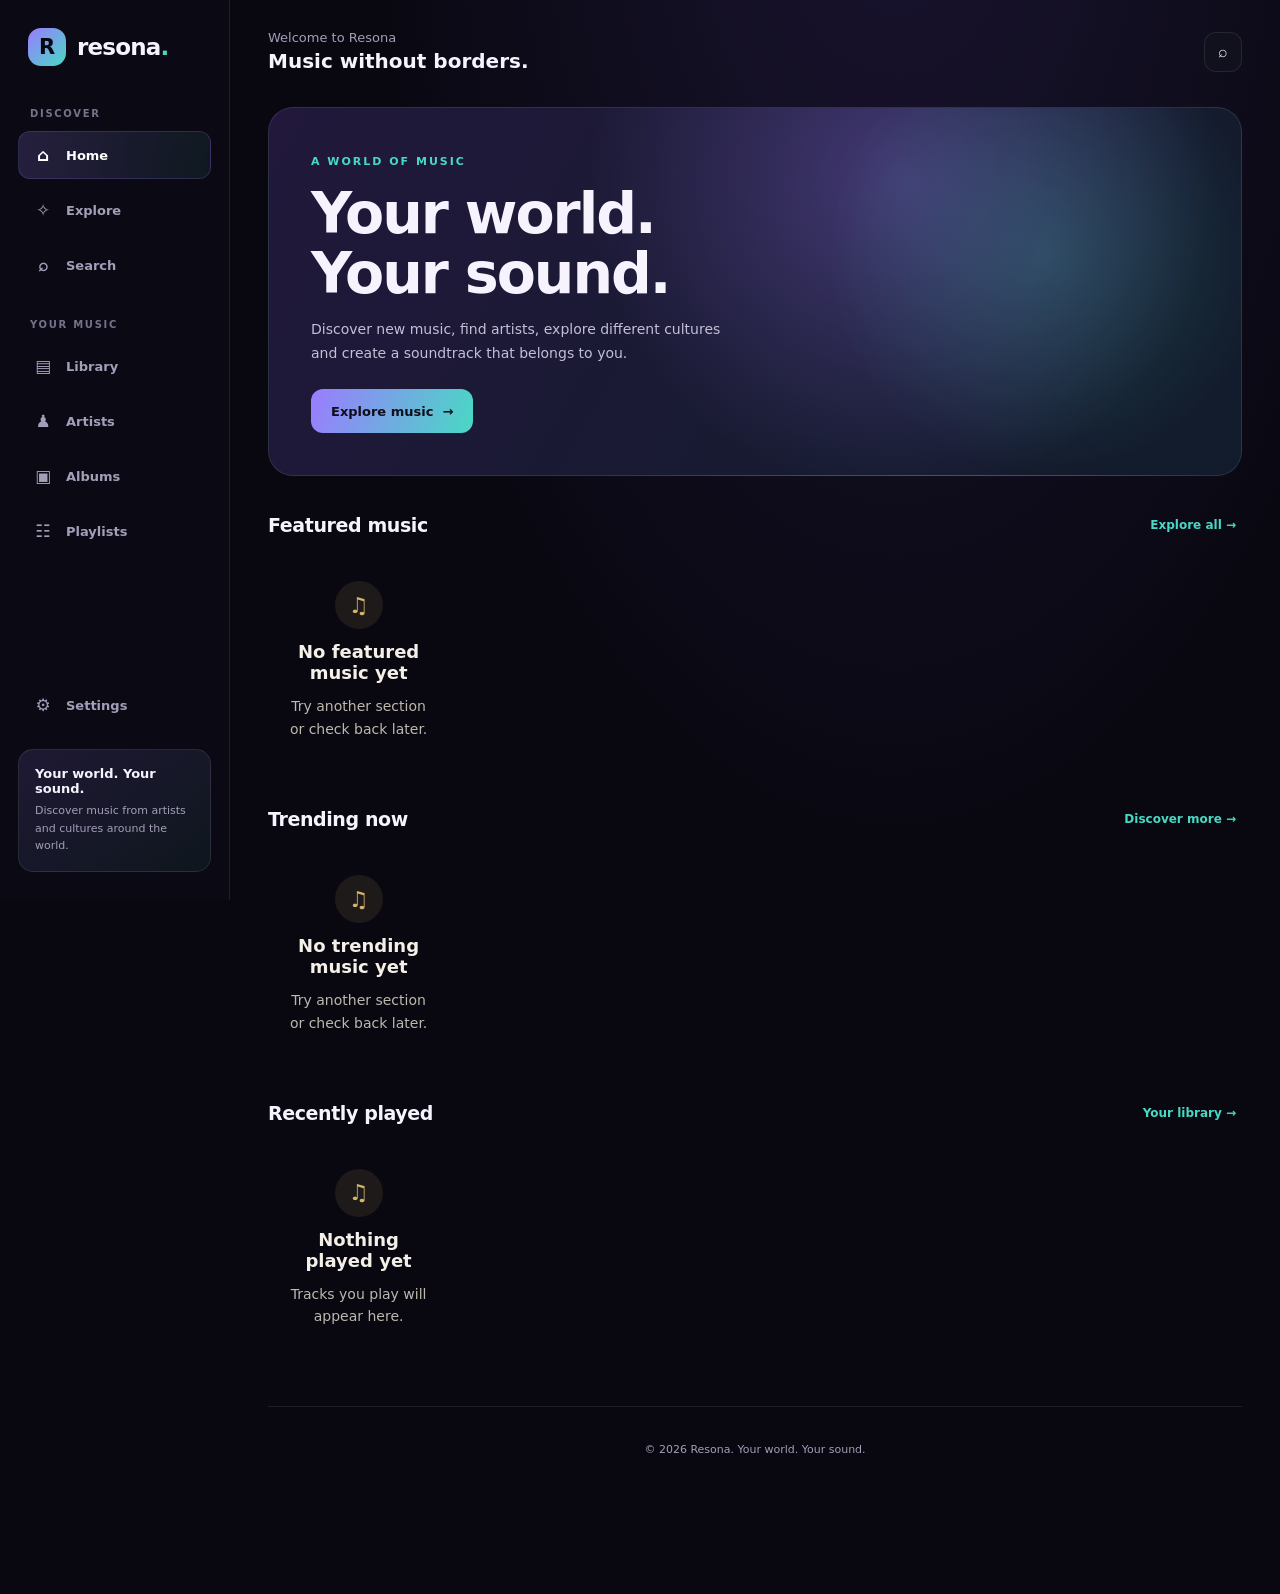
==== commit 6430f51c: "Update index.html" ====
--- a/index.html
+++ b/index.html
@@ -1,1383 +1,1152 @@
 <!DOCTYPE html>
 <html lang="en">
 <head>
-<meta charset="UTF-8">
-<meta name="viewport" content="width=device-width, initial-scale=1, viewport-fit=cover">
-<meta name="theme-color" content="#090812">
-
-<title>Resona — Discover Your Sound</title>
-
-<meta name="description" content="Discover music, explore artists, create playlists and experience music without boundaries with Resona.">
-
-<link rel="preconnect" href="https://fonts.googleapis.com">
-<link rel="preconnect" href="https://fonts.gstatic.com" crossorigin>
-<link href="https://fonts.googleapis.com/css2?family=DM+Sans:wght@400;500;600;700;800&family=Outfit:wght@400;500;600;700;800&display=swap" rel="stylesheet">
-
-<style>
-:root{
-  --bg:#090812;
-  --bg2:#0e0c19;
-  --surface:#151323;
-  --surface2:#1b192b;
-  --surface3:#242137;
-  --border:rgba(255,255,255,.08);
-  --text:#f5f2ff;
-  --muted:#9691aa;
-  --purple:#9c78ff;
-  --purple2:#7551df;
-  --teal:#54dfcf;
-  --danger:#ff6b85;
-  --success:#65e3a1;
-  --radius:18px;
-  --shadow:0 18px 55px rgba(0,0,0,.28);
-}
-
-*{
-  box-sizing:border-box;
-}
-
-html{
-  scroll-behavior:smooth;
-  background:var(--bg);
-}
-
-body{
-  margin:0;
-  min-height:100vh;
-  background:
-    radial-gradient(circle at 85% 0%,rgba(117,81,223,.13),transparent 30%),
-    var(--bg);
-  color:var(--text);
-  font-family:"DM Sans",sans-serif;
-  overflow-x:hidden;
-}
-
-button,input,select{
-  font:inherit;
-}
-
-button{
-  cursor:pointer;
-}
-
-button:focus-visible,
-a:focus-visible,
-input:focus-visible,
-select:focus-visible{
-  outline:2px solid var(--teal);
-  outline-offset:3px;
-}
-
-a{
-  color:inherit;
-  text-decoration:none;
-}
-
-img{
-  max-width:100%;
-}
-
-[hidden]{
-  display:none!important;
-}
-
-/* APP LAYOUT */
-
-.app-layout{
-  min-height:100vh;
-}
-
-.sidebar{
-  position:fixed;
-  inset:0 auto 0 0;
-  width:245px;
-  padding:27px 17px 25px;
-  background:rgba(13,11,23,.96);
-  border-right:1px solid var(--border);
-  z-index:50;
-  display:flex;
-  flex-direction:column;
-  overflow-y:auto;
-}
-
-.brand{
-  display:flex;
-  align-items:center;
-  gap:11px;
-  padding:0 12px;
-  margin-bottom:42px;
-}
-
-.brand-mark{
-  width:39px;
-  height:39px;
-  border-radius:13px;
-  display:grid;
-  place-items:center;
-  color:white;
-  font-family:"Outfit",sans-serif;
-  font-size:21px;
-  font-weight:800;
-  background:linear-gradient(135deg,var(--purple),var(--teal));
-  box-shadow:0 5px 24px rgba(156,120,255,.25);
-}
-
-.brand-name{
-  font-family:"Outfit",sans-serif;
-  font-size:23px;
-  font-weight:800;
-  letter-spacing:-1px;
-}
-
-.brand-name span{
-  color:var(--teal);
-}
-
-.nav-label{
-  padding:0 13px;
-  margin:20px 0 10px;
-  color:#706b83;
-  font-size:10px;
-  font-weight:800;
-  letter-spacing:1.7px;
-  text-transform:uppercase;
-}
-
-.nav-list{
-  display:grid;
-  gap:5px;
-}
-
-.nav-link{
-  min-height:45px;
-  padding:0 13px;
-  display:flex;
-  align-items:center;
-  gap:13px;
-  border-radius:12px;
-  color:var(--muted);
-  font-size:13px;
-  font-weight:600;
-  transition:.2s;
-}
-
-.nav-link:hover{
-  background:rgba(255,255,255,.045);
-  color:var(--text);
-}
-
-.nav-link.active,
-.nav-link.is-active{
-  background:linear-gradient(90deg,rgba(156,120,255,.19),rgba(84,223,207,.06));
-  color:white;
-}
-
-.nav-icon{
-  width:21px;
-  text-align:center;
-  font-size:17px;
-}
-
-.sidebar-bottom{
-  margin-top:auto;
-  padding-top:25px;
-}
-
-.sidebar-note{
-  margin:15px 5px 0;
-  padding:15px;
-  border:1px solid var(--border);
-  border-radius:15px;
-  background:linear-gradient(145deg,rgba(156,120,255,.12),rgba(84,223,207,.04));
-}
-
-.sidebar-note strong{
-  display:block;
-  font-size:12px;
-  margin-bottom:6px;
-}
-
-.sidebar-note p{
-  color:var(--muted);
-  font-size:11px;
-  line-height:1.6;
-  margin:0;
-}
-
-/* MAIN */
-
-.main-area{
-  margin-left:245px;
-  min-height:100vh;
-  padding-bottom:130px;
-}
-
-.topbar{
-  min-height:78px;
-  padding:0 38px;
-  display:flex;
-  align-items:center;
-  justify-content:space-between;
-  border-bottom:1px solid var(--border);
-  background:rgba(9,8,18,.65);
-  backdrop-filter:blur(20px);
-  position:sticky;
-  top:0;
-  z-index:30;
-}
-
-.topbar-title{
-  font-family:"Outfit",sans-serif;
-  font-size:17px;
-  font-weight:700;
-}
-
-.topbar-right{
-  display:flex;
-  align-items:center;
-  gap:12px;
-}
-
-.topbar-badge{
-  color:var(--teal);
-  font-size:11px;
-  font-weight:700;
-  background:rgba(84,223,207,.08);
-  border:1px solid rgba(84,223,207,.15);
-  border-radius:30px;
-  padding:8px 12px;
-}
-
-.page-content{
-  width:100%;
-  max-width:1500px;
-  margin:auto;
-  padding:36px 38px 60px;
-}
-
-.page-section{
-  animation:pageIn .25s ease;
-}
-
-@keyframes pageIn{
-  from{
-    opacity:0;
-    transform:translateY(7px);
-  }
-  to{
-    opacity:1;
-    transform:translateY(0);
-  }
-}
-
-/* TYPOGRAPHY */
-
-.eyebrow{
-  color:var(--teal);
-  font-size:10px;
-  font-weight:800;
-  letter-spacing:2px;
-  text-transform:uppercase;
-  margin-bottom:12px;
-}
-
-.page-heading{
-  font-family:"Outfit",sans-serif;
-  font-size:clamp(28px,4vw,43px);
-  line-height:1.1;
-  letter-spacing:-1.7px;
-  margin:0;
-}
-
-.page-description{
-  color:var(--muted);
-  max-width:620px;
-  font-size:13px;
-  line-height:1.8;
-  margin:12px 0 0;
-}
-
-.section-heading{
-  display:flex;
-  justify-content:space-between;
-  align-items:center;
-  gap:15px;
-  margin:37px 0 17px;
-}
-
-.section-heading h2{
-  font-family:"Outfit",sans-serif;
-  font-size:19px;
-  margin:0;
-  letter-spacing:-.4px;
-}
-
-.section-heading p{
-  color:var(--muted);
-  font-size:11px;
-  margin:5px 0 0;
-}
-
-/* HERO */
-
-.hero{
-  position:relative;
-  overflow:hidden;
-  min-height:310px;
-  border-radius:25px;
-  padding:48px;
-  display:flex;
-  align-items:center;
-  background:
-    radial-gradient(circle at 80% 50%,rgba(84,223,207,.2),transparent 28%),
-    radial-gradient(circle at 75% 0%,rgba(156,120,255,.35),transparent 50%),
-    linear-gradient(120deg,#21183b,#111327 75%);
-  border:1px solid rgba(255,255,255,.09);
-  box-shadow:var(--shadow);
-}
-
-.hero::after{
-  content:"♫";
-  position:absolute;
-  right:8%;
-  top:50%;
-  transform:translateY(-50%) rotate(-12deg);
-  font-size:210px;
-  line-height:1;
-  color:rgba(255,255,255,.07);
-  font-family:"Outfit",sans-serif;
-  pointer-events:none;
-}
-
-.hero-content{
-  max-width:550px;
-  position:relative;
-  z-index:2;
-}
-
-.hero h1{
-  font-family:"Outfit",sans-serif;
-  font-size:clamp(36px,5vw,57px);
-  line-height:1.04;
-  letter-spacing:-2px;
-  margin:0;
-}
-
-.hero h1 span{
-  color:var(--teal);
-}
-
-.hero p{
-  color:#c2bdd2;
-  font-size:13px;
-  line-height:1.8;
-  max-width:430px;
-  margin:17px 0 24px;
-}
-
-.hero-actions{
-  display:flex;
-  gap:11px;
-  flex-wrap:wrap;
-}
-
-.button{
-  min-height:43px;
-  padding:0 19px;
-  border:0;
-  border-radius:11px;
-  font-size:12px;
-  font-weight:800;
-  display:inline-flex;
-  align-items:center;
-  justify-content:center;
-  gap:8px;
-  transition:.2s;
-}
-
-.button:hover{
-  transform:translateY(-2px);
-}
-
-.button-primary{
-  color:#100d1b;
-  background:linear-gradient(110deg,var(--purple),var(--teal));
-}
-
-.button-secondary{
-  color:white;
-  background:rgba(255,255,255,.09);
-  border:1px solid rgba(255,255,255,.12);
-}
-
-.button-danger{
-  color:#ffb3c1;
-  background:rgba(255,107,133,.1);
-  border:1px solid rgba(255,107,133,.2);
-}
-
-/* MUSIC GRIDS */
-
-.music-grid{
-  display:grid;
-  grid-template-columns:repeat(5,minmax(0,1fr));
-  gap:16px;
-}
-
-.resona-track-card{
-  min-width:0;
-  padding:11px;
-  border:1px solid transparent;
-  border-radius:16px;
-  background:var(--surface);
-  position:relative;
-  transition:.2s;
-}
-
-.resona-track-card:hover{
-  background:var(--surface2);
-  border-color:var(--border);
-  transform:translateY(-3px);
-}
-
-.resona-track-card__artwork-button{
-  display:block;
-  width:100%;
-  padding:0;
-  border:0;
-  background:transparent;
-  border-radius:12px;
-  overflow:hidden;
-  aspect-ratio:1;
-}
-
-.resona-track-card__artwork{
-  width:100%;
-  height:100%;
-  display:block;
-  object-fit:cover;
-  background:var(--surface3);
-}
-
-.resona-track-card__title{
-  margin:12px 0 4px;
-  font-size:12px;
-  font-weight:800;
-  overflow:hidden;
-  white-space:nowrap;
-  text-overflow:ellipsis;
-}
-
-.resona-track-card__artist{
-  margin:0;
-  color:var(--muted);
-  font-size:11px;
-  overflow:hidden;
-  white-space:nowrap;
-  text-overflow:ellipsis;
-}
-
-.resona-track-card__duration{
-  display:block;
-  color:#777187;
-  font-size:10px;
-  margin-top:9px;
-}
-
-.resona-track-card__like{
-  position:absolute;
-  top:17px;
-  right:17px;
-  width:31px;
-  height:31px;
-  border:1px solid rgba(255,255,255,.15);
-  border-radius:50%;
-  background:rgba(9,8,18,.75);
-  color:var(--teal);
-  font-size:17px;
-}
-
-/* ENTITY CARDS */
-
-.entity-grid{
-  display:grid;
-  grid-template-columns:repeat(5,minmax(0,1fr));
-  gap:16px;
-}
-
-.resona-entity-card{
-  min-width:0;
-  padding:13px;
-  border:1px solid var(--border);
-  border-radius:16px;
-  background:var(--surface);
-  transition:.2s;
-}
-
-.resona-entity-card:hover{
-  background:var(--surface2);
-  transform:translateY(-3px);
-}
-
-.resona-entity-card img{
-  display:block;
-  width:100%;
-  aspect-ratio:1;
-  object-fit:cover;
-  border-radius:12px;
-  background:var(--surface3);
-}
-
-.resona-entity-card h3{
-  font-size:12px;
-  margin:12px 0 5px;
-}
-
-.resona-entity-card p{
-  color:var(--muted);
-  font-size:10px;
-  line-height:1.6;
-}
-
-/* SEARCH */
-
-.search-box{
-  display:flex;
-  align-items:center;
-  gap:12px;
-  min-height:58px;
-  padding:0 19px;
-  border:1px solid rgba(156,120,255,.25);
-  border-radius:15px;
-  background:var(--surface);
-  margin:27px 0 17px;
-}
-
-.search-box span{
-  color:var(--teal);
-  font-size:20px;
-}
-
-.search-box input{
-  width:100%;
-  min-width:0;
-  color:white;
-  background:transparent;
-  border:0;
-  outline:none;
-  font-size:13px;
-}
-
-.search-box input::placeholder{
-  color:#777187;
-}
-
-.search-filters{
-  display:flex;
-  flex-wrap:wrap;
-  gap:10px;
-  margin-bottom:20px;
-}
-
-.search-filters select{
-  min-height:38px;
-  padding:0 12px;
-  border:1px solid var(--border);
-  border-radius:9px;
-  background:var(--surface);
-  color:var(--muted);
-  font-size:11px;
-}
-
-.search-status{
-  min-height:22px;
-  color:var(--teal);
-  font-size:11px;
-  margin:12px 0;
-}
-
-/* PANELS */
-
-.content-panel{
-  padding:22px;
-  border:1px solid var(--border);
-  border-radius:18px;
-  background:var(--surface);
-  margin-top:20px;
-}
-
-.panel-heading{
-  font-family:"Outfit",sans-serif;
-  font-size:16px;
-  margin:0 0 16px;
-}
-
-.resona-playlist-card{
-  padding:18px;
-  border:1px solid var(--border);
-  border-radius:14px;
-  background:var(--surface2);
-  margin-bottom:12px;
-}
-
-.resona-playlist-card h3{
-  font-size:14px;
-  margin:0 0 8px;
-}
-
-.resona-playlist-card p{
-  color:var(--muted);
-  font-size:11px;
-}
-
-.resona-playlist-card button{
-  color:var(--teal);
-  border:0;
-  background:transparent;
-  padding:5px 0;
-  font-size:11px;
-  font-weight:800;
-}
-
-/* SETTINGS */
-
-.settings-grid{
-  display:grid;
-  grid-template-columns:repeat(2,minmax(0,1fr));
-  gap:15px;
-}
-
-.settings-card{
-  padding:21px;
-  border:1px solid var(--border);
-  border-radius:16px;
-  background:var(--surface);
-}
-
-.settings-card h3{
-  margin:0 0 8px;
-  font-size:14px;
-}
-
-.settings-card p{
-  margin:0 0 16px;
-  color:var(--muted);
-  font-size:11px;
-  line-height:1.7;
-}
-
-/* EMPTY / LOADING */
-
-.resona-empty{
-  padding:35px 20px;
-  text-align:center;
-  color:var(--muted);
-}
-
-.resona-empty-icon{
-  font-size:29px;
-  color:var(--purple);
-  margin-bottom:10px;
-}
-
-.resona-empty h3{
-  color:var(--text);
-  font-size:14px;
-  margin:0 0 7px;
-}
-
-.resona-empty p{
-  font-size:11px;
-  line-height:1.7;
-  margin:0;
-}
-
-.loading-state,
-.error-state{
-  padding:25px;
-  text-align:center;
-  color:var(--muted);
-  font-size:12px;
-}
-
-/* MINI PLAYER */
-
-.mini-player{
-  position:fixed;
-  left:265px;
-  right:20px;
-  bottom:15px;
-  z-index:80;
-  min-height:76px;
-  padding:10px 16px;
-  display:flex;
-  align-items:center;
-  gap:17px;
-  background:rgba(24,21,39,.96);
-  border:1px solid rgba(255,255,255,.1);
-  border-radius:17px;
-  box-shadow:0 15px 50px rgba(0,0,0,.5);
-  backdrop-filter:blur(20px);
-}
-
-.mini-player-info{
-  flex:1;
-  min-width:0;
-  cursor:pointer;
-  border:0;
-  text-align:left;
-  color:white;
-  background:transparent;
-}
-
-.mini-player-info strong{
-  display:block;
-  font-size:12px;
-  overflow:hidden;
-  white-space:nowrap;
-  text-overflow:ellipsis;
-}
-
-.mini-player-info span{
-  display:block;
-  color:var(--muted);
-  font-size:10px;
-  margin-top:5px;
-  overflow:hidden;
-  white-space:nowrap;
-  text-overflow:ellipsis;
-}
-
-.mini-controls{
-  display:flex;
-  align-items:center;
-  gap:9px;
-}
-
-.player-control{
-  width:35px;
-  height:35px;
-  border:0;
-  border-radius:50%;
-  background:transparent;
-  color:white;
-  font-size:16px;
-}
-
-.player-control:hover{
-  background:rgba(255,255,255,.09);
-}
-
-.player-control-main{
-  width:41px;
-  height:41px;
-  color:#100d1b;
-  background:linear-gradient(130deg,var(--purple),var(--teal));
-  font-size:15px;
-}
-
-/* NOW PLAYING */
-
-.now-playing{
-  position:fixed;
-  inset:0;
-  z-index:120;
-  display:flex;
-  align-items:center;
-  justify-content:center;
-  padding:20px;
-  background:rgba(5,4,12,.94);
-  backdrop-filter:blur(25px);
-}
-
-.now-playing-inner{
-  position:relative;
-  width:100%;
-  max-width:490px;
-  padding:35px;
-  text-align:center;
-  border:1px solid var(--border);
-  border-radius:25px;
-  background:linear-gradient(145deg,#1a1730,#0e0c19);
-  box-shadow:var(--shadow);
-}
-
-.now-playing-close{
-  position:absolute;
-  top:17px;
-  right:17px;
-  width:35px;
-  height:35px;
-  border:1px solid var(--border);
-  border-radius:50%;
-  color:white;
-  background:rgba(255,255,255,.06);
-}
-
-.now-playing-cover{
-  width:min(65vw,250px);
-  aspect-ratio:1;
-  object-fit:cover;
-  border-radius:18px;
-  background:var(--surface3);
-  box-shadow:0 20px 60px rgba(0,0,0,.45);
-  margin:15px auto 25px;
-}
-
-.now-playing-inner h2{
-  font-family:"Outfit",sans-serif;
-  font-size:21px;
-  margin:0;
-}
-
-.now-playing-inner p{
-  color:var(--muted);
-  font-size:12px;
-  margin:8px 0 24px;
-}
-
-.player-progress{
-  width:100%;
-  height:6px;
-  border-radius:20px;
-  background:rgba(255,255,255,.13);
-  cursor:pointer;
-  position:relative;
-  margin:15px 0 8px;
-}
-
-.player-progress-fill{
-  height:100%;
-  width:0;
-  border-radius:20px;
-  background:linear-gradient(90deg,var(--purple),var(--teal));
-}
-
-.player-times{
-  display:flex;
-  justify-content:space-between;
-  color:var(--muted);
-  font-size:10px;
-}
-
-.now-playing-controls{
-  display:flex;
-  align-items:center;
-  justify-content:center;
-  gap:25px;
-  margin-top:22px;
-}
-
-.now-playing-controls .player-control{
-  width:45px;
-  height:45px;
-  font-size:19px;
-}
-
-.now-playing-controls .player-control-main{
-  width:58px;
-  height:58px;
-  font-size:20px;
-}
-
-.player-message{
-  min-height:20px;
-  color:var(--teal);
-  font-size:11px;
-  margin-top:15px;
-}
-
-/* MOBILE NAV */
-
-.mobile-nav{
-  display:none;
-}
-
-/* FOOTER */
-
-.footer{
-  padding:25px 38px;
-  color:#706b83;
-  border-top:1px solid var(--border);
-  font-size:10px;
-  line-height:1.8;
-}
-
-.footer strong{
-  color:#c8c1db;
-}
-
-/* RESPONSIVE */
-
-@media(max-width:1150px){
-  .music-grid,
-  .entity-grid{
-    grid-template-columns:repeat(4,minmax(0,1fr));
-  }
-}
-
-@media(max-width:900px){
-  .sidebar{
-    width:205px;
-  }
-
-  .main-area{
-    margin-left:205px;
-  }
-
-  .mini-player{
-    left:220px;
-  }
-
-  .page-content{
-    padding:27px 24px 50px;
-  }
-
-  .topbar{
-    padding:0 24px;
-  }
-
-  .music-grid,
-  .entity-grid{
-    grid-template-columns:repeat(3,minmax(0,1fr));
-  }
-
-  .hero{
-    padding:35px;
-  }
-}
-
-@media(max-width:650px){
-  .sidebar{
-    display:none;
-  }
-
-  .main-area{
-    margin-left:0;
-    padding-bottom:150px;
-  }
-
-  .topbar{
-    min-height:65px;
-    padding:0 18px;
-  }
-
-  .page-content{
-    padding:23px 17px 35px;
-  }
-
-  .hero{
-    min-height:310px;
-    padding:28px 23px;
-    border-radius:19px;
-  }
-
-  .hero::after{
-    right:-15px;
-    font-size:150px;
-  }
-
-  .hero h1{
-    font-size:39px;
-  }
-
-  .hero p{
-    font-size:12px;
-  }
-
-  .music-grid,
-  .entity-grid{
-    grid-template-columns:repeat(2,minmax(0,1fr));
-    gap:11px;
-  }
-
-  .section-heading{
-    margin-top:30px;
-  }
-
-  .section-heading h2{
-    font-size:17px;
-  }
-
-  .settings-grid{
-    grid-template-columns:1fr;
-  }
-
-  .mini-player{
-    left:10px;
-    right:10px;
-    bottom:75px;
-    min-height:68px;
-    padding:8px 11px;
-    gap:8px;
-  }
-
-  .mini-controls{
-    gap:1px;
-  }
-
-  .player-control{
-    width:32px;
-    height:32px;
-    font-size:14px;
-  }
-
-  .player-control-main{
-    width:37px;
-    height:37px;
-  }
-
-  .mobile-nav{
-    position:fixed;
-    inset:auto 0 0;
-    z-index:90;
-    min-height:65px;
-    padding:8px 5px max(8px,env(safe-area-inset-bottom));
-    display:flex;
-    align-items:center;
-    justify-content:space-around;
-    background:rgba(13,11,23,.97);
-    border-top:1px solid var(--border);
-    backdrop-filter:blur(20px);
-  }
-
-  .mobile-nav .nav-link{
-    flex:1;
-    min-height:49px;
-    padding:5px 2px;
-    flex-direction:column;
-    justify-content:center;
-    gap:3px;
-    border-radius:9px;
-    font-size:9px;
-  }
-
-  .mobile-nav .nav-icon{
-    font-size:17px;
-  }
-
-  .footer{
-    padding:20px;
-  }
-
-  .now-playing-inner{
-    padding:25px 19px;
-  }
-}
-
-@media(max-width:370px){
-  .hero h1{
-    font-size:33px;
-  }
-
-  .mini-player-info strong{
-    font-size:10px;
-  }
-
-  .mini-player-info span{
-    font-size:9px;
-  }
-}
-</style>
+  <meta charset="UTF-8">
+  <meta name="viewport" content="width=device-width, initial-scale=1, viewport-fit=cover">
+  <meta name="theme-color" content="#090811">
+
+  <title>Resona — Your World. Your Sound.</title>
+  <meta name="description" content="Discover music, explore artists, build your library and enjoy your sound with Resona.">
+
+  <style>
+    :root {
+      --bg: #090811;
+      --surface: #11101d;
+      --surface-2: #181629;
+      --surface-3: #211e35;
+      --border: rgba(255,255,255,.09);
+      --text: #f6f3ff;
+      --muted: #a49eb9;
+      --purple: #9b7bff;
+      --purple-2: #7655df;
+      --teal: #48d9c4;
+      --danger: #ff6e83;
+      --radius: 18px;
+      --sidebar-width: 230px;
+      --player-height: 82px;
+    }
+
+    * {
+      box-sizing: border-box;
+    }
+
+    html {
+      scroll-behavior: smooth;
+    }
+
+    body {
+      margin: 0;
+      min-height: 100vh;
+      background:
+        radial-gradient(ellipse at 70% -15%, rgba(120,85,220,.16), transparent 42%),
+        var(--bg);
+      color: var(--text);
+      font-family: Inter, ui-sans-serif, system-ui, -apple-system, BlinkMacSystemFont, "Segoe UI", sans-serif;
+    }
+
+    button, input, select {
+      font: inherit;
+    }
+
+    button {
+      cursor: pointer;
+    }
+
+    button:focus-visible,
+    a:focus-visible,
+    input:focus-visible,
+    select:focus-visible {
+      outline: 2px solid var(--teal);
+      outline-offset: 3px;
+    }
+
+    a {
+      color: inherit;
+      text-decoration: none;
+    }
+
+    [hidden] {
+      display: none !important;
+    }
+
+    .app-layout {
+      min-height: 100vh;
+    }
+
+    /* SIDEBAR */
+
+    .sidebar {
+      position: fixed;
+      inset: 0 auto 0 0;
+      width: var(--sidebar-width);
+      padding: 28px 18px;
+      background: rgba(12,11,21,.94);
+      border-right: 1px solid var(--border);
+      display: flex;
+      flex-direction: column;
+      z-index: 30;
+    }
+
+    .brand {
+      display: flex;
+      align-items: center;
+      gap: 11px;
+      padding: 0 10px;
+      margin-bottom: 42px;
+    }
+
+    .brand-mark {
+      width: 38px;
+      height: 38px;
+      display: grid;
+      place-items: center;
+      border-radius: 13px;
+      background: linear-gradient(135deg, var(--purple), var(--teal));
+      color: #090811;
+      font-size: 21px;
+      font-weight: 900;
+    }
+
+    .brand-name {
+      font-size: 23px;
+      font-weight: 800;
+      letter-spacing: -.8px;
+    }
+
+    .brand-name span {
+      color: var(--teal);
+    }
+
+    .nav-label {
+      color: #77718d;
+      font-size: 10px;
+      font-weight: 800;
+      letter-spacing: 1.7px;
+      text-transform: uppercase;
+      padding: 0 12px;
+      margin: 0 0 12px;
+    }
+
+    .nav-list {
+      display: grid;
+      gap: 7px;
+    }
+
+    .nav-link {
+      display: flex;
+      align-items: center;
+      gap: 13px;
+      width: 100%;
+      padding: 13px 14px;
+      border: 1px solid transparent;
+      border-radius: 12px;
+      background: transparent;
+      color: var(--muted);
+      font-size: 13px;
+      font-weight: 650;
+      text-align: left;
+      transition: .2s ease;
+    }
+
+    .nav-link:hover {
+      background: rgba(255,255,255,.045);
+      color: var(--text);
+    }
+
+    .nav-link.is-active,
+    .nav-link.active {
+      color: white;
+      background: linear-gradient(100deg, rgba(155,123,255,.19), rgba(72,217,196,.07));
+      border-color: rgba(155,123,255,.2);
+    }
+
+    .nav-icon {
+      width: 20px;
+      text-align: center;
+      font-size: 17px;
+    }
+
+    .sidebar-bottom {
+      margin-top: auto;
+    }
+
+    .sidebar-note {
+      padding: 16px;
+      border-radius: 15px;
+      background: linear-gradient(145deg, rgba(155,123,255,.14), rgba(72,217,196,.06));
+      border: 1px solid var(--border);
+    }
+
+    .sidebar-note strong {
+      display: block;
+      font-size: 13px;
+      margin-bottom: 6px;
+    }
+
+    .sidebar-note p {
+      color: var(--muted);
+      font-size: 11px;
+      line-height: 1.6;
+      margin: 0;
+    }
+
+    /* MAIN */
+
+    .main-area {
+      margin-left: var(--sidebar-width);
+      min-height: 100vh;
+      padding: 30px 38px calc(var(--player-height) + 45px);
+    }
+
+    .topbar {
+      display: flex;
+      align-items: center;
+      justify-content: space-between;
+      gap: 20px;
+      margin-bottom: 34px;
+    }
+
+    .topbar-title {
+      color: var(--muted);
+      font-size: 13px;
+    }
+
+    .topbar-title strong {
+      display: block;
+      color: var(--text);
+      font-size: 20px;
+      margin-top: 4px;
+    }
+
+    .topbar-actions {
+      display: flex;
+      align-items: center;
+      gap: 10px;
+    }
+
+    .icon-button,
+    .secondary-button {
+      min-height: 40px;
+      border: 1px solid var(--border);
+      border-radius: 12px;
+      background: var(--surface);
+      color: var(--text);
+      padding: 9px 13px;
+    }
+
+    .icon-button:hover,
+    .secondary-button:hover {
+      border-color: rgba(155,123,255,.5);
+      background: var(--surface-2);
+    }
+
+    .page {
+      width: 100%;
+      max-width: 1500px;
+      margin: 0 auto;
+    }
+
+    .page-heading {
+      margin: 0 0 8px;
+      font-size: clamp(26px, 4vw, 36px);
+      letter-spacing: -1.2px;
+    }
+
+    .page-description {
+      color: var(--muted);
+      font-size: 14px;
+      line-height: 1.7;
+      margin: 0 0 28px;
+    }
+
+    /* HOME HERO */
+
+    .hero {
+      position: relative;
+      overflow: hidden;
+      min-height: 285px;
+      padding: 42px;
+      display: flex;
+      align-items: center;
+      border-radius: 25px;
+      border: 1px solid rgba(255,255,255,.1);
+      background:
+        radial-gradient(circle at 80% 40%, rgba(72,217,196,.2), transparent 27%),
+        radial-gradient(circle at 65% 20%, rgba(155,123,255,.32), transparent 45%),
+        linear-gradient(120deg, #21183b, #111c2b);
+      margin-bottom: 38px;
+    }
+
+    .hero-content {
+      position: relative;
+      z-index: 1;
+      max-width: 550px;
+    }
+
+    .eyebrow {
+      color: var(--teal);
+      font-size: 11px;
+      font-weight: 800;
+      letter-spacing: 2px;
+      text-transform: uppercase;
+    }
+
+    .hero h1 {
+      font-size: clamp(34px, 5vw, 57px);
+      line-height: 1.06;
+      letter-spacing: -2px;
+      margin: 14px 0;
+    }
+
+    .hero p {
+      color: #c4bfd6;
+      max-width: 430px;
+      font-size: 14px;
+      line-height: 1.7;
+      margin: 0 0 24px;
+    }
+
+    .primary-button {
+      display: inline-flex;
+      justify-content: center;
+      align-items: center;
+      gap: 9px;
+      min-height: 44px;
+      padding: 12px 20px;
+      border: 0;
+      border-radius: 12px;
+      color: #100d1c;
+      background: linear-gradient(110deg, var(--purple), var(--teal));
+      font-size: 13px;
+      font-weight: 800;
+    }
+
+    .primary-button:hover {
+      filter: brightness(1.1);
+      transform: translateY(-1px);
+    }
+
+    /* SECTIONS AND CARDS */
+
+    .content-section {
+      margin-bottom: 40px;
+    }
+
+    .section-heading {
+      display: flex;
+      justify-content: space-between;
+      align-items: center;
+      gap: 15px;
+      margin-bottom: 17px;
+    }
+
+    .section-heading h2 {
+      font-size: 19px;
+      letter-spacing: -.4px;
+      margin: 0;
+    }
+
+    .section-heading button {
+      color: var(--teal);
+      background: transparent;
+      border: 0;
+      font-size: 12px;
+      font-weight: 700;
+    }
+
+    .card-grid {
+      display: grid;
+      grid-template-columns: repeat(auto-fill, minmax(155px, 1fr));
+      gap: 17px;
+    }
+
+    .track-grid,
+    .entity-grid {
+      display: grid;
+      grid-template-columns: repeat(auto-fill, minmax(155px, 1fr));
+      gap: 17px;
+    }
+
+    .track-card,
+    .entity-card,
+    .resona-track-card {
+      min-width: 0;
+      padding: 12px;
+      border: 1px solid var(--border);
+      border-radius: 16px;
+      background: rgba(255,255,255,.025);
+      transition: .2s ease;
+    }
+
+    .track-card:hover,
+    .entity-card:hover,
+    .resona-track-card:hover {
+      background: rgba(255,255,255,.055);
+      border-color: rgba(155,123,255,.35);
+      transform: translateY(-3px);
+    }
+
+    .track-card img,
+    .entity-card img,
+    .resona-track-card img {
+      display: block;
+      width: 100%;
+      aspect-ratio: 1;
+      object-fit: cover;
+      border-radius: 11px;
+      background: var(--surface-3);
+      margin-bottom: 12px;
+    }
+
+    .track-card h3,
+    .entity-card h3,
+    .resona-track-card h3 {
+      overflow: hidden;
+      white-space: nowrap;
+      text-overflow: ellipsis;
+      font-size: 13px;
+      margin: 0 0 5px;
+    }
+
+    .track-card p,
+    .entity-card p,
+    .resona-track-card p {
+      overflow: hidden;
+      white-space: nowrap;
+      text-overflow: ellipsis;
+      color: var(--muted);
+      font-size: 11px;
+      margin: 0;
+    }
+
+    .empty-state {
+      grid-column: 1 / -1;
+      padding: 28px 20px;
+      border: 1px dashed rgba(255,255,255,.13);
+      border-radius: 15px;
+      color: var(--muted);
+      text-align: center;
+      font-size: 13px;
+      line-height: 1.7;
+    }
+
+    /* SEARCH */
+
+    .search-box {
+      display: flex;
+      align-items: center;
+      gap: 12px;
+      width: 100%;
+      max-width: 720px;
+      padding: 0 17px;
+      border: 1px solid var(--border);
+      border-radius: 14px;
+      background: var(--surface);
+      margin-bottom: 22px;
+    }
+
+    .search-box span {
+      color: var(--teal);
+      font-size: 19px;
+    }
+
+    .search-box input {
+      width: 100%;
+      min-height: 52px;
+      border: 0;
+      outline: 0;
+      background: transparent;
+      color: var(--text);
+      font-size: 14px;
+    }
+
+    .search-box input::placeholder {
+      color: #77718d;
+    }
+
+    .filter-row {
+      display: flex;
+      flex-wrap: wrap;
+      gap: 10px;
+      margin-bottom: 25px;
+    }
+
+    .filter-row select {
+      min-width: 130px;
+      padding: 11px 13px;
+      border: 1px solid var(--border);
+      border-radius: 10px;
+      background: var(--surface);
+      color: var(--text);
+      font-size: 12px;
+    }
+
+    .filter-row option {
+      background: var(--surface);
+    }
+
+    .status-text {
+      color: var(--muted);
+      font-size: 12px;
+      margin: 10px 0 20px;
+    }
+
+    /* LIBRARY / SETTINGS */
+
+    .library-toolbar {
+      display: flex;
+      flex-wrap: wrap;
+      gap: 10px;
+      margin-bottom: 25px;
+    }
+
+    .danger-button {
+      color: var(--danger);
+      border-color: rgba(255,110,131,.25);
+    }
+
+    .settings-card {
+      padding: 20px;
+      margin-bottom: 15px;
+      border: 1px solid var(--border);
+      border-radius: 16px;
+      background: var(--surface);
+    }
+
+    .settings-card h3 {
+      font-size: 15px;
+      margin: 0 0 8px;
+    }
+
+    .settings-card p {
+      color: var(--muted);
+      font-size: 12px;
+      line-height: 1.7;
+      margin: 0 0 15px;
+    }
+
+    /* MINI PLAYER */
+
+    .mini-player {
+      position: fixed;
+      z-index: 50;
+      left: calc(var(--sidebar-width) + 20px);
+      right: 20px;
+      bottom: 14px;
+      min-height: 72px;
+      padding: 10px 16px;
+      display: flex;
+      align-items: center;
+      gap: 18px;
+      border: 1px solid rgba(255,255,255,.12);
+      border-radius: 17px;
+      background: rgba(19,17,31,.96);
+      backdrop-filter: blur(20px);
+      box-shadow: 0 12px 45px rgba(0,0,0,.35);
+    }
+
+    .mini-track {
+      display: flex;
+      align-items: center;
+      gap: 11px;
+      min-width: 0;
+      flex: 1;
+      cursor: pointer;
+    }
+
+    .mini-track img {
+      width: 48px;
+      height: 48px;
+      border-radius: 10px;
+      object-fit: cover;
+      background: var(--surface-3);
+    }
+
+    .mini-track-info {
+      min-width: 0;
+    }
+
+    .mini-track-info strong,
+    .mini-track-info span {
+      display: block;
+      overflow: hidden;
+      white-space: nowrap;
+      text-overflow: ellipsis;
+    }
+
+    .mini-track-info strong {
+      font-size: 12px;
+      margin-bottom: 5px;
+    }
+
+    .mini-track-info span {
+      color: var(--muted);
+      font-size: 10px;
+    }
+
+    .player-controls {
+      display: flex;
+      align-items: center;
+      justify-content: center;
+      gap: 12px;
+    }
+
+    .player-controls button,
+    .mini-player button {
+      border: 0;
+      background: transparent;
+      color: var(--text);
+      font-size: 18px;
+      min-width: 32px;
+      min-height: 34px;
+    }
+
+    .player-controls .play-button,
+    .mini-player .play-button {
+      width: 42px;
+      height: 42px;
+      border-radius: 50%;
+      color: #100d1c;
+      background: linear-gradient(120deg, var(--purple), var(--teal));
+      font-size: 17px;
+      font-weight: 900;
+    }
+
+    /* NOW PLAYING */
+
+    .now-playing {
+      position: fixed;
+      z-index: 100;
+      inset: 0;
+      padding: 25px;
+      display: grid;
+      place-items: center;
+      background: rgba(5,4,12,.96);
+      backdrop-filter: blur(20px);
+      overflow-y: auto;
+    }
+
+    .now-playing-inner {
+      width: 100%;
+      max-width: 850px;
+      margin: auto;
+    }
+
+    .now-playing-top {
+      display: flex;
+      justify-content: space-between;
+      align-items: center;
+      margin-bottom: 35px;
+    }
+
+    .now-playing-top span {
+      color: var(--muted);
+      font-size: 12px;
+      letter-spacing: 1px;
+      text-transform: uppercase;
+    }
+
+    .now-playing-content {
+      display: grid;
+      grid-template-columns: minmax(220px, 1fr) minmax(220px, 1fr);
+      align-items: center;
+      gap: 45px;
+    }
+
+    .now-playing-cover {
+      width: 100%;
+      max-width: 370px;
+      aspect-ratio: 1;
+      object-fit: cover;
+      border-radius: 22px;
+      background: var(--surface-3);
+      box-shadow: 0 20px 80px rgba(0,0,0,.4);
+    }
+
+    .now-playing-info h2 {
+      font-size: clamp(25px, 4vw, 38px);
+      margin: 0 0 9px;
+      letter-spacing: -1px;
+    }
+
+    .now-playing-info > p {
+      color: var(--muted);
+      margin: 0 0 25px;
+      font-size: 14px;
+    }
+
+    .player-message {
+      min-height: 20px;
+      color: var(--teal);
+      font-size: 11px;
+      margin-bottom: 15px;
+    }
+
+    .progress-track {
+      width: 100%;
+      height: 6px;
+      border-radius: 10px;
+      background: rgba(255,255,255,.15);
+      cursor: pointer;
+      overflow: hidden;
+    }
+
+    .progress-fill {
+      width: 0;
+      height: 100%;
+      border-radius: inherit;
+      background: linear-gradient(90deg, var(--purple), var(--teal));
+    }
+
+    .time-row {
+      display: flex;
+      justify-content: space-between;
+      color: var(--muted);
+      font-size: 10px;
+      margin-top: 9px;
+    }
+
+    .now-playing-controls {
+      display: flex;
+      align-items: center;
+      justify-content: center;
+      gap: 20px;
+      margin-top: 25px;
+    }
+
+    .now-playing-controls button {
+      border: 0;
+      background: transparent;
+      color: var(--text);
+      font-size: 21px;
+      min-width: 38px;
+      min-height: 40px;
+    }
+
+    .now-playing-controls .play-button {
+      width: 58px;
+      height: 58px;
+      border-radius: 50%;
+      color: #100d1c;
+      background: linear-gradient(120deg, var(--purple), var(--teal));
+      font-size: 22px;
+    }
+
+    /* FOOTER */
+
+    .footer {
+      padding: 25px 0 0;
+      margin-top: 50px;
+      border-top: 1px solid var(--border);
+      color: var(--muted);
+      font-size: 11px;
+      text-align: center;
+    }
+
+    /* MOBILE */
+
+    .mobile-header {
+      display: none;
+    }
+
+    .mobile-nav {
+      display: none;
+    }
+
+    @media (max-width: 900px) {
+      :root {
+        --sidebar-width: 190px;
+      }
+
+      .main-area {
+        padding-left: 25px;
+        padding-right: 25px;
+      }
+
+      .now-playing-content {
+        gap: 25px;
+      }
+    }
+
+    @media (max-width: 650px) {
+      :root {
+        --player-height: 70px;
+      }
+
+      .sidebar {
+        display: none;
+      }
+
+      .mobile-header {
+        position: sticky;
+        top: 0;
+        z-index: 35;
+        display: flex;
+        align-items: center;
+        justify-content: space-between;
+        padding: 13px 17px;
+        background: rgba(9,8,17,.94);
+        border-bottom: 1px solid var(--border);
+        backdrop-filter: blur(15px);
+      }
+
+      .mobile-header .brand {
+        margin: 0;
+        padding: 0;
+      }
+
+      .mobile-header .brand-mark {
+        width: 33px;
+        height: 33px;
+      }
+
+      .mobile-header .brand-name {
+        font-size: 20px;
+      }
+
+      .main-area {
+        margin: 0;
+        padding: 23px 16px calc(var(--player-height) + 75px);
+      }
+
+      .topbar {
+        margin-bottom: 24px;
+      }
+
+      .hero {
+        min-height: 270px;
+        padding: 27px 23px;
+        border-radius: 20px;
+      }
+
+      .hero h1 {
+        font-size: 39px;
+      }
+
+      .card-grid,
+      .track-grid,
+      .entity-grid {
+        grid-template-columns: repeat(2, minmax(0, 1fr));
+        gap: 11px;
+      }
+
+      .track-card,
+      .entity-card,
+      .resona-track-card {
+        padding: 9px;
+      }
+
+      .mini-player {
+        left: 8px;
+        right: 8px;
+        bottom: 65px;
+        min-height: 62px;
+        padding: 8px 10px;
+        gap: 8px;
+        border-radius: 14px;
+      }
+
+      .mini-track img {
+        width: 42px;
+        height: 42px;
+      }
+
+      .mini-track-info strong {
+        font-size: 11px;
+      }
+
+      .mini-track-info span {
+        font-size: 9px;
+      }
+
+      .mini-player .player-controls {
+        gap: 2px;
+      }
+
+      .mini-player .player-controls button {
+        min-width: 28px;
+        font-size: 15px;
+      }
+
+      .mini-player .play-button {
+        width: 36px;
+        height: 36px;
+      }
+
+      .mobile-nav {
+        position: fixed;
+        z-index: 40;
+        inset: auto 0 0;
+        display: flex;
+        justify-content: space-around;
+        align-items: center;
+        min-height: 59px;
+        padding: 5px 4px env(safe-area-inset-bottom);
+        background: rgba(12,11,21,.97);
+        border-top: 1px solid var(--border);
+      }
+
+      .mobile-nav .nav-link {
+        display: grid;
+        justify-items: center;
+        gap: 3px;
+        padding: 6px 8px;
+        font-size: 9px;
+        border: 0;
+        background: transparent;
+      }
+
+      .mobile-nav .nav-icon {
+        font-size: 17px;
+      }
+
+      .now-playing {
+        padding: 18px;
+      }
+
+      .now-playing-top {
+        margin-bottom: 25px;
+      }
+
+      .now-playing-content {
+        grid-template-columns: 1fr;
+        gap: 24px;
+        justify-items: center;
+      }
+
+      .now-playing-cover {
+        width: min(75vw, 310px);
+      }
+
+      .now-playing-info {
+        width: 100%;
+        max-width: 400px;
+        text-align: center;
+      }
+
+      .now-playing-info h2 {
+        font-size: 25px;
+      }
+
+      .now-playing-controls {
+        gap: 13px;
+      }
+
+      .footer {
+        margin-top: 35px;
+      }
+    }
+  </style>
 </head>
 
 <body>
 
-<div class="app-layout">
-
-  <!-- DESKTOP SIDEBAR -->
-
-  <aside class="sidebar">
-
-    <a href="#home" class="brand" data-navigate="home">
-      <div class="brand-mark">R</div>
-      <div class="brand-name">resona<span>.</span></div>
-    </a>
-
-    <div class="nav-label">Discover</div>
-
-    <nav class="nav-list" aria-label="Main navigation">
-
-      <a href="#home" class="nav-link" data-navigate="home">
-        <span class="nav-icon">⌂</span>
-        Home
+  <div class="app-layout">
+
+    <!-- DESKTOP SIDEBAR -->
+    <aside class="sidebar">
+      <a href="#home" class="brand" data-navigate="home" aria-label="Resona home">
+        <span class="brand-mark">R</span>
+        <span class="brand-name">resona<span>.</span></span>
       </a>
 
-      <a href="#explore" class="nav-link" data-navigate="explore">
-        <span class="nav-icon">✧</span>
-        Explore
-      </a>
-
-      <a href="#search" class="nav-link" data-navigate="search">
-        <span class="nav-icon">⌕</span>
-        Search
-      </a>
-
-    </nav>
-
-    <div class="nav-label">Your music</div>
-
-    <nav class="nav-list" aria-label="Your music">
-
-      <a href="#library" class="nav-link" data-navigate="library">
-        <span class="nav-icon">▤</span>
-        Library
-      </a>
-
-      <a href="#artists" class="nav-link" data-navigate="artists">
-        <span class="nav-icon">♬</span>
-        Artists
-      </a>
-
-      <a href="#albums" class="nav-link" data-navigate="albums">
-        <span class="nav-icon">▣</span>
-        Albums
-      </a>
-
-      <a href="#playlists" class="nav-link" data-navigate="playlists">
-        <span class="nav-icon">☷</span>
-        Playlists
-      </a>
-
-    </nav>
-
-    <div class="sidebar-bottom">
-
-      <nav class="nav-list">
-        <a href="#settings" class="nav-link" data-navigate="settings">
-          <span class="nav-icon">⚙</span>
-          Settings
+      <p class="nav-label">Discover</p>
+
+      <nav class="nav-list" aria-label="Main navigation">
+        <a href="#home" class="nav-link is-active" data-navigate="home">
+          <span class="nav-icon">⌂</span> Home
+        </a>
+        <a href="#explore" class="nav-link" data-navigate="explore">
+          <span class="nav-icon">✧</span> Explore
+        </a>
+        <a href="#search" class="nav-link" data-navigate="search">
+          <span class="nav-icon">⌕</span> Search
         </a>
       </nav>
 
-      <div class="sidebar-note">
-        <strong>Music has no boundaries.</strong>
-        <p>Discover sounds, artists and cultures from around the world.</p>
+      <p class="nav-label" style="margin-top:30px">Your music</p>
+
+      <nav class="nav-list" aria-label="Your music">
+        <a href="#library" class="nav-link" data-navigate="library">
+          <span class="nav-icon">▤</span> Library
+        </a>
+        <a href="#artists" class="nav-link" data-navigate="artists">
+          <span class="nav-icon">♟</span> Artists
+        </a>
+        <a href="#albums" class="nav-link" data-navigate="albums">
+          <span class="nav-icon">▣</span> Albums
+        </a>
+        <a href="#playlists" class="nav-link" data-navigate="playlists">
+          <span class="nav-icon">☷</span> Playlists
+        </a>
+      </nav>
+
+      <div class="sidebar-bottom">
+        <nav class="nav-list" style="margin-bottom:20px">
+          <a href="#settings" class="nav-link" data-navigate="settings">
+            <span class="nav-icon">⚙</span> Settings
+          </a>
+        </nav>
+
+        <div class="sidebar-note">
+          <strong>Your world. Your sound.</strong>
+          <p>Discover music from artists and cultures around the world.</p>
+        </div>
       </div>
-
-    </div>
-
-  </aside>
-
-
-  <!-- MAIN CONTENT -->
-
-  <main class="main-area">
-
-    <header class="topbar">
-
-      <div class="topbar-title">Your music universe</div>
-
-      <div class="topbar-right">
-        <span class="topbar-badge">DISCOVER • LISTEN • CONNECT</span>
+    </aside>
+
+    <!-- MOBILE HEADER -->
+    <header class="mobile-header">
+      <a href="#home" class="brand" data-navigate="home">
+        <span class="brand-mark">R</span>
+        <span class="brand-name">resona<span>.</span></span>
+      </a>
+
+      <button class="icon-button" data-navigate="settings" aria-label="Settings">⚙</button>
+    </header>
+
+    <!-- MAIN CONTENT -->
+    <main class="main-area">
+
+      <div class="topbar">
+        <div class="topbar-title">
+          Welcome to Resona
+          <strong>Music without borders.</strong>
+        </div>
+
+        <div class="topbar-actions">
+          <button class="icon-button" data-navigate="search" aria-label="Search">⌕</button>
+        </div>
       </div>
 
-    </header>
-
-
-    <div class="page-content">
-
-
       <!-- HOME -->
-
-      <section id="home-page" data-page="home" class="page-section">
+      <section class="page" id="home-page" data-page="home">
 
         <div class="hero">
-
           <div class="hero-content">
-
-            <div class="eyebrow">A world of sound</div>
-
-            <h1>
-              Find your next<br>
-              <span>favourite sound.</span>
-            </h1>
-
+            <span class="eyebrow">A world of music</span>
+            <h1>Your world.<br>Your sound.</h1>
             <p>
-              Explore music from different places, discover new artists
-              and experience sounds that connect the world.
+              Discover new music, find artists, explore different cultures
+              and create a soundtrack that belongs to you.
             </p>
-
-            <div class="hero-actions">
-
-              <button class="button button-primary"
-                      type="button"
-                      data-navigate="explore">
-                Explore music →
-              </button>
-
-              <button class="button button-secondary"
-                      type="button"
-                      data-navigate="library">
-                Your library
-              </button>
-
-            </div>
-
-          </div>
-
+            <button class="primary-button" data-navigate="explore">
+              Explore music <span>→</span>
+            </button>
+          </div>
         </div>
 
-
-        <div class="section-heading">
-          <div>
+        <section class="content-section">
+          <div class="section-heading">
             <h2>Featured music</h2>
-            <p>Music selected for discovery.</p>
-          </div>
-
-          <button class="button button-secondary"
-                  type="button"
-                  data-navigate="explore">
-            Explore all
-          </button>
-        </div>
-
-        <div id="featured-tracks" class="music-grid"
-             data-section="featured"></div>
-
-
-        <div class="section-heading">
-          <div>
+            <button data-navigate="explore">Explore all →</button>
+          </div>
+          <div id="featured-tracks" class="track-grid">
+            <div class="empty-state">Featured music will appear here when available.</div>
+          </div>
+        </section>
+
+        <section class="content-section">
+          <div class="section-heading">
             <h2>Trending now</h2>
-            <p>Sounds gaining attention.</p>
-          </div>
-        </div>
-
-        <div id="trending-tracks" class="music-grid"
-             data-section="trending"></div>
-
-
-        <div class="section-heading">
-          <div>
+            <button data-navigate="explore">Discover more →</button>
+          </div>
+          <div id="trending-tracks" class="track-grid">
+            <div class="empty-state">Trending tracks will appear here.</div>
+          </div>
+        </section>
+
+        <section class="content-section">
+          <div class="section-heading">
             <h2>Recently played</h2>
-            <p>Continue where you left off.</p>
-          </div>
-
-          <button class="button button-secondary"
-                  type="button"
-                  data-navigate="library">
-            View library
-          </button>
-        </div>
-
-        <div id="recently-played" class="music-grid"
-             data-section="recently-played"></div>
-
+            <button data-navigate="library">Your library →</button>
+          </div>
+          <div id="recently-played" class="track-grid">
+            <div class="empty-state">Your listening history will appear here.</div>
+          </div>
+        </section>
       </section>
 
-
       <!-- EXPLORE -->
-
-      <section id="explore-page"
-               data-page="explore"
-               class="page-section"
-               hidden>
-
-        <div class="eyebrow">Discover something new</div>
-
-        <h1 class="page-heading">Explore music.</h1>
-
+      <section class="page" id="explore-page" data-page="explore" hidden>
+        <h1 class="page-heading">Explore</h1>
         <p class="page-description">
-          Discover tracks, artists and albums from across the world.
+          Find something new. Discover music, artists and albums from around the world.
         </p>
 
-
-        <form class="search-box" onsubmit="return false;">
+        <label class="search-box">
           <span>⌕</span>
-
           <input
             id="explore-search-input"
             type="search"
-            placeholder="Search music, artists, albums..."
+            placeholder="Search music, artists or albums..."
             autocomplete="off"
-            aria-label="Search music while exploring">
-        </form>
-
-
-        <div id="explore-search-results" class="music-grid"></div>
-
-
-        <div class="section-heading">
-          <div>
-            <h2>Discover tracks</h2>
-            <p>Explore available music.</p>
-          </div>
-        </div>
-
-        <div id="explore-tracks" class="music-grid"
-             data-section="explore-tracks"></div>
-
-
-        <div class="section-heading">
-          <div>
-            <h2>Artists</h2>
-            <p>Discover the people behind the music.</p>
-          </div>
-        </div>
-
-        <div id="explore-artists" class="entity-grid"></div>
-
-
-        <div class="section-heading">
-          <div>
-            <h2>Albums</h2>
-            <p>Explore complete musical projects.</p>
-          </div>
-        </div>
-
-        <div id="explore-albums" class="entity-grid"></div>
-
+          >
+        </label>
+
+        <div id="explore-search-results" class="content-section"></div>
+
+        <section class="content-section">
+          <div class="section-heading"><h2>Discover tracks</h2></div>
+          <div id="explore-tracks" class="track-grid">
+            <div class="empty-state">Discover tracks will appear here.</div>
+          </div>
+        </section>
+
+        <section class="content-section">
+          <div class="section-heading"><h2>Artists to discover</h2></div>
+          <div id="explore-artists" class="entity-grid">
+            <div class="empty-state">Artists will appear here.</div>
+          </div>
+        </section>
+
+        <section class="content-section">
+          <div class="section-heading"><h2>Albums to discover</h2></div>
+          <div id="explore-albums" class="entity-grid">
+            <div class="empty-state">Albums will appear here.</div>
+          </div>
+        </section>
       </section>
 
-
       <!-- SEARCH -->
-
-      <section id="search-page"
-               data-page="search"
-               class="page-section"
-               hidden>
-
-        <div class="eyebrow">Find your sound</div>
-
-        <h1 class="page-heading">Search Resona.</h1>
-
+      <section class="page" id="search-page" data-page="search" hidden>
+        <h1 class="page-heading">Search</h1>
         <p class="page-description">
-          Search for songs, artists, albums and playlists.
+          Search for tracks, artists, albums and playlists.
         </p>
 
-
-        <form class="search-box" onsubmit="return false;">
+        <label class="search-box">
           <span>⌕</span>
-
           <input
             id="search-input"
             type="search"
             placeholder="What do you want to listen to?"
             autocomplete="off"
-            aria-label="Search Resona">
-        </form>
-
-
-        <div id="search-filters" class="search-filters">
-
-          <select name="type" aria-label="Search category">
-            <option value="">All categories</option>
+          >
+        </label>
+
+        <div id="search-status" class="status-text" aria-live="polite">
+          Start typing to discover music.
+        </div>
+
+        <div id="search-filters" class="filter-row">
+          <select name="type" aria-label="Search type">
+            <option value="">All types</option>
             <option value="track">Tracks</option>
             <option value="artist">Artists</option>
             <option value="album">Albums</option>
             <option value="playlist">Playlists</option>
           </select>
 
-          <select name="genre" aria-label="Music genre">
+          <select name="genre" aria-label="Genre">
             <option value="">All genres</option>
-            <option value="afrobeats">Afrobeats</option>
             <option value="pop">Pop</option>
             <option value="hip-hop">Hip-hop</option>
+            <option value="afrobeats">Afrobeats</option>
+            <option value="rock">Rock</option>
             <option value="rnb">R&B</option>
-            <option value="rock">Rock</option>
+            <option value="electronic">Electronic</option>
             <option value="jazz">Jazz</option>
-            <option value="electronic">Electronic</option>
-            <option value="gospel">Gospel</option>
             <option value="classical">Classical</option>
           </select>
 
@@ -1390,555 +1159,325 @@
             <option value="United Kingdom">United Kingdom</option>
           </select>
 
-          <select name="language" aria-label="Music language">
+          <select name="language" aria-label="Language">
             <option value="">All languages</option>
             <option value="English">English</option>
             <option value="French">French</option>
             <option value="Spanish">Spanish</option>
+            <option value="Portuguese">Portuguese</option>
             <option value="Igbo">Igbo</option>
             <option value="Yoruba">Yoruba</option>
             <option value="Hausa">Hausa</option>
           </select>
-
         </div>
 
-
-        <div id="search-status" class="search-status"
-             aria-live="polite"></div>
-
-
-        <div class="section-heading">
-          <div>
-            <h2>Tracks</h2>
-          </div>
-        </div>
-
-        <div id="search-results" class="music-grid"
-             data-section="search-results"></div>
-
-
-        <div class="section-heading">
-          <div>
-            <h2>Artists</h2>
-          </div>
-        </div>
-
-        <div id="search-artists" class="entity-grid"></div>
-
-
-        <div class="section-heading">
-          <div>
-            <h2>Albums</h2>
-          </div>
-        </div>
-
-        <div id="search-albums" class="entity-grid"></div>
-
-
-        <div class="section-heading">
-          <div>
-            <h2>Playlists</h2>
-          </div>
-        </div>
-
-        <div id="search-playlists"></div>
-
+        <section class="content-section">
+          <div class="section-heading"><h2>Tracks</h2></div>
+          <div id="search-results" class="track-grid">
+            <div class="empty-state">Search results will appear here.</div>
+          </div>
+        </section>
+
+        <section class="content-section">
+          <div class="section-heading"><h2>Artists</h2></div>
+          <div id="search-artists" class="entity-grid"></div>
+        </section>
+
+        <section class="content-section">
+          <div class="section-heading"><h2>Albums</h2></div>
+          <div id="search-albums" class="entity-grid"></div>
+        </section>
+
+        <section class="content-section">
+          <div class="section-heading"><h2>Playlists</h2></div>
+          <div id="search-playlists" class="entity-grid"></div>
+        </section>
       </section>
 
-
       <!-- LIBRARY -->
-
-      <section id="library-page"
-               data-page="library"
-               class="page-section"
-               hidden>
-
-        <div class="eyebrow">Your personal collection</div>
-
-        <h1 class="page-heading">Your library.</h1>
-
+      <section class="page" id="library-page" data-page="library" hidden>
+        <h1 class="page-heading">Your library</h1>
         <p class="page-description">
-          Your saved music, favourite tracks and listening history.
+          Your saved music and listening history in one place.
         </p>
 
-
-        <div class="section-heading">
-          <div>
-            <h2>Liked tracks</h2>
-            <p>Music you have marked as a favourite.</p>
-          </div>
-
-          <button class="button button-danger"
-                  type="button"
-                  data-resona-action="clear-liked">
-            Clear liked
+        <div class="library-toolbar">
+          <button class="secondary-button" id="export-library-button">
+            Export library
           </button>
-        </div>
-
-        <div id="liked-tracks" class="music-grid"
-             data-library="liked"></div>
-
-
-        <div class="section-heading">
-          <div>
-            <h2>Saved tracks</h2>
-            <p>Music you want to return to.</p>
-          </div>
-        </div>
-
-        <div id="saved-tracks" class="music-grid"
-             data-library="saved"></div>
-
-
-        <div class="section-heading">
-          <div>
-            <h2>Listening history</h2>
-            <p>Your recently played music.</p>
-          </div>
-
-          <button class="button button-danger"
-                  type="button"
-                  data-resona-action="clear-history">
+          <button class="secondary-button danger-button" data-resona-action="clear-liked">
+            Clear liked tracks
+          </button>
+          <button class="secondary-button danger-button" data-resona-action="clear-history">
             Clear history
           </button>
         </div>
 
-        <div id="listening-history" class="music-grid"
-             data-library="history"></div>
-
-
-        <div class="section-heading">
-          <div>
-            <h2>Your playlists</h2>
-            <p>Collections you have created.</p>
-          </div>
-
-          <button class="button button-secondary"
-                  type="button"
-                  data-navigate="playlists">
-            View playlists
-          </button>
-        </div>
-
-        <div id="library-playlists"></div>
-
-
-        <div class="content-panel">
-
-          <h3 class="panel-heading">Library backup</h3>
-
-          <p class="page-description">
-            Export a copy of your locally stored library data.
-          </p>
-
-          <button id="export-library-button"
-                  class="button button-primary"
-                  type="button">
-            Export library
-          </button>
-
-        </div>
-
+        <section class="content-section">
+          <div class="section-heading"><h2>Liked tracks</h2></div>
+          <div id="liked-tracks" class="track-grid">
+            <div class="empty-state">Your liked tracks will appear here.</div>
+          </div>
+        </section>
+
+        <section class="content-section">
+          <div class="section-heading"><h2>Saved tracks</h2></div>
+          <div id="saved-tracks" class="track-grid">
+            <div class="empty-state">Your saved tracks will appear here.</div>
+          </div>
+        </section>
+
+        <section class="content-section">
+          <div class="section-heading"><h2>Listening history</h2></div>
+          <div id="listening-history" class="track-grid">
+            <div class="empty-state">Your listening history will appear here.</div>
+          </div>
+        </section>
+
+        <section class="content-section">
+          <div class="section-heading"><h2>Your playlists</h2></div>
+          <div id="library-playlists" class="entity-grid">
+            <div class="empty-state">Your playlists will appear here.</div>
+          </div>
+        </section>
       </section>
 
-
       <!-- ARTISTS -->
-
-      <section id="artists-page"
-               data-page="artists"
-               class="page-section"
-               hidden>
-
-        <div class="eyebrow">The people behind the sound</div>
-
-        <h1 class="page-heading">Artists.</h1>
-
+      <section class="page" id="artists-page" data-page="artists" hidden>
+        <h1 class="page-heading">Artists</h1>
         <p class="page-description">
           Discover musicians and creators from around the world.
         </p>
 
-        <div class="section-heading">
-          <div>
-            <h2>Discover artists</h2>
-          </div>
+        <div id="artists-list" class="entity-grid">
+          <div class="empty-state">Artists will appear here when available.</div>
         </div>
-
-        <div id="artists-list" class="entity-grid"
-             data-section="artists"></div>
-
       </section>
 
-
       <!-- ALBUMS -->
-
-      <section id="albums-page"
-               data-page="albums"
-               class="page-section"
-               hidden>
-
-        <div class="eyebrow">Complete musical experiences</div>
-
-        <h1 class="page-heading">Albums.</h1>
-
+      <section class="page" id="albums-page" data-page="albums" hidden>
+        <h1 class="page-heading">Albums</h1>
         <p class="page-description">
-          Explore albums and musical projects.
+          Explore albums and collections from different genres and cultures.
         </p>
 
-        <div class="section-heading">
-          <div>
-            <h2>Discover albums</h2>
-          </div>
+        <div id="albums-list" class="entity-grid">
+          <div class="empty-state">Albums will appear here when available.</div>
         </div>
-
-        <div id="albums-list" class="entity-grid"
-             data-section="albums"></div>
-
       </section>
 
-
       <!-- PLAYLISTS -->
-
-      <section id="playlists-page"
-               data-page="playlists"
-               class="page-section"
-               hidden>
-
-        <div class="eyebrow">Music organised your way</div>
-
-        <h1 class="page-heading">Playlists.</h1>
-
+      <section class="page" id="playlists-page" data-page="playlists" hidden>
+        <h1 class="page-heading">Playlists</h1>
         <p class="page-description">
-          Your personal collections of music.
+          Find collections of music and organise your listening.
         </p>
 
-        <div class="section-heading">
-          <div>
-            <h2>Your collections</h2>
-          </div>
+        <div id="playlists-list" class="entity-grid">
+          <div class="empty-state">Playlists will appear here when available.</div>
         </div>
 
-        <div id="playlists-list"></div>
-
-
-        <div class="section-heading">
-          <div>
-            <h2>Playlist tracks</h2>
-            <p>Select a playlist to view its tracks.</p>
-          </div>
-        </div>
-
-        <div id="playlist-tracks" class="music-grid"></div>
-
+        <section class="content-section" style="margin-top:35px">
+          <div class="section-heading"><h2>Playlist tracks</h2></div>
+          <div id="playlist-tracks" class="track-grid">
+            <div class="empty-state">Select a playlist to view its tracks.</div>
+          </div>
+        </section>
       </section>
 
-
       <!-- SETTINGS -->
-
-      <section id="settings-page"
-               data-page="settings"
-               class="page-section"
-               hidden>
-
-        <div class="eyebrow">Personalise your experience</div>
-
-        <h1 class="page-heading">Settings.</h1>
-
+      <section class="page" id="settings-page" data-page="settings" hidden>
+        <h1 class="page-heading">Settings</h1>
         <p class="page-description">
           Manage your Resona experience.
         </p>
 
-
-        <div class="settings-grid">
-
-          <div class="settings-card">
-            <h3>Music library</h3>
-
-            <p>
-              Export your library or manage your saved listening data.
-            </p>
-
-            <button class="button button-secondary"
-                    type="button"
-                    data-resona-action="refresh">
-              Refresh Resona
-            </button>
-          </div>
-
-
-          <div class="settings-card">
-            <h3>Listening history</h3>
-
-            <p>
-              Clear your locally stored listening history.
-            </p>
-
-            <button class="button button-danger"
-                    type="button"
-                    data-resona-action="clear-history">
-              Clear history
-            </button>
-          </div>
-
-
-          <div class="settings-card">
-            <h3>Liked music</h3>
-
-            <p>
-              Manage the tracks you have liked.
-            </p>
-
-            <button class="button button-danger"
-                    type="button"
-                    data-resona-action="clear-liked">
-              Clear liked tracks
-            </button>
-          </div>
-
-
-          <div class="settings-card">
-            <h3>Library backup</h3>
-
-            <p>
-              Create a JSON backup of your library data.
-            </p>
-
-            <button class="button button-primary"
-                    type="button"
-                    id="settings-export-button">
-              Export library
-            </button>
-          </div>
-
+        <div class="settings-card">
+          <h3>Application</h3>
+          <p>
+            Refresh Resona's music data and reload the available content.
+          </p>
+          <button class="secondary-button" data-resona-action="refresh">
+            Refresh music
+          </button>
         </div>
 
+        <div class="settings-card">
+          <h3>Your library</h3>
+          <p>
+            Export a copy of your library data where supported.
+          </p>
+          <button class="secondary-button" id="export-library-button-settings">
+            Export library
+          </button>
+        </div>
+
+        <div class="settings-card">
+          <h3>About Resona</h3>
+          <p>
+            Resona is being built to connect listeners with music from
+            every part of the world.
+          </p>
+        </div>
       </section>
 
-
+      <footer class="footer">
+        <p>© <span id="resona-year">2026</span> Resona. Your world. Your sound.</p>
+      </footer>
+
+    </main>
+  </div>
+
+  <!-- MOBILE NAVIGATION -->
+  <nav class="mobile-nav" aria-label="Mobile navigation">
+    <a href="#home" class="nav-link is-active" data-navigate="home">
+      <span class="nav-icon">⌂</span>
+      <span>Home</span>
+    </a>
+    <a href="#explore" class="nav-link" data-navigate="explore">
+      <span class="nav-icon">✧</span>
+      <span>Explore</span>
+    </a>
+    <a href="#search" class="nav-link" data-navigate="search">
+      <span class="nav-icon">⌕</span>
+      <span>Search</span>
+    </a>
+    <a href="#library" class="nav-link" data-navigate="library">
+      <span class="nav-icon">▤</span>
+      <span>Library</span>
+    </a>
+    <a href="#playlists" class="nav-link" data-navigate="playlists">
+      <span class="nav-icon">☷</span>
+      <span>Playlists</span>
+    </a>
+  </nav>
+
+  <!-- PERSISTENT MINI PLAYER INTERFACE -->
+  <section id="mini-player" class="mini-player" hidden aria-label="Music player">
+    <div
+      id="mini-player-open"
+      class="mini-track"
+      role="button"
+      tabindex="0"
+      aria-label="Open now playing"
+    >
+      <img
+        id="mini-player-cover"
+        src=""
+        alt=""
+      >
+      <div class="mini-track-info">
+        <strong id="mini-player-title">Nothing playing</strong>
+        <span id="mini-player-artist">Choose a track</span>
+      </div>
     </div>
 
-
-    <footer class="footer">
-      <strong>Resona.</strong>
-      Music without boundaries.<br>
-      Discover music. Discover artists. Discover the world.
-    </footer>
-
-  </main>
-
-</div>
-
-
-<!-- MOBILE NAVIGATION -->
-
-<nav class="mobile-nav" aria-label="Mobile navigation">
-
-  <a href="#home" class="nav-link" data-navigate="home">
-    <span class="nav-icon">⌂</span>
-    Home
-  </a>
-
-  <a href="#explore" class="nav-link" data-navigate="explore">
-    <span class="nav-icon">✧</span>
-    Explore
-  </a>
-
-  <a href="#search" class="nav-link" data-navigate="search">
-    <span class="nav-icon">⌕</span>
-    Search
-  </a>
-
-  <a href="#library" class="nav-link" data-navigate="library">
-    <span class="nav-icon">▤</span>
-    Library
-  </a>
-
-  <a href="#playlists" class="nav-link" data-navigate="playlists">
-    <span class="nav-icon">☷</span>
-    Playlists
-  </a>
-
-</nav>
-
-
-<!-- MINI PLAYER -->
-
-<div id="mini-player"
-     class="mini-player"
-     hidden
-     aria-hidden="true">
-
-  <button id="mini-player-open"
-          class="mini-player-info"
-          type="button"
-          aria-label="Open now playing">
-
-    <strong id="mini-player-title">Nothing playing</strong>
-
-    <span id="mini-player-artist">Choose a track to begin</span>
-
-  </button>
-
-
-  <div class="mini-controls">
-
-    <button id="mini-player-previous"
-            class="player-control"
-            type="button"
-            aria-label="Previous track">
-      |◀
-    </button>
-
-    <button id="mini-player-toggle"
-            class="player-control player-control-main"
-            type="button"
-            aria-label="Play">
-      <span data-play-icon>▶</span>
-    </button>
-
-    <button id="mini-player-next"
-            class="player-control"
-            type="button"
-            aria-label="Next track">
-      ▶|
-    </button>
-
-  </div>
-
-</div>
-
-
-<!-- NOW PLAYING OVERLAY -->
-
-<div id="now-playing"
-     class="now-playing"
-     hidden
-     aria-hidden="true">
-
-  <div class="now-playing-inner">
-
-    <button id="now-playing-close"
-            class="now-playing-close"
-            type="button"
-            aria-label="Close now playing">
-      ✕
-    </button>
-
-    <div class="eyebrow">NOW PLAYING</div>
-
-    <img id="now-playing-cover"
-         class="now-playing-cover"
-         src=""
-         alt="Track artwork">
-
-    <h2 id="now-playing-title">Nothing playing</h2>
-
-    <p id="now-playing-artist">Choose a track to begin</p>
-
-
-    <div id="player-progress-track"
-         class="player-progress"
-         role="slider"
-         tabindex="0"
-         aria-label="Playback progress"
-         aria-valuemin="0"
-         aria-valuemax="100"
-         aria-valuenow="0">
-
-      <div id="player-progress-fill"
-           class="player-progress-fill"></div>
-
-    </div>
-
-
-    <div class="player-times">
-
-      <span id="player-current-time">0:00</span>
-
-      <span id="player-duration">0:00</span>
-
-    </div>
-
-
-    <div class="now-playing-controls">
-
-      <button id="player-previous"
-              class="player-control"
-              type="button"
-              aria-label="Previous track">
-        |◀
-      </button>
-
-      <button id="player-toggle"
-              class="player-control player-control-main"
-              type="button"
-              aria-label="Play">
+    <div class="player-controls">
+      <button id="mini-player-previous" aria-label="Previous track">◀</button>
+      <button
+        id="mini-player-toggle"
+        class="play-button"
+        aria-label="Play or pause"
+      >
         <span data-play-icon>▶</span>
       </button>
-
-      <button id="player-next"
-              class="player-control"
-              type="button"
-              aria-label="Next track">
-        ▶|
-      </button>
-
+      <button id="mini-player-next" aria-label="Next track">▶</button>
     </div>
-
-
-    <div id="player-message"
-         class="player-message"
-         aria-live="polite"></div>
-
-  </div>
-
-</div>
-
-
-<!-- APPLICATION SCRIPTS -->
-
-<script src="./config.js"></script>
-
-<script src="./js/api.js"></script>
-
-<script src="./js/shell-bridge.js"></script>
-
-<script src="./js/navigation.js"></script>
-
-<script src="./js/player.js"></script>
-
-<script src="./js/discovery.js"></script>
-
-<script src="./js/search.js"></script>
-
-<script src="./js/library.js"></script>
-
-<script src="./js/ui.js"></script>
-
-<script src="./js/app.js"></script>
-
-
-<!-- SETTINGS EXPORT BUTTON -->
-
-<script>
-(function(){
-  "use strict";
-
-  const button = document.getElementById(
-    "settings-export-button"
-  );
-
-  if(button){
-    button.addEventListener("click",function(){
-      if(
-        window.ResonaApp &&
-        typeof window.ResonaApp.exportLibrary === "function"
-      ){
-        window.ResonaApp.exportLibrary();
+  </section>
+
+  <!-- NOW PLAYING OVERLAY -->
+  <section id="now-playing" class="now-playing" hidden aria-label="Now playing">
+    <div class="now-playing-inner">
+
+      <div class="now-playing-top">
+        <span>Now playing</span>
+        <button
+          id="now-playing-close"
+          class="icon-button"
+          aria-label="Close now playing"
+        >✕</button>
+      </div>
+
+      <div class="now-playing-content">
+        <img
+          id="now-playing-cover"
+          class="now-playing-cover"
+          src=""
+          alt="Album artwork"
+        >
+
+        <div class="now-playing-info">
+          <h2 id="now-playing-title">Nothing playing</h2>
+          <p id="now-playing-artist">Choose a track to begin</p>
+
+          <div id="player-message" class="player-message" aria-live="polite"></div>
+
+          <div
+            id="player-progress-track"
+            class="progress-track"
+            role="slider"
+            tabindex="0"
+            aria-label="Track progress"
+            aria-valuemin="0"
+            aria-valuemax="100"
+            aria-valuenow="0"
+          >
+            <div id="player-progress-fill" class="progress-fill"></div>
+          </div>
+
+          <div class="time-row">
+            <span id="player-current-time">0:00</span>
+            <span id="player-duration">0:00</span>
+          </div>
+
+          <div class="now-playing-controls">
+            <button data-resona-action="shuffle" aria-label="Shuffle">⤨</button>
+            <button id="player-previous" aria-label="Previous track">◀</button>
+            <button id="player-toggle" class="play-button" aria-label="Play or pause">
+              <span data-play-icon>▶</span>
+            </button>
+            <button id="player-next" aria-label="Next track">▶</button>
+            <button data-resona-action="repeat" aria-label="Repeat">↻</button>
+          </div>
+        </div>
+      </div>
+
+    </div>
+  </section>
+
+  <!-- APPLICATION MODULES -->
+  <script src="./config.js"></script>
+  <script src="./js/api.js"></script>
+  <script src="./js/shell-bridge.js"></script>
+  <script src="./js/player.js"></script>
+  <script src="./js/discovery.js"></script>
+  <script src="./js/search.js"></script>
+  <script src="./js/library.js"></script>
+  <script src="./js/ui.js"></script>
+  <script src="./js/app.js"></script>
+
+  <script>
+    // Small page-only enhancements. Playback remains controlled by ResonaPlayer.
+    document.getElementById("resona-year").textContent =
+      new Date().getFullYear();
+
+    // The settings page has its own export button.
+    // Forward it to the export control already handled by app.js.
+    document.getElementById("export-library-button-settings")
+      ?.addEventListener("click", () => {
+        document.getElementById("export-library-button")?.click();
+      });
+
+    // Make the mini-player open control keyboard accessible.
+    const miniOpen = document.getElementById("mini-player-open");
+
+    miniOpen?.addEventListener("keydown", event => {
+      if (event.key === "Enter" || event.key === " ") {
+        event.preventDefault();
+        miniOpen.click();
       }
     });
-  }
-})();
-</script>
+  </script>
 
 </body>
-  </html>
+          </html>
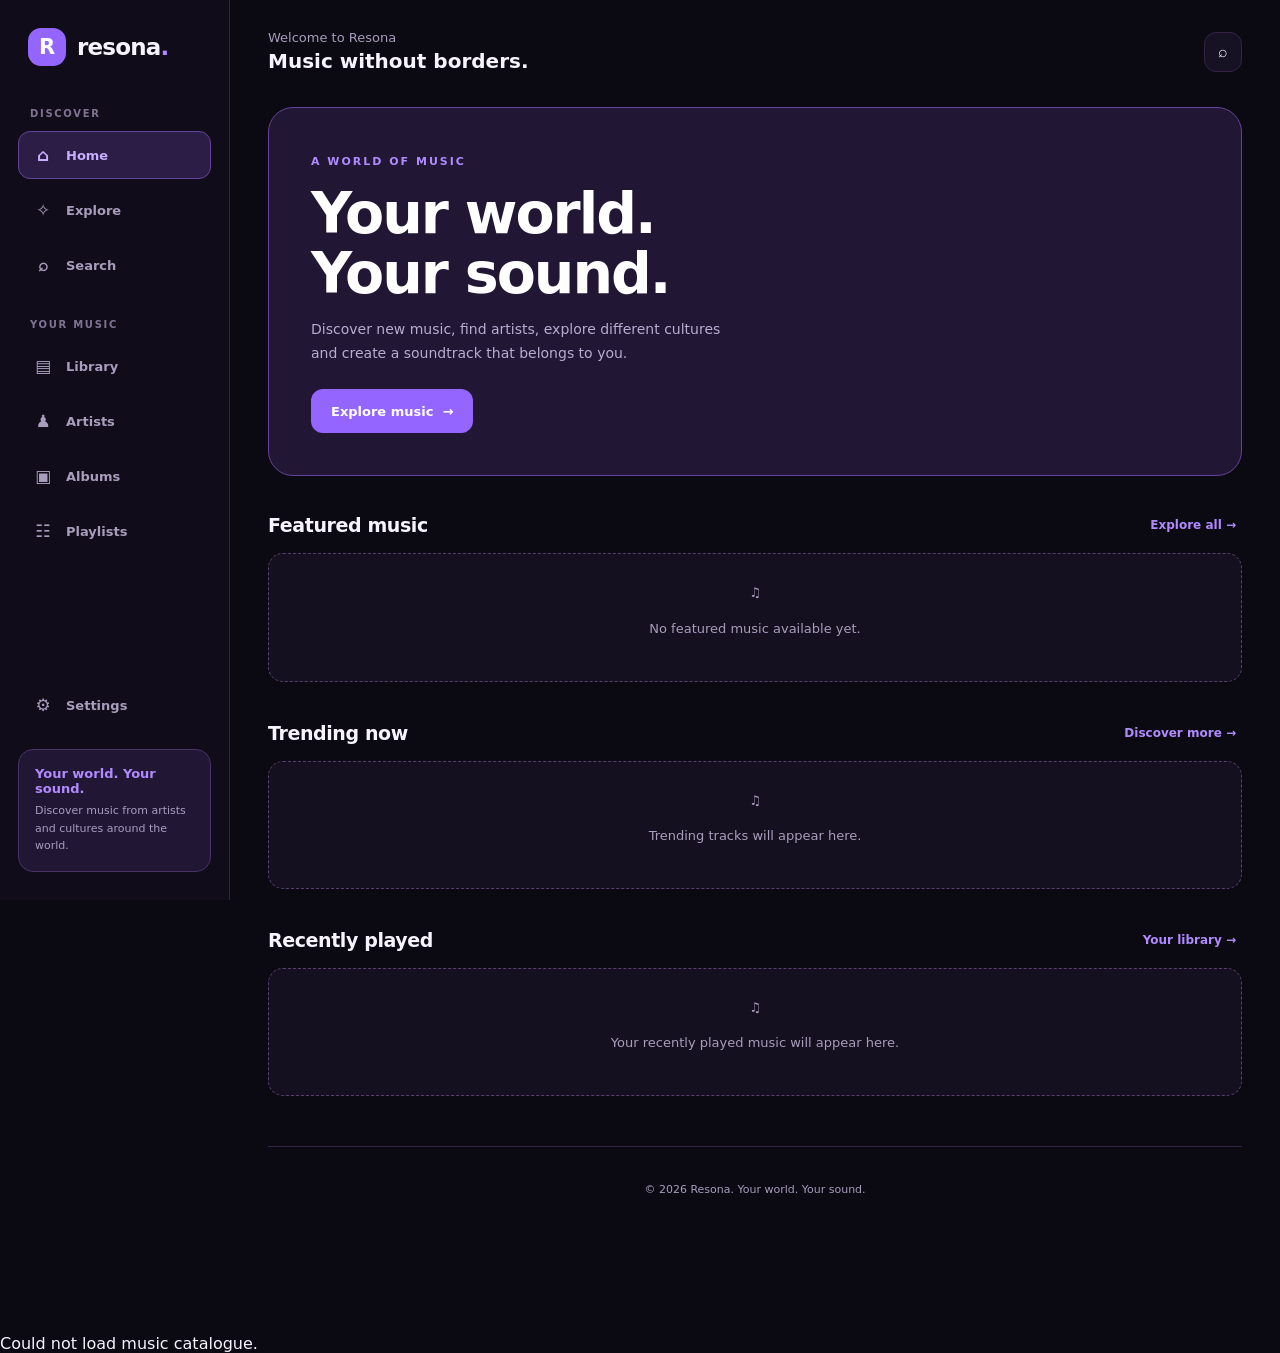
==== commit f41592c0: "Update index.html" ====
--- a/index.html
+++ b/index.html
@@ -3,24 +3,23 @@
 <head>
   <meta charset="UTF-8">
   <meta name="viewport" content="width=device-width, initial-scale=1, viewport-fit=cover">
-  <meta name="theme-color" content="#090811">
+  <meta name="theme-color" content="#0B0912">
 
   <title>Resona — Your World. Your Sound.</title>
   <meta name="description" content="Discover music, explore artists, build your library and enjoy your sound with Resona.">
 
   <style>
     :root {
-      --bg: #090811;
-      --surface: #11101d;
-      --surface-2: #181629;
-      --surface-3: #211e35;
-      --border: rgba(255,255,255,.09);
-      --text: #f6f3ff;
-      --muted: #a49eb9;
-      --purple: #9b7bff;
-      --purple-2: #7655df;
-      --teal: #48d9c4;
-      --danger: #ff6e83;
+      --bg: #0B0912;
+      --surface: #171124;
+      --surface-2: #211735;
+      --surface-3: #2B1D42;
+      --border: #332447;
+      --text: #F7F3FF;
+      --muted: #A99DBD;
+      --purple: #9565FF;
+      --purple-2: #B18AFF;
+      --danger: #C3A9E8;
       --radius: 18px;
       --sidebar-width: 230px;
       --player-height: 82px;
@@ -37,9 +36,7 @@
     body {
       margin: 0;
       min-height: 100vh;
-      background:
-        radial-gradient(ellipse at 70% -15%, rgba(120,85,220,.16), transparent 42%),
-        var(--bg);
+      background: var(--bg);
       color: var(--text);
       font-family: Inter, ui-sans-serif, system-ui, -apple-system, BlinkMacSystemFont, "Segoe UI", sans-serif;
     }
@@ -56,7 +53,7 @@
     a:focus-visible,
     input:focus-visible,
     select:focus-visible {
-      outline: 2px solid var(--teal);
+      outline: 2px solid var(--purple);
       outline-offset: 3px;
     }
 
@@ -80,7 +77,7 @@
       inset: 0 auto 0 0;
       width: var(--sidebar-width);
       padding: 28px 18px;
-      background: rgba(12,11,21,.94);
+      background: #100C19;
       border-right: 1px solid var(--border);
       display: flex;
       flex-direction: column;
@@ -101,8 +98,8 @@
       display: grid;
       place-items: center;
       border-radius: 13px;
-      background: linear-gradient(135deg, var(--purple), var(--teal));
-      color: #090811;
+      background: var(--purple);
+      color: #FFFFFF;
       font-size: 21px;
       font-weight: 900;
     }
@@ -111,14 +108,15 @@
       font-size: 23px;
       font-weight: 800;
       letter-spacing: -.8px;
+      color: var(--text);
     }
 
     .brand-name span {
-      color: var(--teal);
+      color: var(--purple-2);
     }
 
     .nav-label {
-      color: #77718d;
+      color: #817493;
       font-size: 10px;
       font-weight: 800;
       letter-spacing: 1.7px;
@@ -145,19 +143,19 @@
       font-size: 13px;
       font-weight: 650;
       text-align: left;
-      transition: .2s ease;
+      transition: background .2s ease, color .2s ease, border-color .2s ease;
     }
 
     .nav-link:hover {
-      background: rgba(255,255,255,.045);
-      color: var(--text);
+      background: var(--surface-2);
+      color: var(--purple-2);
     }
 
     .nav-link.is-active,
     .nav-link.active {
-      color: white;
-      background: linear-gradient(100deg, rgba(155,123,255,.19), rgba(72,217,196,.07));
-      border-color: rgba(155,123,255,.2);
+      color: #C7AEFF;
+      background: #2B1D45;
+      border-color: #63449A;
     }
 
     .nav-icon {
@@ -173,14 +171,15 @@
     .sidebar-note {
       padding: 16px;
       border-radius: 15px;
-      background: linear-gradient(145deg, rgba(155,123,255,.14), rgba(72,217,196,.06));
-      border: 1px solid var(--border);
+      background: #211735;
+      border: 1px solid #493267;
     }
 
     .sidebar-note strong {
       display: block;
       font-size: 13px;
       margin-bottom: 6px;
+      color: var(--purple-2);
     }
 
     .sidebar-note p {
@@ -232,12 +231,14 @@
       background: var(--surface);
       color: var(--text);
       padding: 9px 13px;
+      transition: .2s ease;
     }
 
     .icon-button:hover,
     .secondary-button:hover {
-      border-color: rgba(155,123,255,.5);
+      border-color: var(--purple);
       background: var(--surface-2);
+      color: var(--purple-2);
     }
 
     .page {
@@ -250,6 +251,7 @@
       margin: 0 0 8px;
       font-size: clamp(26px, 4vw, 36px);
       letter-spacing: -1.2px;
+      color: var(--text);
     }
 
     .page-description {
@@ -269,11 +271,8 @@
       display: flex;
       align-items: center;
       border-radius: 25px;
-      border: 1px solid rgba(255,255,255,.1);
-      background:
-        radial-gradient(circle at 80% 40%, rgba(72,217,196,.2), transparent 27%),
-        radial-gradient(circle at 65% 20%, rgba(155,123,255,.32), transparent 45%),
-        linear-gradient(120deg, #21183b, #111c2b);
+      border: 1px solid #63449A;
+      background: #211735;
       margin-bottom: 38px;
     }
 
@@ -284,7 +283,7 @@
     }
 
     .eyebrow {
-      color: var(--teal);
+      color: var(--purple-2);
       font-size: 11px;
       font-weight: 800;
       letter-spacing: 2px;
@@ -292,6 +291,7 @@
     }
 
     .hero h1 {
+      color: #FFFFFF;
       font-size: clamp(34px, 5vw, 57px);
       line-height: 1.06;
       letter-spacing: -2px;
@@ -299,7 +299,7 @@
     }
 
     .hero p {
-      color: #c4bfd6;
+      color: #B9ACD0;
       max-width: 430px;
       font-size: 14px;
       line-height: 1.7;
@@ -315,14 +315,15 @@
       padding: 12px 20px;
       border: 0;
       border-radius: 12px;
-      color: #100d1c;
-      background: linear-gradient(110deg, var(--purple), var(--teal));
+      color: #FFFFFF;
+      background: var(--purple);
       font-size: 13px;
       font-weight: 800;
+      transition: .2s ease;
     }
 
     .primary-button:hover {
-      filter: brightness(1.1);
+      background: #A77DFF;
       transform: translateY(-1px);
     }
 
@@ -344,14 +345,19 @@
       font-size: 19px;
       letter-spacing: -.4px;
       margin: 0;
+      color: var(--text);
     }
 
     .section-heading button {
-      color: var(--teal);
+      color: var(--purple-2);
       background: transparent;
       border: 0;
       font-size: 12px;
       font-weight: 700;
+    }
+
+    .section-heading button:hover {
+      color: #D0B8FF;
     }
 
     .card-grid {
@@ -374,15 +380,15 @@
       padding: 12px;
       border: 1px solid var(--border);
       border-radius: 16px;
-      background: rgba(255,255,255,.025);
+      background: var(--surface);
       transition: .2s ease;
     }
 
     .track-card:hover,
     .entity-card:hover,
     .resona-track-card:hover {
-      background: rgba(255,255,255,.055);
-      border-color: rgba(155,123,255,.35);
+      background: #211735;
+      border-color: #7954BB;
       transform: translateY(-3px);
     }
 
@@ -406,6 +412,7 @@
       text-overflow: ellipsis;
       font-size: 13px;
       margin: 0 0 5px;
+      color: var(--text);
     }
 
     .track-card p,
@@ -422,9 +429,10 @@
     .empty-state {
       grid-column: 1 / -1;
       padding: 28px 20px;
-      border: 1px dashed rgba(255,255,255,.13);
+      border: 1px dashed #57416F;
       border-radius: 15px;
       color: var(--muted);
+      background: #15101F;
       text-align: center;
       font-size: 13px;
       line-height: 1.7;
@@ -445,8 +453,12 @@
       margin-bottom: 22px;
     }
 
+    .search-box:focus-within {
+      border-color: var(--purple);
+    }
+
     .search-box span {
-      color: var(--teal);
+      color: var(--purple-2);
       font-size: 19px;
     }
 
@@ -461,7 +473,7 @@
     }
 
     .search-box input::placeholder {
-      color: #77718d;
+      color: #817493;
     }
 
     .filter-row {
@@ -482,7 +494,8 @@
     }
 
     .filter-row option {
-      background: var(--surface);
+      background: #171124;
+      color: var(--text);
     }
 
     .status-text {
@@ -502,7 +515,12 @@
 
     .danger-button {
       color: var(--danger);
-      border-color: rgba(255,110,131,.25);
+      border-color: #49365E;
+    }
+
+    .danger-button:hover {
+      color: var(--purple-2);
+      border-color: var(--purple);
     }
 
     .settings-card {
@@ -516,6 +534,7 @@
     .settings-card h3 {
       font-size: 15px;
       margin: 0 0 8px;
+      color: var(--text);
     }
 
     .settings-card p {
@@ -538,11 +557,10 @@
       display: flex;
       align-items: center;
       gap: 18px;
-      border: 1px solid rgba(255,255,255,.12);
+      border: 1px solid #493267;
       border-radius: 17px;
-      background: rgba(19,17,31,.96);
-      backdrop-filter: blur(20px);
-      box-shadow: 0 12px 45px rgba(0,0,0,.35);
+      background: #171124;
+      box-shadow: 0 8px 30px rgba(0, 0, 0, .35);
     }
 
     .mini-track {
@@ -577,6 +595,7 @@
     .mini-track-info strong {
       font-size: 12px;
       margin-bottom: 5px;
+      color: var(--text);
     }
 
     .mini-track-info span {
@@ -601,15 +620,26 @@
       min-height: 34px;
     }
 
+    .player-controls button:hover,
+    .mini-player button:hover {
+      color: var(--purple-2);
+    }
+
     .player-controls .play-button,
     .mini-player .play-button {
       width: 42px;
       height: 42px;
       border-radius: 50%;
-      color: #100d1c;
-      background: linear-gradient(120deg, var(--purple), var(--teal));
+      color: #FFFFFF;
+      background: var(--purple);
       font-size: 17px;
       font-weight: 900;
+    }
+
+    .player-controls .play-button:hover,
+    .mini-player .play-button:hover {
+      background: #A77DFF;
+      color: #FFFFFF;
     }
 
     /* NOW PLAYING */
@@ -621,8 +651,7 @@
       padding: 25px;
       display: grid;
       place-items: center;
-      background: rgba(5,4,12,.96);
-      backdrop-filter: blur(20px);
+      background: #0B0912;
       overflow-y: auto;
     }
 
@@ -660,10 +689,11 @@
       object-fit: cover;
       border-radius: 22px;
       background: var(--surface-3);
-      box-shadow: 0 20px 80px rgba(0,0,0,.4);
+      box-shadow: 0 14px 38px rgba(0, 0, 0, .4);
     }
 
     .now-playing-info h2 {
+      color: var(--text);
       font-size: clamp(25px, 4vw, 38px);
       margin: 0 0 9px;
       letter-spacing: -1px;
@@ -677,16 +707,16 @@
 
     .player-message {
       min-height: 20px;
-      color: var(--teal);
+      color: var(--purple-2);
       font-size: 11px;
       margin-bottom: 15px;
     }
 
     .progress-track {
       width: 100%;
-      height: 6px;
+      height: 7px;
       border-radius: 10px;
-      background: rgba(255,255,255,.15);
+      background: #382A4D;
       cursor: pointer;
       overflow: hidden;
     }
@@ -695,7 +725,7 @@
       width: 0;
       height: 100%;
       border-radius: inherit;
-      background: linear-gradient(90deg, var(--purple), var(--teal));
+      background: var(--purple);
     }
 
     .time-row {
@@ -723,13 +753,22 @@
       min-height: 40px;
     }
 
+    .now-playing-controls button:hover {
+      color: var(--purple-2);
+    }
+
     .now-playing-controls .play-button {
       width: 58px;
       height: 58px;
       border-radius: 50%;
-      color: #100d1c;
-      background: linear-gradient(120deg, var(--purple), var(--teal));
+      color: #FFFFFF;
+      background: var(--purple);
       font-size: 22px;
+    }
+
+    .now-playing-controls .play-button:hover {
+      color: #FFFFFF;
+      background: #A77DFF;
     }
 
     /* FOOTER */
@@ -785,9 +824,8 @@
         align-items: center;
         justify-content: space-between;
         padding: 13px 17px;
-        background: rgba(9,8,17,.94);
+        background: #100C19;
         border-bottom: 1px solid var(--border);
-        backdrop-filter: blur(15px);
       }
 
       .mobile-header .brand {
@@ -882,7 +920,7 @@
         align-items: center;
         min-height: 59px;
         padding: 5px 4px env(safe-area-inset-bottom);
-        background: rgba(12,11,21,.97);
+        background: #100C19;
         border-top: 1px solid var(--border);
       }
 
@@ -894,6 +932,12 @@
         font-size: 9px;
         border: 0;
         background: transparent;
+      }
+
+      .mobile-nav .nav-link.is-active,
+      .mobile-nav .nav-link.active {
+        color: #C7AEFF;
+        background: #2B1D45;
       }
 
       .mobile-nav .nav-icon {
